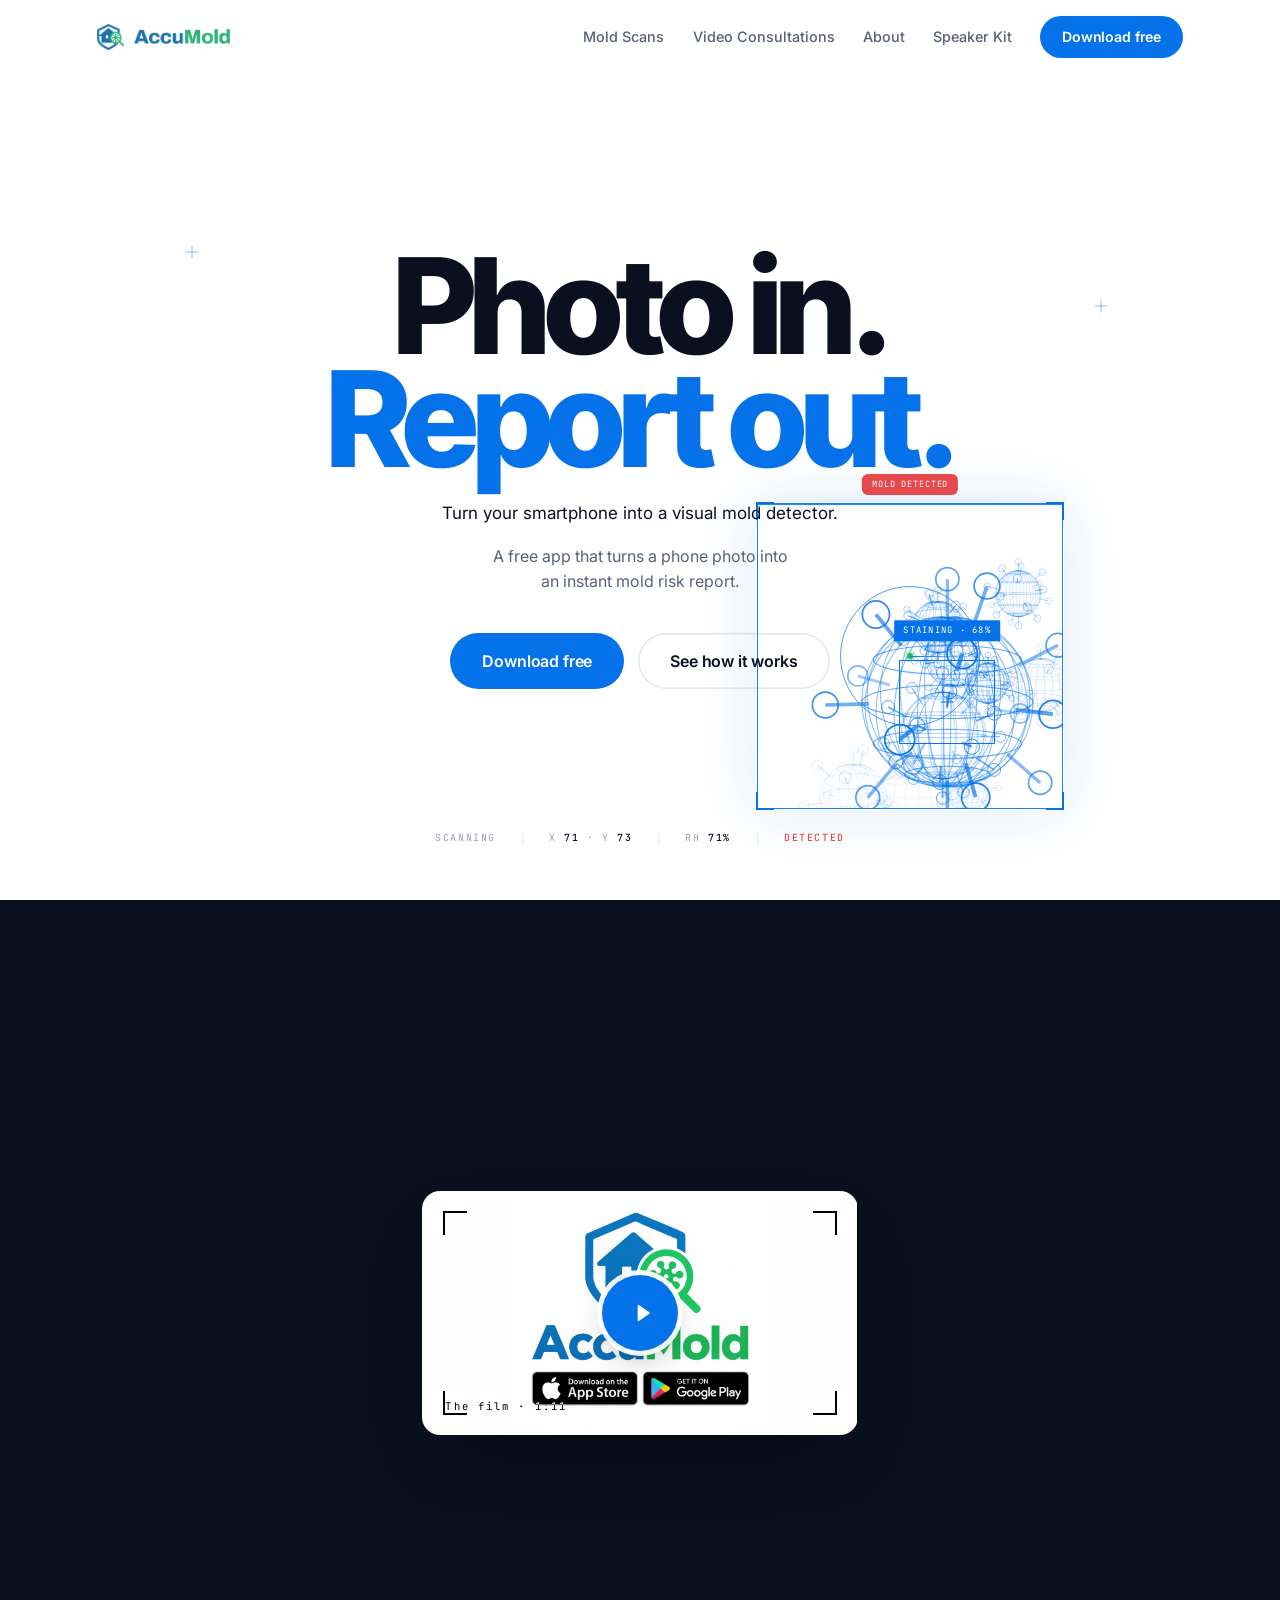
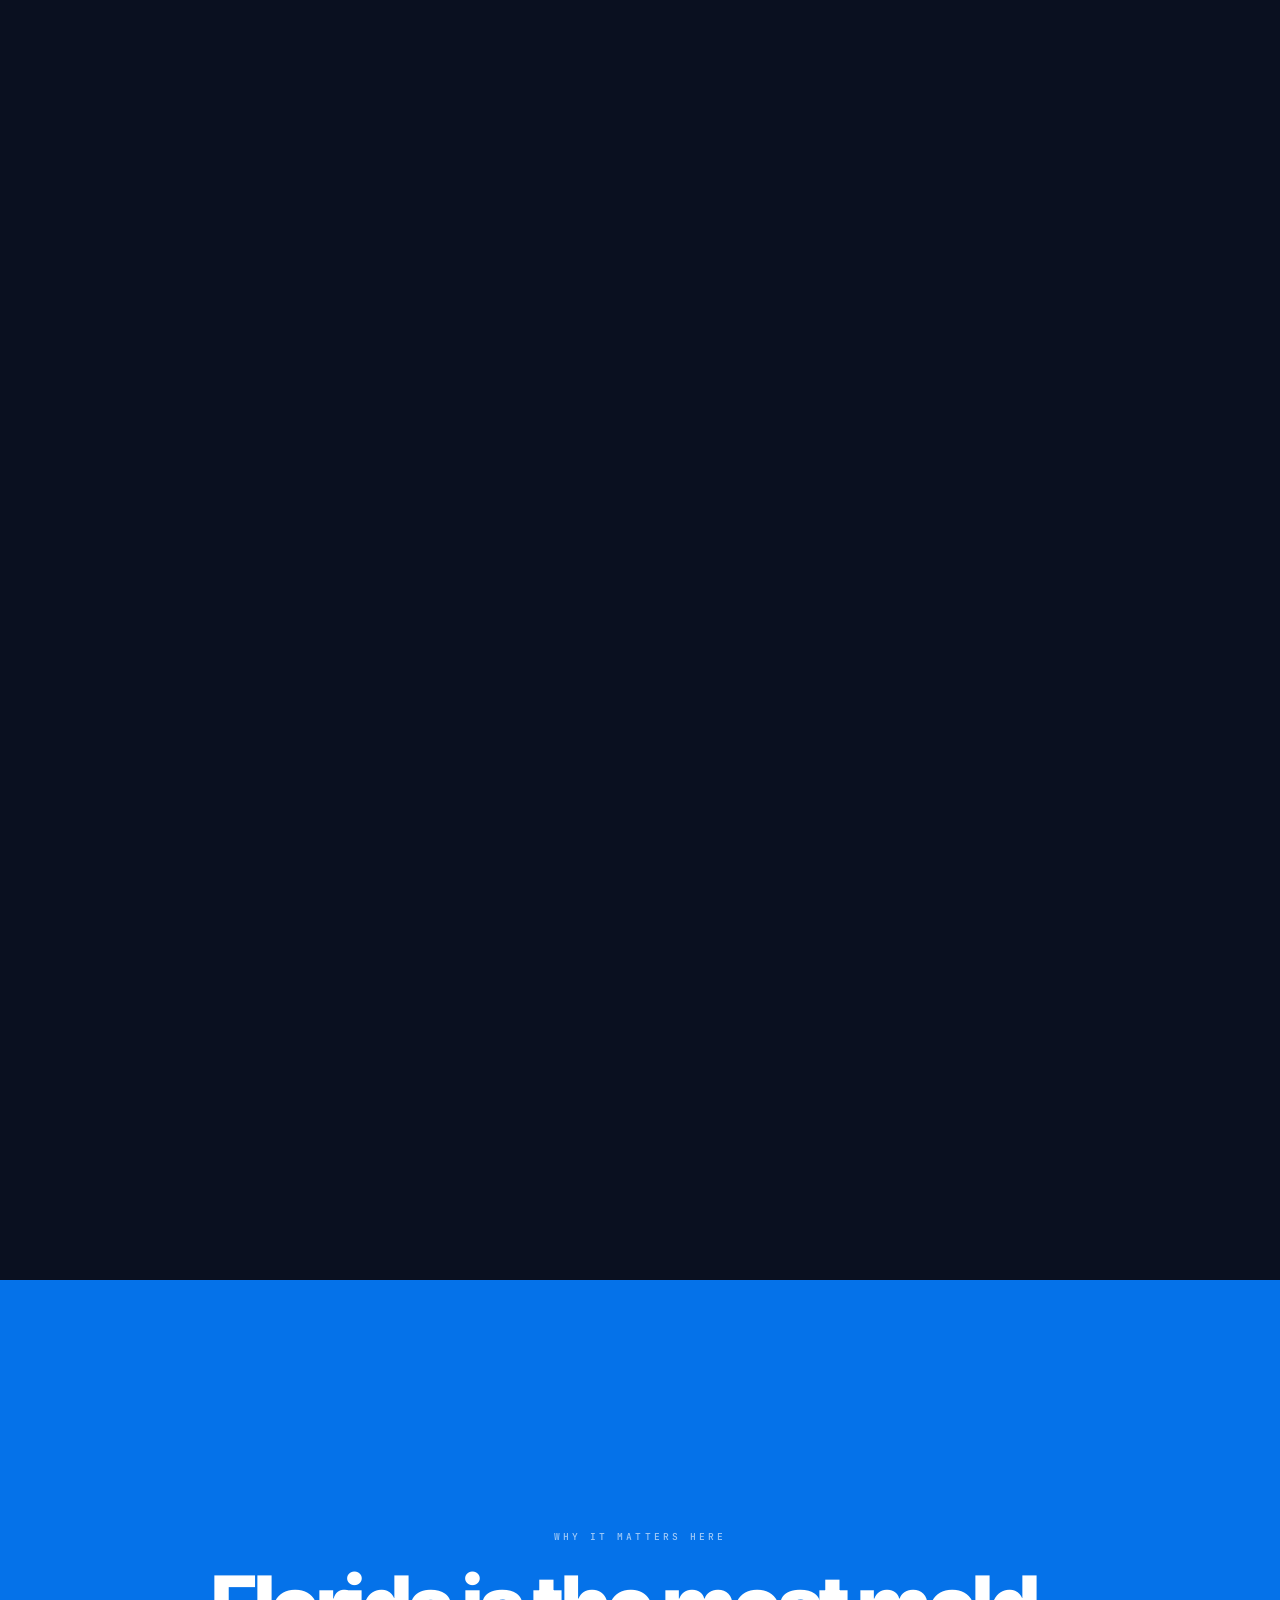
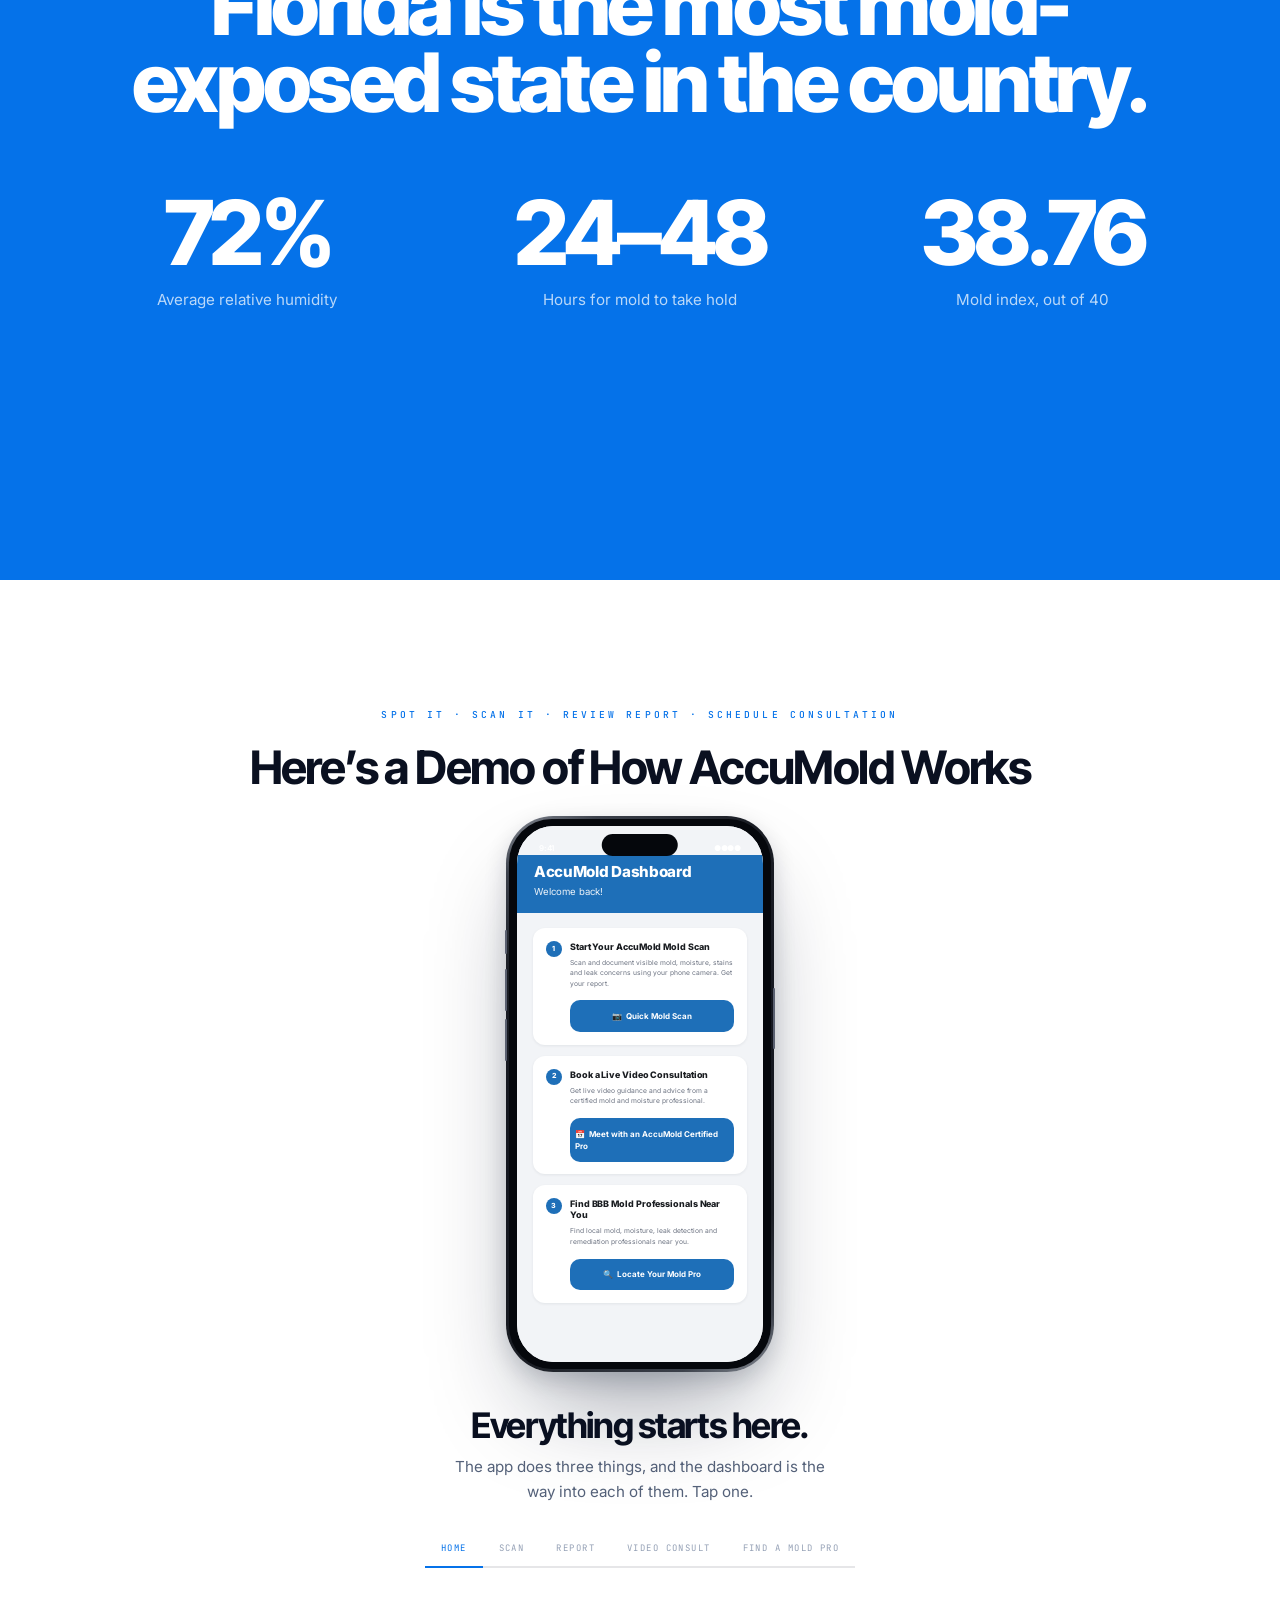
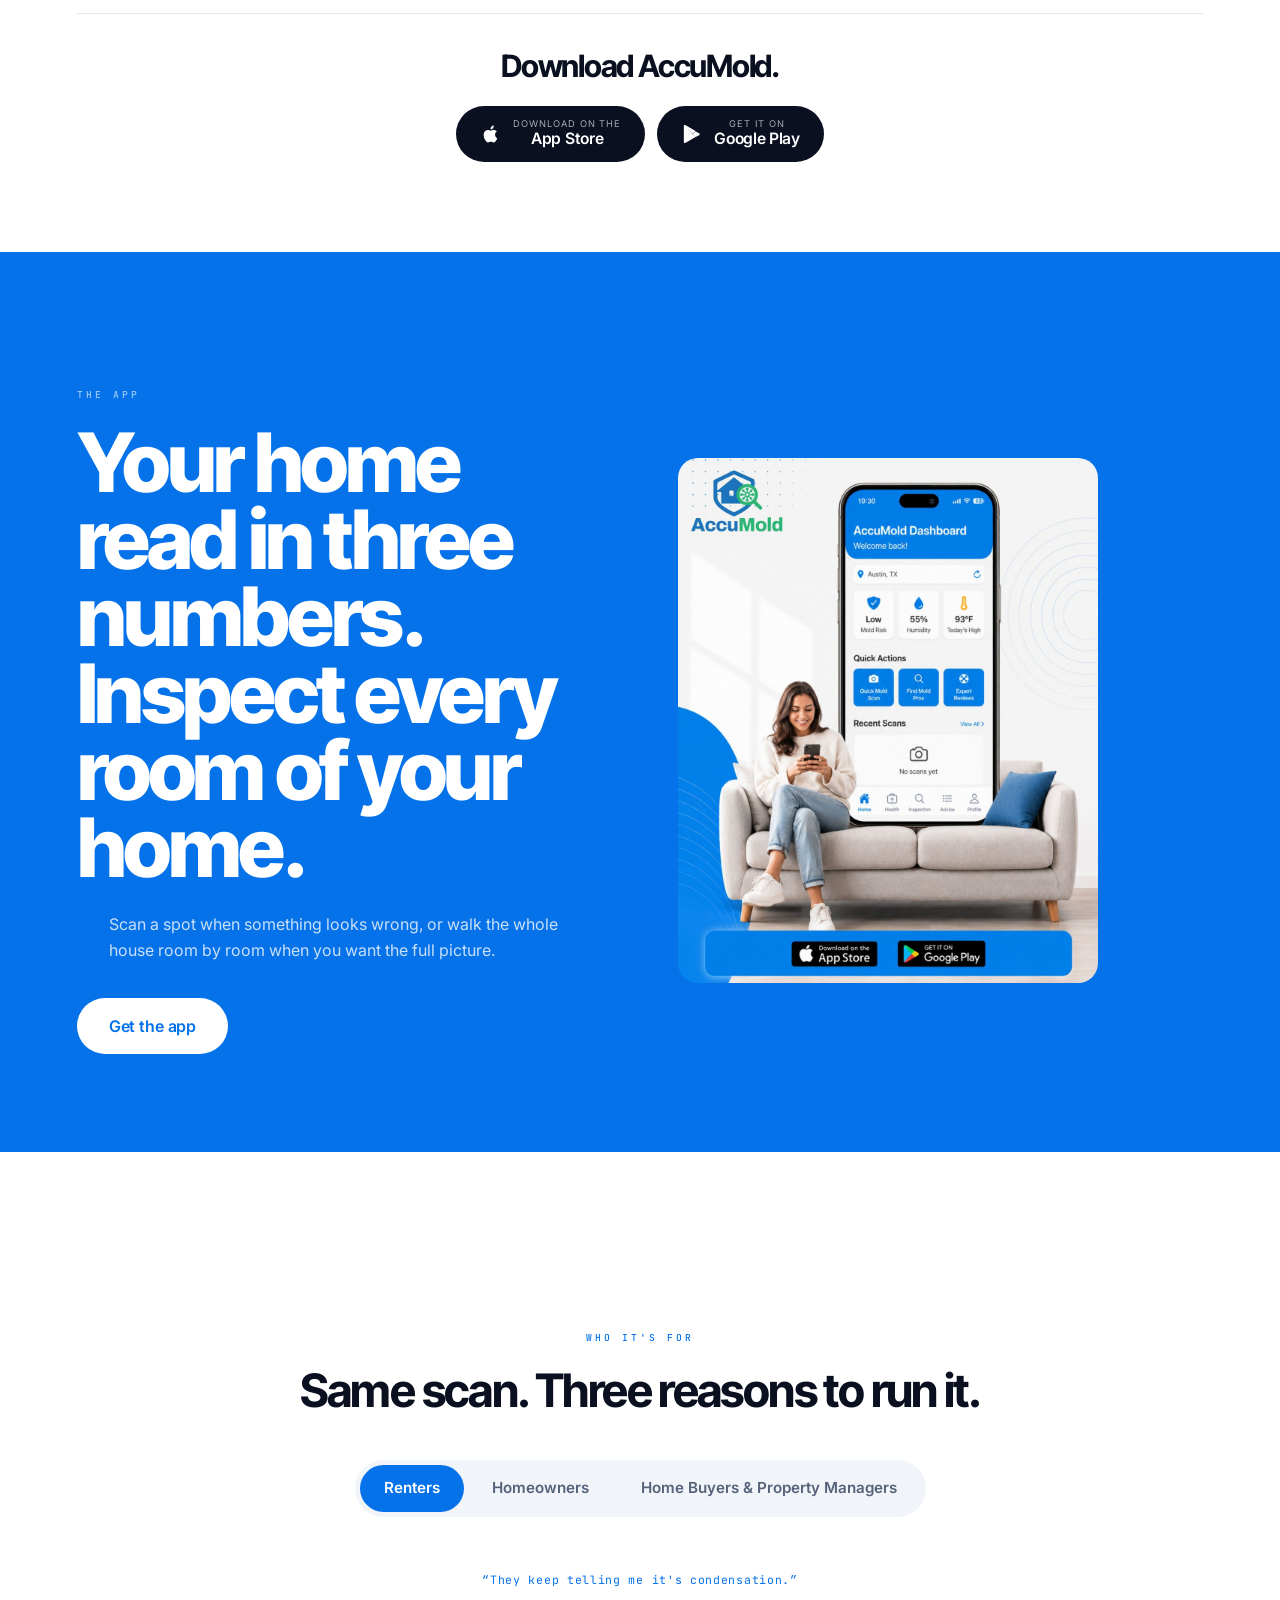
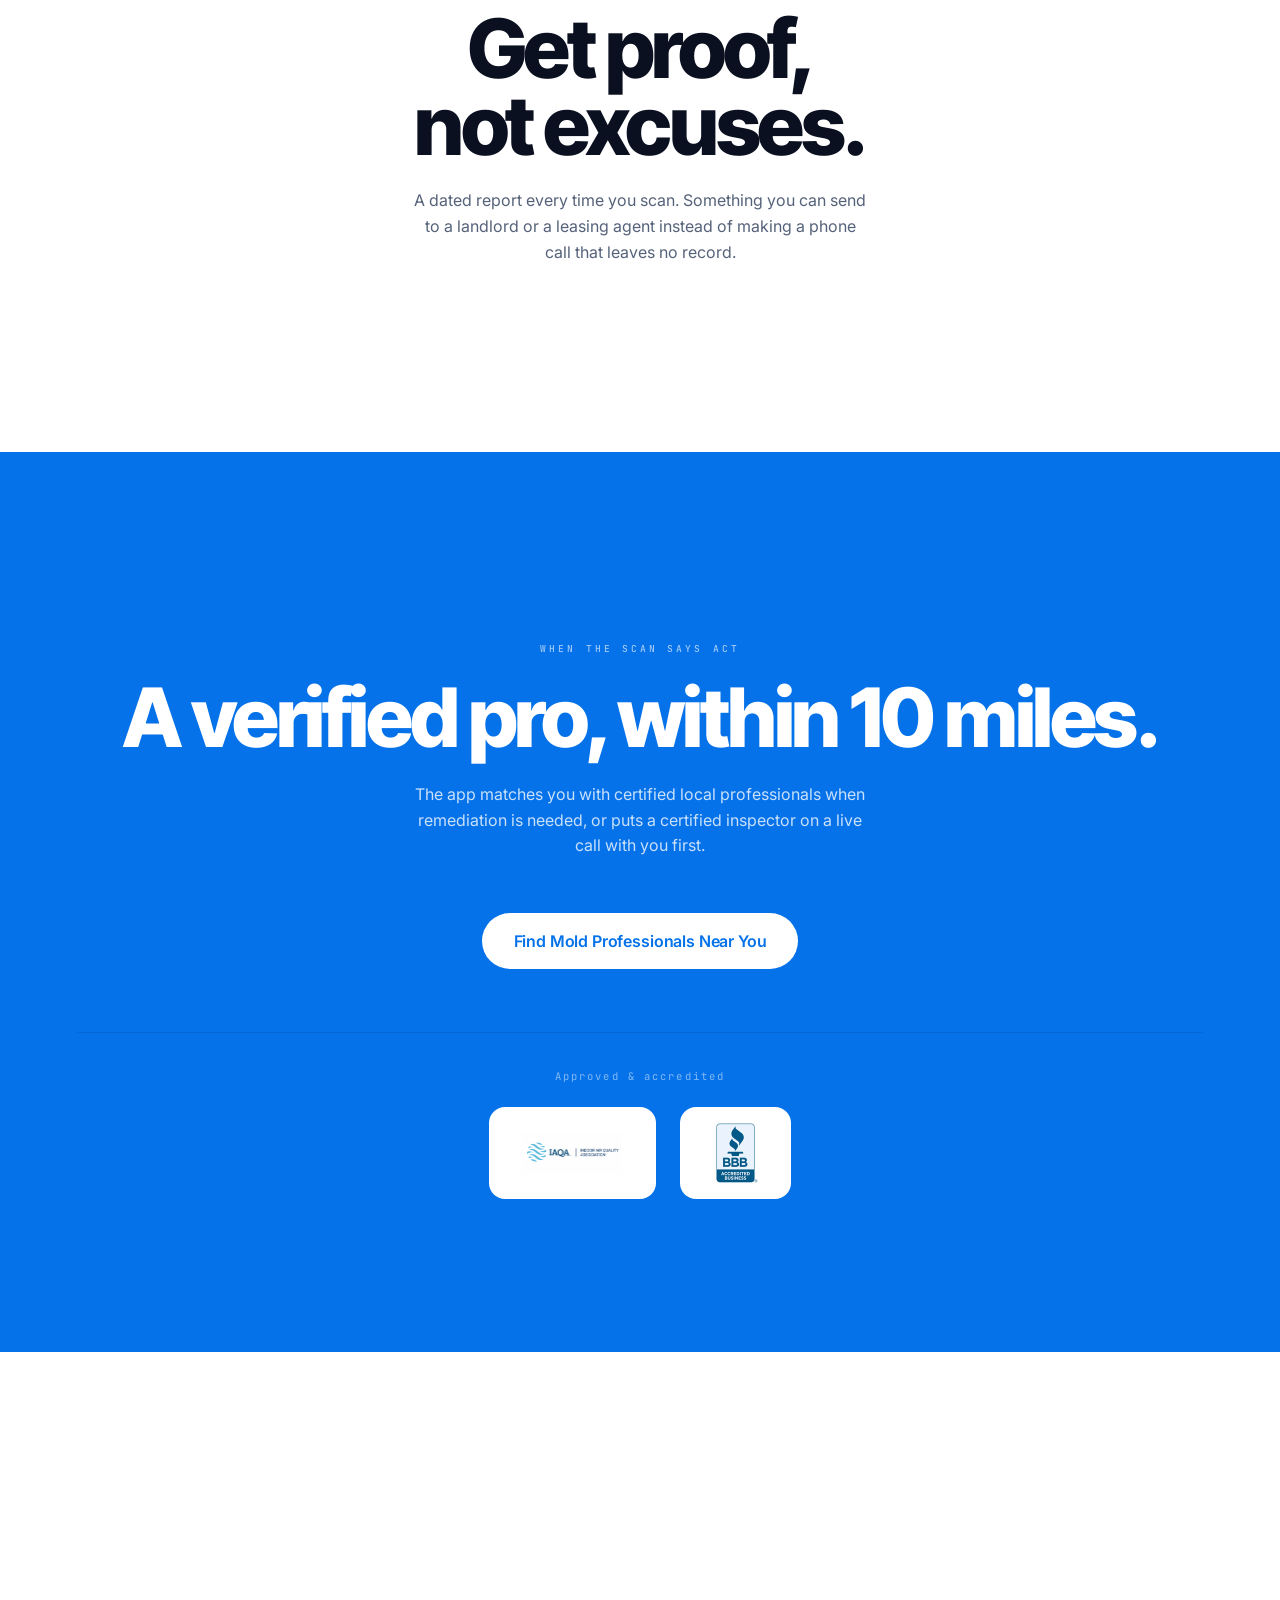
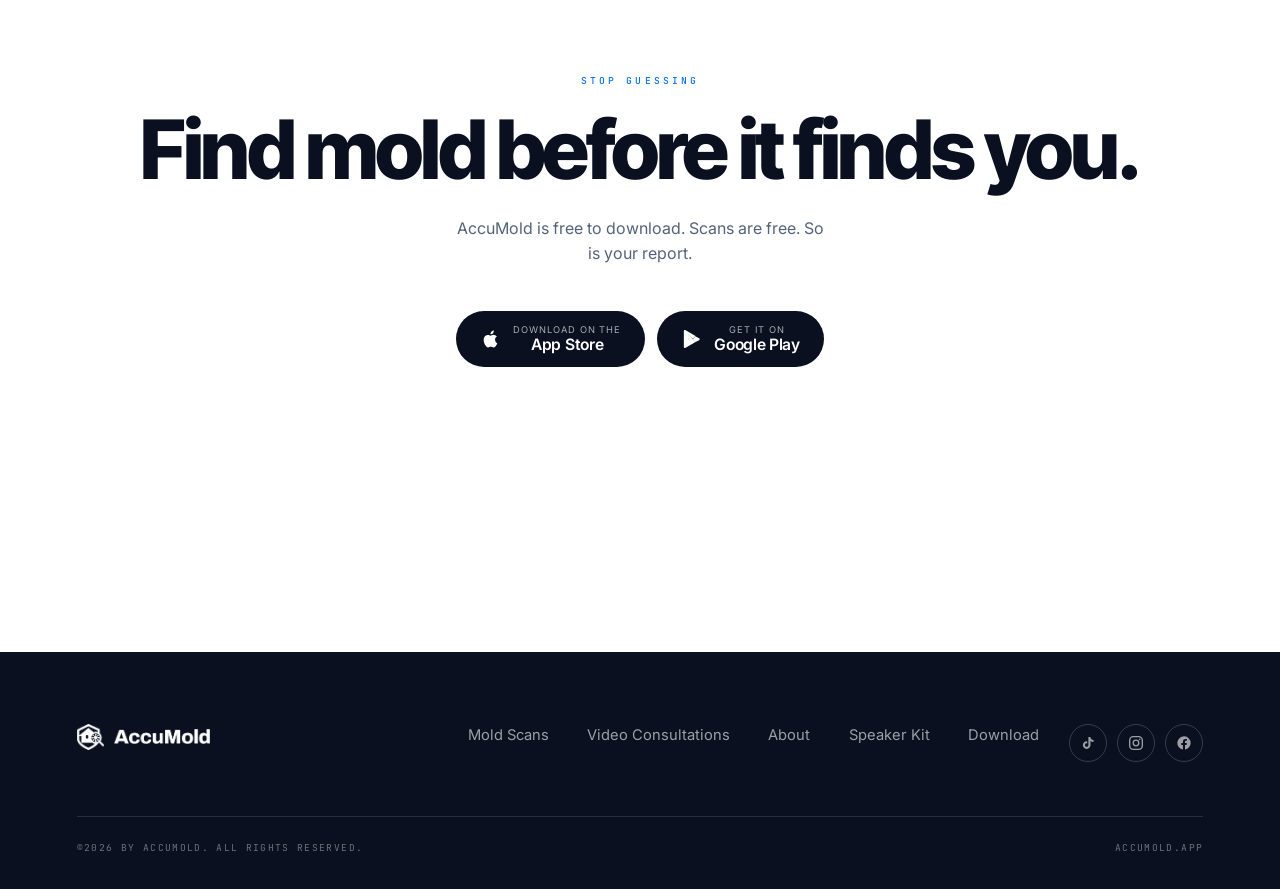
==== index.html @ d43b257e "Carry the chosen length into payment, and give the screens the app's room Picking 45 or 60 minutes s" ====
<!doctype html>
<html lang="en">
<head>
<meta charset="utf-8">
<meta name="viewport" content="width=device-width, initial-scale=1">
<title>AccuMold | Photo in. Report out.</title>
<meta name="description" content="A free app that turns a phone photo into an instant mold risk report.">
<link rel="icon" href="assets/ui/favicon.png">
<link rel="preconnect" href="https://fonts.googleapis.com">
<link rel="preconnect" href="https://fonts.gstatic.com" crossorigin>
<link href="https://fonts.googleapis.com/css2?family=Inter:wght@400;500;600;700;800&family=Inter+Tight:wght@600;700;800&family=JetBrains+Mono:wght@400;500&display=swap" rel="stylesheet">
<link rel="stylesheet" href="css/v2.css?v=127">
<script>
/* Set before the loader can paint, so a repeat page hides it with no flash.
   sessionStorage, not localStorage: once per visit, and a person coming back
   tomorrow gets the loader again. try/catch because storage throws outright
   in some privacy modes. */
try{ if(sessionStorage.getItem('am-seen')) document.documentElement.className += ' seen'; }catch(e){}
</script>
<style>
/* Loader. Timed entirely in CSS — if the JS never runs, or throws, the page
   still uncovers itself on schedule. */
html.seen #load{ display:none }
#load{
  position:fixed; inset:0; z-index:9999; background:#fff;
  display:flex; flex-direction:column; align-items:center; justify-content:center; gap:24px;
  animation:ldOut .5s cubic-bezier(.16,1,.3,1) 1.85s forwards;
}
#load .ld-lens{ position:relative; width:104px; height:104px; display:grid; place-items:center; }
#load .ld-lens b{ position:absolute; width:17px; height:17px; border:2px solid #0572E9; }
#load .ld-lens b:nth-child(1){ top:0; left:0; border-right:0; border-bottom:0 }
#load .ld-lens b:nth-child(2){ top:0; right:0; border-left:0; border-bottom:0 }
#load .ld-lens b:nth-child(3){ bottom:0; right:0; border-left:0; border-top:0 }
#load .ld-lens b:nth-child(4){ bottom:0; left:0; border-right:0; border-top:0 }
#load .ld-sweep{
  position:absolute; left:9%; right:9%; top:0; height:1.5px;
  background:linear-gradient(90deg,transparent,#0572E9,transparent);
  z-index:2; animation:ldSweep 1.15s ease-in-out infinite;
}
#load img{ width:42px; height:auto; }
#load .ld-bar{ width:132px; height:2px; border-radius:2px; background:rgba(5,114,233,.16); overflow:hidden; }
#load .ld-bar i{ display:block; height:100%; width:0; background:#0572E9; animation:ldFill 1.85s cubic-bezier(.45,0,.15,1) forwards; }
@keyframes ldSweep{ 0%,100%{ top:4%; opacity:0 } 14%,86%{ opacity:1 } 50%{ top:calc(96% - 1.5px) } }
@keyframes ldFill{ to{ width:100% } }
@keyframes ldOut{ to{ opacity:0; visibility:hidden; pointer-events:none } }
@media(prefers-reduced-motion:reduce){
  #load{ animation-delay:.2s }
  #load .ld-sweep{ animation:none; top:50%; opacity:.5 }
  #load .ld-bar i{ animation-duration:.2s }
}
</style>
</head>
<body>

<div id="load" aria-hidden="true">
  <div class="ld-lens">
    <b></b><b></b><b></b><b></b>
    <i class="ld-sweep"></i>
    <img src="assets/ui/logo-mark.png" alt="">
  </div>
  <div class="ld-bar"><i></i></div>
</div>

<script>
/* The CSS animation does the fade, but animations are paused in a hidden tab.
   A timer still fires there, so this guarantees the loader is gone either way.
   Inline and immediate, so it does not wait on v2.js. */
try{ sessionStorage.setItem('am-seen','1'); }catch(e){}
setTimeout(function(){ var l = document.getElementById('load'); if (l) l.remove(); }, 2400);
</script>


<header class="nav" data-on="white">
  <div class="nav-in">
    <a class="brand" href="index.html" aria-label="AccuMold">
      <img src="assets/ui/logo-mark.png" alt="">
      <img class="word" src="assets/ui/logo-word.png" alt="AccuMold">
    </a>
    <button class="burger" aria-expanded="false" aria-label="Menu"><i></i><i></i><i></i></button>
    <nav class="links">
      <a href="#how">Mold Scans</a>
      <!-- Reporting: hidden 9.16.26 on Josh's instruction until the page exists. Restore this link when it does. -->
      <a href="consultations.html">Video Consultations</a>
      <a href="about.html">About</a>
      <a href="speaker-kit.html">Speaker Kit</a>
      <a class="b" href="#get">Download free</a>
    </nav>
  </div>
</header>

<!-- ============ 1 · THE SCANNER ============ -->
<section class="panel hero" id="top">
  <div class="hero-field" data-field><canvas></canvas></div>

  <div class="lens"><b></b><b></b><b></b><b></b><div class="arm"></div><div class="sweep"></div><span class="lens-label" data-lens-label>Analyzing with AccuMold AI…</span></div>

  <div class="tag" data-x="0.15" data-y="0.28" data-r="0.12">
    <span>Moisture · 91%</span><i style="--w:120px;--h:96px"></i>
  </div>
  <div class="tag" data-x="0.86" data-y="0.34" data-r="0.12">
    <span>Growth · 87%</span><i style="--w:104px;--h:120px"></i>
  </div>
  <div class="tag" data-x="0.74" data-y="0.78" data-r="0.11">
    <span>Staining · 68%</span><i style="--w:96px;--h:84px"></i>
  </div>

  <div class="inner hero-in">
    <h1 class="d1">Photo in.<br><em>Report out.</em></h1>
    <p class="hero-lead">Turn your smartphone into a visual mold detector.</p>
    <p class="t1">A free app that turns a phone photo into an instant mold risk report.</p>
    <div class="row mid">
      <a class="b" href="#get">Download free</a>
      <a class="b b-ghost" href="#how">See how it works</a>
    </div>
  </div>

  <div class="readout">
    <span>Scanning</span>
    <span class="sep"></span>
    <span>X <b data-out-x>50</b> · Y <b data-out-y>42</b></span>
    <span class="sep"></span>
    <span>RH <b data-out-rh>54%</b></span>
    <span class="sep"></span>
    <span><b class="lv" data-out-lv data-lv="clear">Clear</b></span>
  </div>
</section>

<!-- ============ THE FILM ============ -->
<section class="reel">
  <div class="reel-stage" data-reel>
    <div class="reel-stick">
      <div class="reel-frame">
        <video src="assets/video/accumold-explainer.mp4" poster="assets/video/accumold-explainer-endcard.jpg"
               preload="none" playsinline aria-label="AccuMold film"></video>
        <b></b><b></b><b></b><b></b>
        <span class="reel-tag num">The film &middot; 1:11</span>
        <button class="reel-play" type="button" data-play aria-label="Play or pause the film">
          <svg class="ic-play" viewBox="0 0 24 24" fill="currentColor" width="26" height="26"><path d="M8 5.6v12.8c0 .8.9 1.3 1.5.8l9.2-6.4c.6-.4.6-1.2 0-1.6L9.5 4.8c-.7-.5-1.5 0-1.5.8Z"/></svg>
          <svg class="ic-pause" viewBox="0 0 24 24" fill="currentColor" width="26" height="26"><path d="M7 4.6h3.2v14.8H7zM13.8 4.6H17v14.8h-3.2z"/></svg>
        </button>
      </div>
    </div>
  </div>
</section>

<!-- ============ THE MARKET ============ -->
<section class="panel blue" id="why" data-cycle>
  <div class="inner mid">
    <div data-r>
      <p class="kicker">Why it matters here</p>
      <!-- Both lines are stacked in the same grid cell, so the heading is
           already as tall as the taller of the two and nothing below it jumps
           when they swap. -->
      <h2 class="d2 narrow cyc-lines">
        <span class="on">Florida is the most mold-exposed state in the country.</span>
        <span>Pennsylvania&rsquo;s homes are among the oldest in America.</span>
      </h2>
    </div>
    <div class="stats" data-r data-d="1">
      <div><b data-cyc="0">72%</b><span>Average relative humidity</span></div>
      <div><b data-cyc="1">24&ndash;48</b><span>Hours for mold to take hold</span></div>
      <div><b data-cyc="2">38.76</b><span>Mold index, out of 40</span></div>
    </div>
    <div class="cyc-foot" data-r data-d="2">
      <div class="cyc-dots" aria-hidden="true"><i class="on"></i><i></i></div>
      <p class="cyc-src num">Source: FDP Mold Remediation, Mold Risk Across America</p>
    </div>
  </div>
</section>

<!-- ============ 3 · THE SCAN, RUN IT YOURSELF ============ -->
<span id="report" aria-hidden="true"></span>
<!-- ============ THE SCAN ============ -->
<section class="panel" id="how" data-demo>
  <div class="inner">
    <div class="mid" data-r style="margin-bottom:clamp(18px,2.6vh,30px)">
      <p class="kicker">Spot it &middot; Scan it &middot; Review Report &middot; Schedule Consultation</p>
      <h2 class="d3">Here&rsquo;s a Demo of How AccuMold Works</h2>
    </div>

    <div style="display:flex;justify-content:center">
      <div class="iphone">
        <i class="rail v1"></i><i class="rail v2"></i><i class="rail v3"></i><i class="rail pw"></i>
        <div class="screen">
          <div class="island"></div>
          <div class="demo">

            <!-- 0 · the dashboard, and the three things the app does -->
            <div class="view on">
              <div class="sb on-blue"><span>9:41</span><span>&#9679;&#9679;&#9679;&#9679;</span></div>
              <div class="a-hd"><h4>AccuMold Dashboard</h4><p>Welcome back!</p></div>
              <div class="a-scroll a-pad">
                <div class="a-home" data-go="1">
                  <div class="a-home-n">1</div>
                  <div>
                    <b>Start Your AccuMold Mold Scan</b>
                    <p>Scan and document visible mold, moisture, stains and leak concerns using your phone camera. Get your report.</p>
                    <span class="a-btn">&#128247;&nbsp; Quick Mold Scan</span>
                  </div>
                </div>
                <div class="a-home" data-go="5">
                  <div class="a-home-n">2</div>
                  <div>
                    <b>Book a Live Video Consultation</b>
                    <p>Get live video guidance and advice from a certified mold and moisture professional.</p>
                    <span class="a-btn">&#128197;&nbsp; Meet with an AccuMold Certified Pro</span>
                  </div>
                </div>
                <div class="a-home" data-go="8">
                  <div class="a-home-n">3</div>
                  <div>
                    <b>Find BBB Mold Professionals Near You</b>
                    <p>Find local mold, moisture, leak detection and remediation professionals near you.</p>
                    <span class="a-btn">&#128269;&nbsp; Locate Your Mold Pro</span>
                  </div>
                </div>
              </div>
            </div>

            <!-- 1 · the pre-check -->
            <div class="view">
              <div class="sb on-blue"><span>9:41</span><span>&#9679;&#9679;&#9679;&#9679;</span></div>
              <div class="a-hd"><h4>&#128247;&nbsp; 1 &middot; Start Your AccuMold Scan</h4><p>Visual Pre-Check</p></div>
              <div class="a-scroll a-pad">
                <div class="a-prog"><i></i></div>
                <p class="a-step-n">1 of 5</p>
                <p class="a-q">What does the surface texture look like?</p>
                <div class="a-opt" data-pick data-next="2">Fuzzy / Powdery</div>
                <div class="a-opt" data-pick data-next="2">Flat / Smooth</div>
                <p class="a-help">Five quick questions about what you can see. Your answers are weighed alongside the photo.</p>
              </div>
            </div>

            <!-- 2 · take the photo -->
            <div class="view">
              <div class="sb on-blue"><span>9:41</span><span>&#9679;&#9679;&#9679;&#9679;</span></div>
              <div class="a-hd"><h4>&#128247;&nbsp; 1 &middot; Take the Photo</h4><p>Frame the concern</p></div>
              <div class="a-cam short">
                <img src="assets/img/mold-12.jpg" alt="">
                <p class="a-tip">Be 8&ndash;12 inches away. Zoom in so the suspicious spot fills the screen.</p>
                <div class="a-shot">
                  <div class="fl"><span class="i">&#9889;</span>Flash On</div>
                  <div class="a-ring" data-go="3"></div>
                  <div class="lib"><span class="i">&#128443;</span>Library</div>
                </div>
              </div>
            </div>

            <!-- 3 · analysing -->
            <div class="view">
              <div class="a-analyse">
                <div class="a-frame">
                  <img src="assets/img/mold-12.jpg" alt="">
                  <div class="amscan">
                    <div class="tint"></div>
                    <div class="box"><i></i><i></i><i></i><i></i></div>
                    <div class="ring"></div>
                    <div class="arm"></div>
                    <div class="dot"></div>
                    <div class="sweep"></div>
                    <span class="spec" style="left:22%;top:26%"></span>
                    <span class="spec" style="left:71%;top:34%"></span>
                    <span class="spec" style="left:58%;top:63%"></span>
                    <span class="spec" style="left:34%;top:71%"></span>
                  </div>
                </div>
                <p class="a-scanning">Analyzing image with AccuMold AI&hellip;</p>
                <div class="a-know">
                  <div class="i">&#128161;</div>
                  <p>There are over 100,000 known species of mold.</p>
                  <b>Did you know?</b>
                </div>
              </div>
            </div>

            <!-- 4 · your report -->
            <div class="view">
              <div class="sb"><span>9:41</span><span>&#9679;&#9679;&#9679;&#9679;</span></div>
              <div class="a-scroll a-pad">
                <div class="a-pill-row"><span class="a-pill red">MOLD DETECTED</span></div>
                <div class="a-card">
                  <h6>AccuMold Analysis</h6>
                  <div class="a-fact lead">
                    <b>Mold detected in this area</b>
                    <p>Growth is visible on the surface you photographed, and the pattern suggests moisture is still reaching it.</p>
                  </div>
                  <div class="a-fact"><b>&#128167; What happens next</b><p>Your report is ready to download. The next step is a live consultation with a certified pro.</p></div>
                </div>
                <p class="a-note">Please note: AccuMold does not test for airborne mold. For concerns about air quality, consult a professional mold inspector.</p>
                <div class="a-btn" data-go="5">Book a Live Video Consultation &rsaquo;</div>
                <div class="a-btn o" data-go="8">Find BBB Mold Professionals Near You &rsaquo;</div>
              </div>
            </div>

            <!-- 5 · AccuPro consultation -->
            <div class="view">
              <div class="sb on-blue"><span>9:41</span><span>&#9679;&#9679;&#9679;&#9679;</span></div>
              <div class="a-hd"><h4>&#128197;&nbsp; 2 &middot; AccuPro Consultation</h4><p>Talk to a certified mold expert</p></div>
              <div class="a-scroll a-pad">
                <p class="a-help" style="margin-top:0">Get a live video consultation, customized next steps and answers to your questions, before you hire anyone.</p>
                <p class="a-t">What you get</p>
                <ul class="a-list rich">
                  <li><span class="ck"><svg viewBox="0 0 12 12" fill="none" stroke="#fff" stroke-width="2.4"><path d="M2 6.2 4.6 8.8 10 3.4"/></svg></span><div><b>Real-time visual inspection</b><span class="d">Show the expert exactly what you&rsquo;re seeing via video</span></div></li>
                  <li><span class="ck"><svg viewBox="0 0 12 12" fill="none" stroke="#fff" stroke-width="2.4"><path d="M2 6.2 4.6 8.8 10 3.4"/></svg></span><div><b>A customized next-steps plan</b><span class="d">Get a specific action plan, not generic advice</span></div></li>
                  <li><span class="ck"><svg viewBox="0 0 12 12" fill="none" stroke="#fff" stroke-width="2.4"><path d="M2 6.2 4.6 8.8 10 3.4"/></svg></span><div><b>Your questions answered</b><span class="d">No more guessing, talk through your concerns</span></div></li>
                  <li><span class="ck"><svg viewBox="0 0 12 12" fill="none" stroke="#fff" stroke-width="2.4"><path d="M2 6.2 4.6 8.8 10 3.4"/></svg></span><div><b>Confidence before hiring</b><span class="d">Know what to ask contractors before you commit</span></div></li>
                </ul>
                <div class="a-btn" data-go="6">Get Started &rsaquo;</div>
              </div>
            </div>

            <!-- 6 · choose length -->
            <div class="view">
              <div class="sb on-blue"><span>9:41</span><span>&#9679;&#9679;&#9679;&#9679;</span></div>
              <div class="a-hd"><h4>&#128197;&nbsp; 2 &middot; Choose Length</h4><p>Pay once, up front</p></div>
              <div class="a-scroll a-pad">
                <p class="a-q" style="font-size:.68rem">How long do you need?</p>
                <p class="a-help">One flat price for the length you pick. Pay once, up front &mdash; no per-minute charges and nothing extra afterwards.</p>
                <div class="a-len" data-pick data-next="7" data-mins="30" data-price="250"><span class="pop">Most popular</span><b>30 min</b><em>$250</em><p>Full walkthrough of your scan results + next steps</p></div>
                <div class="a-len" data-pick data-next="7" data-mins="45" data-price="375"><b>45 min</b><em>$375</em><p>Deeper dive &mdash; multiple areas or complex situations</p></div>
                <div class="a-len" data-pick data-next="7" data-mins="60" data-price="500"><b>60 min</b><em>$500</em><p>Comprehensive &mdash; full home assessment + remediation plan</p></div>
              </div>
            </div>

            <!-- 7 · confirm and pay -->
            <div class="view">
              <div class="sb on-blue"><span>9:41</span><span>&#9679;&#9679;&#9679;&#9679;</span></div>
              <div class="a-hd"><h4>&#128197;&nbsp; 2 &middot; Confirm &amp; pay</h4><p>Reserve your consultation</p></div>
              <div class="a-scroll a-pad">
                <p class="a-help" style="margin-top:0">Pay now to reserve your consultation. You&rsquo;ll pick a time on the next step.</p>
                <div class="a-card">
                  <div class="a-pay">
                    <div><b>AccuPro Live Consultation</b><span><i data-pay-mins>30</i> minutes with a certified mold expert</span></div>
                    <em>$<i data-pay-price>250</i></em>
                  </div>
                  <div class="a-pay total">
                    <div><b>Total due today</b></div>
                    <em>$<i data-pay-price>250</i></em>
                  </div>
                </div>
                <div class="a-code"><span>Discount code</span><i>Apply</i></div>
                <p class="a-secure">&#128274; Secured by Stripe. Your card details are entered in Stripe&rsquo;s payment sheet, never in this app.</p>
                <div class="a-btn" data-go="0">Pay $<i data-pay-price>250</i> &rsaquo;</div>
              </div>
            </div>

            <!-- 8 · find BBB mold professionals -->
            <div class="view">
              <div class="sb on-blue"><span>9:41</span><span>&#9679;&#9679;&#9679;&#9679;</span></div>
              <div class="a-hd"><h4>&#128269;&nbsp; 3 &middot; Mold Professionals Near You</h4><p>BBB accredited, close to home</p></div>
              <div class="a-scroll a-pad">
                <div class="a-card a-filter">
                  <span class="a-filter-l">Max Distance:</span>
                  <div class="a-chips"><span>10 mi</span><span class="on">25 mi</span><span>50 mi</span></div>
                </div>
                <div class="a-seg"><span class="on">BBB Accredited</span><span>All BBB Listed</span></div>
                <p class="a-found">1 BBB-accredited professional within 25 miles</p>
                <div class="a-card">
                  <h6>Moisture Master Pros</h6>
                  <p class="a-sub">General Contractor &middot; &#11088; 4.8 &middot; BBB Accredited</p>
                  <p class="a-addr">100 Monument Rd, Ste 207<br>Bala Cynwyd, PA 19004</p>
                  <div class="a-row2"><div class="a-btn">&#128222;&nbsp; Call</div><div class="a-btn o">&#127760;&nbsp; Website</div></div>
                </div>
                <div class="a-btn o" data-go="0">Back to dashboard &rsaquo;</div>
              </div>
            </div>

          </div>
        </div>
      </div>
    </div>

    <div class="demo-ui">
      <div class="cap"></div>
      <div class="track">
        <button data-view="0">Home</button><button data-view="1">Scan</button><button data-view="4">Report</button><button data-view="5">Video Consult</button><button data-view="8">Find a Mold Pro</button>
      </div>
    </div>

    <!-- Catch them here. Someone who has just walked the demo is as close to
         downloading as they will get, and making them scroll on to find the
         buttons loses some of them. -->
    <div class="demo-get" data-r>
      <h3 class="d3">Download AccuMold.</h3>
      <div class="stores">
        <a class="store" href="https://apps.apple.com/us/app/accumold-ai-mold-detector/id6756345105" target="_blank" rel="noopener">
          <svg width="22" height="22" viewBox="0 0 24 24" fill="currentColor"><path d="M16.4 12.8c0-2.3 1.9-3.4 2-3.5-1.1-1.6-2.8-1.8-3.4-1.8-1.4-.2-2.8.9-3.5.9s-1.8-.8-3-.8c-1.5 0-2.9.9-3.7 2.3-1.6 2.7-.4 6.8 1.1 9 .8 1.1 1.7 2.3 2.9 2.3 1.2 0 1.6-.7 3-.7s1.8.7 3 .7 2-1.1 2.8-2.2c.9-1.2 1.2-2.4 1.2-2.5 0 0-2.4-.9-2.4-3.7ZM14.2 5.6c.6-.8 1-1.9.9-3-.9 0-2 .6-2.7 1.4-.6.7-1.1 1.8-.9 2.9 1 0 2.1-.5 2.7-1.3Z"/></svg>
          <div><span>Download on the</span><strong>App Store</strong></div>
        </a>
        <a class="store" href="https://play.google.com/store/apps/details?id=com.accumold.ai" target="_blank" rel="noopener">
          <svg width="22" height="22" viewBox="0 0 24 24" fill="currentColor"><path d="M3.6 2.3c-.3.3-.5.8-.5 1.5v16.4c0 .7.2 1.2.5 1.5l.1.1 9.2-9.2v-.2L3.6 2.3ZM16 15.3l-3-3v-.2l3-3 .1.1 3.6 2c1 .6 1 1.6 0 2.2l-3.7 1.9ZM15.9 15.4 12.8 12.3 3.6 21.5c.3.4.9.4 1.5.1l10.8-6.2M15.9 8.6 5.1 2.4c-.6-.4-1.2-.3-1.5.1l9.2 9.2 3.1-3.1Z"/></svg>
          <div><span>Get it on</span><strong>Google Play</strong></div>
        </a>
      </div>
    </div>
  </div>
</section>


<!-- ============ 4 · THE APP ============ -->
<section class="panel blue" id="app">
  <div class="inner two">
    <div data-r>
      <p class="kicker">The app</p>
      <h2 class="d2">Your home read in three numbers.<br>Inspect every room of your home.</h2>
      <p class="t1 narrow-w" style="margin-top:26px">Scan a spot when something looks wrong, or walk the whole house room by room when you want the full picture.</p>
      <div class="row" style="margin-top:34px">
        <a class="b" href="#get">Get the app</a>
      </div>
    </div>
    <div class="figure" data-r data-d="1">
      <img src="assets/brand/post-couch.jpg" alt="Using AccuMold at home">
    </div>
  </div>
</section>

<!-- ============ WHO IT'S FOR ============ -->
<section class="panel" id="who" data-who>
  <div class="inner mid">
    <div data-r>
      <p class="kicker">Who it's for</p>
      <h2 class="d3">Same scan. Three reasons to run it.</h2>
    </div>

    <div class="who-pick" data-r data-d="1">
      <button aria-current="true">Renters</button>
      <button>Homeowners</button>
      <button>Home Buyers &amp; Property Managers</button>
    </div>

    <div class="who-stage" data-r data-d="2">
      <div class="who-card on">
        <p class="who-q">&ldquo;They keep telling me it's condensation.&rdquo;</p>
        <h3 class="d2">Get proof,<br>not excuses.</h3>
        <p class="t1 narrow-w">A dated report every time you scan. Something you can send to a landlord or a leasing agent instead of making a phone call that leaves no record.</p>
      </div>
      <div class="who-card">
        <p class="who-q">&ldquo;There's a child sleeping in that room.&rdquo;</p>
        <h3 class="d2">Know for sure,<br>before it grows.</h3>
        <p class="t1 narrow-w">Post-storm, post-leak, or just being careful. Check the rooms your family actually sleeps in and stop wondering about the rest.</p>
      </div>
      <div class="who-card">
        <p class="who-q">&ldquo;I'm looking at four units this week.&rdquo;</p>
        <h3 class="d2">Screen a unit<br>before you sign.</h3>
        <p class="t1 narrow-w">A remediation cost you didn't factor into the offer is the difference between a good deal and a bad one. Walk the rooms, scan as you go.</p>
      </div>
    </div>
  </div>
</section>

<!-- ============ FIND A PRO ============ -->
<section class="panel blue" id="pro">
  <div class="inner mid">
    <div data-r>
      <p class="kicker">When the scan says act</p>
      <h2 class="d2 narrow">A verified pro, within 10 miles.</h2>
      <p class="t1 narrow-w" style="margin:26px auto 0">The app matches you with certified local professionals when remediation is needed, or puts a certified inspector on a live call with you first.</p>
    </div>

    <div class="row mid" style="margin-top:clamp(40px,6vh,64px)" data-r data-d="1">
      <a class="b" href="#get">Find Mold Professionals Near You</a>
    </div>

    <div class="approved" data-r data-d="2">
      <span class="num">Approved &amp; accredited</span>
      <div class="marks-l">
        <span><img class="iaqa" src="assets/img/trust-iaqa.png" alt="Indoor Air Quality Association"></span>
        <span><img class="bbb" src="assets/img/trust-bbb.png" alt="BBB Accredited Business"></span>
      </div>
    </div>
  </div>
</section>

<!-- ============ 7 · DOWNLOAD ============ -->
<section class="panel" id="get">
  <div class="inner mid">
    <div data-r>
      <p class="kicker">Stop guessing</p>
      <h2 class="d2 narrow">Find mold before it finds you.</h2>
      <p class="t1" style="max-width:38ch;margin:28px auto 44px">AccuMold is free to download. Scans are free. So is your report.</p>
    </div>
    <div class="stores" data-r data-d="1">
      <a class="store" href="https://apps.apple.com/us/app/accumold-ai-mold-detector/id6756345105" target="_blank" rel="noopener">
        <svg width="22" height="22" viewBox="0 0 24 24" fill="currentColor"><path d="M16.4 12.8c0-2.3 1.9-3.4 2-3.5-1.1-1.6-2.8-1.8-3.4-1.8-1.4-.2-2.8.9-3.5.9s-1.8-.8-3-.8c-1.5 0-2.9.9-3.7 2.3-1.6 2.7-.4 6.8 1.1 9 .8 1.1 1.7 2.3 2.9 2.3 1.2 0 1.6-.7 3-.7s1.8.7 3 .7 2-1.1 2.8-2.2c.9-1.2 1.2-2.4 1.2-2.5 0 0-2.4-.9-2.4-3.7ZM14.2 5.6c.6-.8 1-1.9.9-3-.9 0-2 .6-2.7 1.4-.6.7-1.1 1.8-.9 2.9 1 0 2.1-.5 2.7-1.3Z"/></svg>
        <div><span>Download on the</span><strong>App Store</strong></div>
      </a>
      <a class="store" href="https://play.google.com/store/apps/details?id=com.accumold.ai" target="_blank" rel="noopener">
        <svg width="22" height="22" viewBox="0 0 24 24" fill="currentColor"><path d="M3.6 2.3c-.3.3-.5.8-.5 1.5v16.4c0 .7.2 1.2.5 1.5l.1.1 9.2-9.2v-.2L3.6 2.3ZM16 15.3l-3-3v-.2l3-3 .1.1 3.6 2c1 .6 1 1.6 0 2.2l-3.7 1.9ZM15.9 15.4 12.8 12.3 3.6 21.5c.3.4.9.4 1.5.1l10.8-6.2M15.9 8.6 5.1 2.4c-.6-.4-1.2-.3-1.5.1l9.2 9.2 3.1-3.1Z"/></svg>
        <div><span>Get it on</span><strong>Google Play</strong></div>
      </a>
    </div>
  </div>
</section>

<footer class="foot">
  <div class="foot-in">
    <div class="foot-top">
      <a class="brand" href="#top">
        <img src="assets/ui/logo-mark.png" alt="" style="filter:brightness(0) invert(1)">
        <img class="word" src="assets/ui/logo-word.png" alt="AccuMold" style="filter:brightness(0) invert(1)">
      </a>
      <nav class="foot-nav">
        <a href="#how">Mold Scans</a>
        <!-- Reporting: hidden 9.16.26 on Josh's instruction until the page exists. Restore this link when it does. -->
        <a href="consultations.html">Video Consultations</a>
        <a href="about.html">About</a>
        <a href="speaker-kit.html">Speaker Kit</a>
        <a href="#get">Download</a>
      </nav>
      <div class="socials">
        <a href="#" aria-label="TikTok"><svg viewBox="0 0 24 24" fill="currentColor"><path d="M16.6 5.8a4.9 4.9 0 0 1-1-2.8h-3v12.2a2.6 2.6 0 1 1-1.8-2.5V9.5a5.7 5.7 0 1 0 4.9 5.6V9.1a8 8 0 0 0 4.6 1.5v-3a4.8 4.8 0 0 1-3.7-1.8Z"/></svg></a>
        <a href="#" aria-label="Instagram"><svg viewBox="0 0 24 24" fill="none" stroke="currentColor" stroke-width="2"><rect x="2.5" y="2.5" width="19" height="19" rx="5.5"/><circle cx="12" cy="12" r="4.2"/><circle cx="17.6" cy="6.4" r="1.2" fill="currentColor" stroke="none"/></svg></a>
        <a href="#" aria-label="Facebook"><svg viewBox="0 0 24 24" fill="currentColor"><path d="M22 12a10 10 0 1 0-11.6 9.9v-7H7.9V12h2.5V9.8c0-2.5 1.5-3.9 3.8-3.9 1.1 0 2.2.2 2.2.2v2.5h-1.3c-1.2 0-1.6.8-1.6 1.6V12h2.8l-.4 2.9h-2.4v7A10 10 0 0 0 22 12Z"/></svg></a>
      </div>
    </div>
    <div class="foot-base">
      <span>&copy;2026 by AccuMold. All rights reserved.</span>
      <span>accumold.app</span>
    </div>
  </div>
</footer>

<script src="js/v2.js?v=127"></script>
</body>
</html>
---- css/v2.css ----
/* ============================================================
   AccuMold — v2
   Two colours. Enormous type. One idea per screen.
   Blue is a field, not an accent. White is the other field.
   ============================================================ */

:root{
  --blue:      #0572E9;   /* the brand blue */
  --blue-deep: #0459B8;
  --blue-lift: #2E8CF5;
  --blue-pale: #E4F0FE;
  --white:     #FFFFFF;
  --ink:       #0A1020;
  --ink-2:     #55627A;
  --ink-3:     #94A0B5;
  --green:     #22B473;   /* safe. only ever safe. */
  --amber:     #E4A854;
  --red:       #E5484D;
  --line:      rgba(10,16,32,.10);
  --line-inv:  rgba(255,255,255,.22);

  --gut: clamp(22px, 6vw, 90px);
  --maxw: 1240px;
  --nav-h: 74px;

  --ease: cubic-bezier(.16,1,.3,1);
  --f: "Inter", -apple-system, BlinkMacSystemFont, "Segoe UI", sans-serif;
  --fd: "Inter Tight", "Inter", -apple-system, sans-serif;
  --fm: "JetBrains Mono", ui-monospace, "SF Mono", Menlo, monospace;
}

*,*::before,*::after{ box-sizing:border-box; }
html{ -webkit-text-size-adjust:100%; }
body{
  margin:0; background:var(--white); color:var(--ink);
  font-family:var(--f); font-size:17px; line-height:1.5;
  -webkit-font-smoothing:antialiased; -moz-osx-font-smoothing:grayscale;
  overflow-x:hidden;
}
img,video,canvas,svg{ display:block; max-width:100%; }
a{ color:inherit; text-decoration:none; }
button{ font:inherit; color:inherit; background:none; border:0; cursor:pointer; }
:focus-visible{ outline:2px solid var(--blue); outline-offset:4px; }
::selection{ background:var(--blue); color:#fff; }

/* ---------- Type ---------- */
.d1{ font-family:var(--fd); font-size:clamp(3.1rem, 10.4vw, 9.6rem); line-height:.85; letter-spacing:-.05em; font-weight:800; margin:0; }
.d2{ font-family:var(--fd); font-size:clamp(2.3rem, 6.4vw, 5.4rem);  line-height:.94; letter-spacing:-.042em; font-weight:800; margin:0; }
.d3{ font-family:var(--fd); font-size:clamp(1.8rem, 3.6vw, 2.9rem);  line-height:1.04; letter-spacing:-.035em; font-weight:700; margin:0; }
.t1{ font-size:clamp(1rem,1.25vw,1.16rem); line-height:1.62; color:var(--ink-2); margin:0; }
.kicker{
  font-family:var(--fm); font-size:.6rem; letter-spacing:.32em; text-transform:uppercase;
  color:var(--blue); margin:0 0 22px; font-weight:500;
}
.num{ font-family:var(--fm); font-size:.66rem; letter-spacing:.2em; color:var(--ink-3); }

/* ---------- Panels ---------- */
.panel{
  position:relative; min-height:100svh; display:grid; place-items:center;
  padding:calc(var(--nav-h) + 6vh) var(--gut) 10vh; overflow:hidden;
}
.panel-auto{ min-height:0; padding-block:clamp(80px,14vh,180px); }
.inner{ width:100%; max-width:min(var(--maxw),100%); min-width:0; margin-inline:auto; }
.mid{ text-align:center; }
.mid .kicker{ display:block; }
.narrow{ max-width:24ch; margin-inline:auto; }
.narrow-w{ max-width:46ch; margin-inline:auto; }

/* blue field */
.blue{ background:var(--blue); color:#fff; }
.blue .t1{ color:rgba(255,255,255,.78); }
.blue .kicker{ color:rgba(255,255,255,.62); }
.blue .num{ color:rgba(255,255,255,.5); }

/* ---------- Buttons ---------- */
.b{
  display:inline-flex; align-items:center; justify-content:center; gap:10px;
  height:56px; padding:0 32px; border-radius:100px; font-weight:600; font-size:1rem;
  letter-spacing:-.01em; background:var(--blue); color:#fff;
  transition:transform .35s var(--ease), background .25s, box-shadow .35s var(--ease);
}
.b:hover{ transform:translateY(-2px); background:var(--blue-deep); }
.b-ghost{ background:transparent; color:var(--ink); box-shadow:inset 0 0 0 1.5px var(--line); }
.b-ghost:hover{ background:transparent; box-shadow:inset 0 0 0 1.5px var(--blue); color:var(--blue); }
.blue .b{ background:#fff; color:var(--blue); }
.blue .b:hover{ background:#fff; }
.blue .b-ghost{ background:transparent; color:#fff; box-shadow:inset 0 0 0 1.5px var(--line-inv); }
.blue .b-ghost:hover{ box-shadow:inset 0 0 0 1.5px #fff; color:#fff; }
.row{ display:flex; gap:14px; flex-wrap:wrap; }
.row.mid{ justify-content:center; }

/* ---------- Nav ---------- */
/* The nav is fixed, so it must be opaque. Without a background every
   section's text scrolled visibly underneath it. */
.nav{
  position:fixed; inset:0 0 auto 0; z-index:900; height:var(--nav-h);
  display:flex; align-items:center;
  background:var(--white); border-bottom:1px solid transparent;
  transition:background .45s var(--ease), border-color .45s var(--ease);
}
.nav[data-on="blue"]{ background:var(--blue); }
.nav.scrolled{ border-bottom-color:var(--line); }
.nav[data-on="blue"].scrolled{ border-bottom-color:rgba(255,255,255,.2); }
.nav-in{
  width:100%; max-width:var(--maxw); margin-inline:auto; padding-inline:var(--gut);
  display:flex; align-items:center; gap:30px;
}
.brand{ display:flex; align-items:center; gap:10px; margin-right:auto; }
.brand img{ height:26px; width:auto; }
.brand img.word{ height:15px; }
.links{ display:flex; align-items:center; gap:clamp(16px,2.2vw,34px); }
.links a{
  font-size:.9rem; font-weight:500; color:var(--ink-2); transition:color .25s; white-space:nowrap;
}
.links a:hover{ color:var(--ink); }
.nav[data-on="blue"] .links a{ color:rgba(255,255,255,.72); }
.nav[data-on="blue"] .links a:hover{ color:#fff; }
.nav[data-on="blue"] .brand img{ filter:brightness(0) invert(1); }
.nav[data-on="blue"] .burger i{ background:#fff; }
/* `.links a` out-specifies `.b`, so the CTA label has to be set here or it
   inherits the muted nav-link colour and disappears into the blue pill. */
.nav .b{ height:42px; padding:0 22px; font-size:.88rem; }
.nav .links a.b{ color:#fff; font-weight:600; }
.nav .links a.b:hover{ color:#fff; }
.nav[data-on="blue"] .links a.b{ background:#fff; color:var(--blue); }
.nav[data-on="blue"] .links a.b:hover{ background:#fff; color:var(--blue-deep); }

.burger{ display:none; width:40px; height:40px; flex-direction:column; justify-content:center; align-items:center; gap:6px; }
.burger i{ width:20px; height:1.6px; background:var(--ink); transition:.3s var(--ease); }
.burger[aria-expanded="true"] i:nth-child(1){ transform:translateY(7.6px) rotate(45deg); }
.burger[aria-expanded="true"] i:nth-child(2){ opacity:0; }
.burger[aria-expanded="true"] i:nth-child(3){ transform:translateY(-7.6px) rotate(-45deg); }

@media(max-width:900px){
  .burger{ display:flex; }
  .links{
    position:fixed; inset:var(--nav-h) 0 auto 0; flex-direction:column; align-items:stretch; gap:0;
    background:var(--white); padding:10px var(--gut) 28px; border-bottom:1px solid var(--line);
    transform:translateY(-10px); opacity:0; pointer-events:none; transition:.3s var(--ease);
  }
  .nav[data-on="blue"] .links{ background:var(--blue); border-bottom-color:var(--line-inv); }
  .links.open{ transform:none; opacity:1; pointer-events:auto; }
  .links a{ padding:16px 0; font-size:1.1rem; border-bottom:1px solid var(--line); }
  .nav[data-on="blue"] .links a{ border-bottom-color:var(--line-inv); }
  .links .b{ margin-top:20px; height:52px; }
}

/* ---------- HERO SCANNER ---------- */
/* The hero scrolls away like any other panel. Pinning it made it show
   through everything below, which is the opposite of a clean break. */
.hero{ background:var(--white); }
.panel{ background:var(--white); }
.panel.blue{ background:var(--blue); }
.hero + *{ box-shadow:0 -1px 0 var(--line); }
.hero-cue{
  position:absolute; z-index:4; left:50%; bottom:clamp(74px,10vh,104px); transform:translateX(-50%);
  width:22px; height:36px; border:1.5px solid var(--line); border-radius:100px;
}
.hero-cue::after{
  content:""; position:absolute; left:50%; top:7px; width:3px; height:7px; border-radius:3px;
  background:var(--blue); transform:translateX(-50%); animation:cue 1.9s var(--ease) infinite;
}
@keyframes cue{ 0%{ opacity:0; transform:translate(-50%,0) } 30%{opacity:1} 70%{ opacity:1; transform:translate(-50%,14px) } 100%{ opacity:0; transform:translate(-50%,14px) } }
@media(max-width:820px){ .hero-cue{ display:none } }
.hero-field{ position:absolute; inset:0; z-index:0; }
.hero-field canvas{ width:100%; height:100%; }
.hero-in{ position:relative; z-index:2; text-align:center; pointer-events:none; }
.hero-in .b{ pointer-events:auto; }
.hero h1{ margin:0 0 26px; }
.hero h1 em{ font-style:normal; color:var(--blue); }
.hero .t1{ margin:0 auto 38px; max-width:30ch; }

/* The hero reticle is the app's detection frame, not an invented lens:
   square bounding box, corner brackets, circular target, green centre dot. */
.lens{
  position:absolute; z-index:1; left:50%; top:50%; width:var(--d,300px); height:var(--d,300px);
  transform:translate(-50%,-50%); pointer-events:none;
  border:1.5px solid rgba(5,114,233,.9);
  box-shadow:0 0 0 1px rgba(255,255,255,.7), 0 0 60px rgba(30,111,184,.14);
  transition:opacity .5s;
}
.lens b{ position:absolute; width:18px; height:18px; border:2.5px solid #0572E9; }
.lens b:nth-child(1){ top:-2px; left:-2px;  border-right:0; border-bottom:0; }
.lens b:nth-child(2){ top:-2px; right:-2px; border-left:0;  border-bottom:0; }
.lens b:nth-child(3){ bottom:-2px; left:-2px;  border-right:0; border-top:0; }
.lens b:nth-child(4){ bottom:-2px; right:-2px; border-left:0; border-top:0; }
.lens::before{                       /* circular target */
  content:""; position:absolute; left:50%; top:50%; width:46%; aspect-ratio:1;
  transform:translate(-50%,-50%); border:1.5px solid rgba(5,114,233,.7); border-radius:50%;
}
.lens::after{                        /* centre dot */
  content:""; position:absolute; left:50%; top:50%; width:6px; height:6px; border-radius:50%;
  background:#22B473; transform:translate(-50%,-50%); box-shadow:0 0 0 3px rgba(34,180,115,.25);
}
.lens-label{
  position:absolute; left:50%; top:-30px; transform:translateX(-50%);
  font-family:var(--fm); font-size:.54rem; letter-spacing:.1em; text-transform:uppercase;
  color:#0572E9; white-space:nowrap;
}
.lens-label[data-hit="1"]{ color:#fff; background:#E5484D; padding:4px 10px; border-radius:6px; }

/* readout under the lens */
.readout{
  position:absolute; z-index:3; left:50%; bottom:clamp(26px,6vh,54px); transform:translateX(-50%);
  display:flex; gap:26px; align-items:center; font-family:var(--fm);
  font-size:.62rem; letter-spacing:.16em; text-transform:uppercase; color:var(--ink-3);
  white-space:nowrap;
}
.readout b{ color:var(--ink); font-weight:500; }
.readout .sep{ width:1px; height:12px; background:var(--line); }
.readout .lv[data-lv="clear"]{ color:var(--green); }
.readout .lv[data-lv="found"]{ color:var(--red); }
@media(max-width:640px){ .readout{ font-size:.55rem; gap:14px; } }

/* A survey pin sits on the page permanently — a small mark saying "there is
   something here". Scanning it is what turns it into a finding. */
.tag{ position:absolute; z-index:3; transform:translate(-50%,-50%); pointer-events:none; }
.tag::before,.tag::after{
  content:""; position:absolute; left:50%; top:50%; background:rgba(5,114,233,.45);
  transition:background .35s var(--ease);
}
.tag::before{ width:13px; height:1px; transform:translate(-50%,-50%); }
.tag::after{ width:1px; height:13px; transform:translate(-50%,-50%); }
.tag.on::before,.tag.on::after{ background:var(--blue); }

.tag i, .tag span{ opacity:0; transition:opacity .4s var(--ease); }
.tag.on i, .tag.on span{ opacity:1; }
.tag i{
  display:block; width:var(--w,140px); height:var(--h,110px);
  border:1px solid var(--blue); transform:translate(-50%,-50%);
  position:absolute; left:50%; top:50%;
}
.tag span{
  position:absolute; left:50%; top:50%; transform:translate(-50%,calc(-50% - var(--h,110px)/2 - 16px));
  font-family:var(--fm); font-size:.56rem; letter-spacing:.14em; text-transform:uppercase;
  background:var(--blue); color:#fff; padding:4px 9px; white-space:nowrap;
}
@media(max-width:820px){ .tag{ display:none; } }

/* ---------- Statement lines ---------- */
.lines{ list-style:none; margin:0; padding:0; }
.lines li{
  font-family:var(--fd);
  font-size:clamp(1.35rem,2.9vw,2.3rem); line-height:1.28; letter-spacing:-.032em; font-weight:700;
  padding:clamp(18px,2.4vw,30px) 0; border-top:1px solid var(--line-inv);
  display:flex; align-items:baseline; gap:clamp(14px,2.4vw,34px);
}
.lines li:last-child{ border-bottom:1px solid var(--line-inv); }
.lines .n{ font-family:var(--fm); font-size:.62rem; letter-spacing:.2em; opacity:.55; flex:none; }
@media(max-width:600px){ .lines li{ display:block } .lines .n{ display:block; margin-bottom:10px } }

/* ---------- Steps: device centred, giant numeral behind ---------- */
.steps{ position:relative; display:flex; flex-direction:column; align-items:center; width:100%; }
.steps-figure{ position:relative; display:grid; place-items:center; width:100%; }
.steps-copy{ width:100%; }
.ghost{
  position:absolute; z-index:0; inset:0; display:grid; place-items:center;
  font-size:min(30vw,22rem); font-weight:800; letter-spacing:-.06em; line-height:.8;
  color:var(--blue-pale); user-select:none; pointer-events:none;
}
.blue .ghost{ color:rgba(255,255,255,.10); }
.steps-copy{ margin-top:clamp(18px,2.6vh,32px); text-align:center; position:relative; z-index:2; min-height:7.4em; }
.step{ position:absolute; inset:0; visibility:hidden; }
.step.on{ visibility:visible; animation:stepIn .5s var(--ease); }
@keyframes stepIn{ from{ opacity:0; transform:translateY(16px) } to{ opacity:1; transform:none } }
.step h3{ font-family:var(--fd); font-size:clamp(1.6rem,3vw,2.35rem); letter-spacing:-.04em; line-height:1; margin:0 0 14px; font-weight:700; }
.step p{ margin:0 auto; max-width:40ch; font-size:clamp(.98rem,1.15vw,1.08rem); line-height:1.6; color:var(--ink-2); }
.blue .step p{ color:rgba(255,255,255,.78); }
.dots{ display:flex; gap:8px; justify-content:center; margin-top:clamp(16px,2.4vh,28px); }
.dots button{ width:34px; height:3px; border-radius:3px; background:var(--line); transition:.3s; }
.blue .dots button{ background:rgba(255,255,255,.25); }
.dots button[aria-current="true"]{ background:var(--blue); width:52px; }
.blue .dots button[aria-current="true"]{ background:#fff; }

/* ---------- Phone ---------- */
.phone{
  position:relative; z-index:1; width:min(212px,46vw); padding:2.1%;
  border-radius:15%/7.1%;
  background:linear-gradient(152deg,#454A55 0%,#0D1016 26%,#0D1016 72%,#3A3F49 100%);
  box-shadow:0 44px 86px -26px rgba(10,20,50,.44), 0 5px 16px rgba(10,20,50,.16),
             inset 0 0 0 1.5px rgba(255,255,255,.12);
}
/* dynamic island */
.phone::after{
  content:""; position:absolute; z-index:4; top:3.1%; left:50%; transform:translateX(-50%);
  width:30%; height:2.15%; border-radius:100px; background:#05070B;
}
/* side rails */
.phone i.btn-l,.phone i.btn-r{ position:absolute; width:1.6%; border-radius:2px; background:#2B303A; }
.phone i.btn-l{ left:-1.1%; top:20%;  height:12.4%; }
.phone i.btn-r{ right:-1.1%; top:24%; height:9.2%; }
.phone-s{
  position:relative; width:100%; aspect-ratio:1179/2556;
  border-radius:12.6%/5.9%; overflow:hidden; background:#F2F5F9;
}
.phone-s img{ position:absolute; inset:0; width:100%; height:100%; object-fit:cover; z-index:1; visibility:hidden; }
.steps-figure.drag{ cursor:grab; }
.steps-figure.drag:active{ cursor:grabbing; }
.phone-s img.on{ z-index:2; visibility:visible; animation:stepIn .45s var(--ease); }

/* ---------- Big centred figure ---------- */
.figure{ width:min(420px,84vw); margin-inline:auto; border-radius:20px; overflow:hidden; }
.figure img{ width:100%; }

/* ---------- Split (used sparingly) ---------- */
.two{ display:grid; grid-template-columns:1fr 1fr; gap:clamp(30px,6vw,90px); align-items:center; }
@media(max-width:860px){ .two{ grid-template-columns:1fr; text-align:center; } .two .narrow-w{ margin-inline:auto } }

/* ---------- Price ---------- */
.tiers{ display:grid; grid-template-columns:repeat(4,1fr); gap:1px; background:var(--line-inv); border-block:1px solid var(--line-inv); }
@media(max-width:860px){ .tiers{ grid-template-columns:1fr 1fr } }
@media(max-width:520px){ .tiers{ grid-template-columns:1fr } }
.tier{
  background:var(--blue); padding:clamp(26px,3vw,40px) clamp(18px,2vw,28px); text-align:center;
  transition:background .3s var(--ease);
}
/* the same gesture as the consultations cards, inverted for the blue field */
.tier:hover{ background:rgba(255,255,255,.12); }
.tier .amt{ font-family:var(--fd); font-size:clamp(2.1rem,3.6vw,3rem); font-weight:800; letter-spacing:-.045em; line-height:1; margin:14px 0 8px; }
.tier .amt sup{ font-size:.4em; top:-.8em; font-weight:600; }
.tier .lb{ font-family:var(--fm); font-size:.6rem; letter-spacing:.18em; text-transform:uppercase; opacity:.62; }
.tier p{ margin:14px 0 0; font-size:.9rem; color:rgba(255,255,255,.72); line-height:1.45; }

/* ---------- Stores ---------- */
.stores{ display:flex; gap:12px; flex-wrap:wrap; justify-content:center; }
.store{
  display:flex; align-items:center; gap:11px; height:56px; padding:0 24px; border-radius:100px;
  background:var(--ink); color:#fff; transition:transform .3s var(--ease), opacity .3s;
}
.blue .store{ background:#fff; color:var(--ink); }
.store:hover{ transform:translateY(-2px); }
.store.soon{ opacity:.42; pointer-events:none; }
.store span{ display:block; font-size:.58rem; letter-spacing:.1em; text-transform:uppercase; opacity:.65; line-height:1.3; }
.store strong{ display:block; font-size:.98rem; font-weight:600; letter-spacing:-.02em; line-height:1.2; }

/* ---------- the market panel, two states in turn ----------
   Both headlines occupy the same grid cell, so the block is already as tall
   as the taller line and nothing below it moves when they swap. */
.cyc-lines{ display:grid; }
.cyc-lines > span{
  grid-area:1 / 1;
  opacity:0; transform:translateY(14px);
  transition:opacity .55s var(--ease), transform .55s var(--ease);
}
.cyc-lines > span.on{ opacity:1; transform:none; }

.cyc-foot{
  display:flex; align-items:center; justify-content:center;
  gap:clamp(12px,1.6vw,20px); flex-wrap:wrap;
  margin-top:clamp(30px,4.5vh,50px);
}
.cyc-dots{ display:flex; gap:7px; }
.cyc-dots i{
  width:6px; height:6px; border-radius:50%;
  background:rgba(255,255,255,.34); transition:background .4s, width .4s var(--ease);
}
.cyc-dots i.on{ background:#fff; width:18px; border-radius:100px; }
.cyc-src{ margin:0; color:rgba(255,255,255,.55); }

@media(prefers-reduced-motion:reduce){
  .cyc-lines > span{ transition:none; }
}

/* ---------- Reveal ---------- */
[data-r]{ opacity:0; transform:translateY(20px); }
[data-r].in{ opacity:1; transform:none; transition:opacity .9s var(--ease), transform .9s var(--ease); }
[data-r][data-d="1"].in{ transition-delay:.1s } [data-r][data-d="2"].in{ transition-delay:.2s }
[data-r][data-d="3"].in{ transition-delay:.3s } [data-r][data-d="4"].in{ transition-delay:.4s }

/* ---------- Footer ---------- */
.foot{ background:var(--ink); color:#fff; padding:clamp(56px,8vh,88px) var(--gut) 34px; }
.foot-in{ max-width:var(--maxw); margin-inline:auto; }
.foot-top{ display:flex; gap:30px; flex-wrap:wrap; justify-content:space-between; align-items:flex-start; }
.foot a{ color:rgba(255,255,255,.6); transition:color .25s; }
.foot a:hover{ color:#fff; }
.foot-nav{ display:flex; gap:clamp(18px,3vw,42px); flex-wrap:wrap; font-size:.92rem; }
.foot-base{
  margin-top:clamp(34px,6vh,60px); padding-top:24px; border-top:1px solid rgba(255,255,255,.12);
  display:flex; gap:16px; flex-wrap:wrap; justify-content:space-between;
  font-family:var(--fm); font-size:.6rem; letter-spacing:.14em; text-transform:uppercase; color:rgba(255,255,255,.4);
}
.socials{ display:flex; gap:10px; }
.socials a{ width:38px; height:38px; border-radius:50%; display:grid; place-items:center; border:1px solid rgba(255,255,255,.18); }
.socials a:hover{ background:#fff; color:var(--ink); }
.socials svg{ width:16px; height:16px; }

@media(prefers-reduced-motion:reduce){
  *,*::before,*::after{ animation-duration:.01ms !important; transition-duration:.01ms !important; }
  [data-r]{ opacity:1; transform:none; }
}

/* ============================================================
   Sub-page components
   ============================================================ */

/* ---------- Plans ---------- */
.plans{ display:grid; grid-template-columns:repeat(4,1fr); gap:clamp(14px,1.6vw,22px); align-items:stretch; }
@media(max-width:1000px){ .plans{ grid-template-columns:1fr 1fr; } }
/* ---------- Prices, driven by the scrollbar ----------
   Below 900px the row is wider than the screen. Rather than a separate swipe
   gesture, the stage is made tall, the row pins inside it, and scrolling down
   walks the cards sideways. When they run out the page carries on down. JS
   sets the stage height from the real overflow, so this is inert wherever the
   row already fits — desktop included. */
/* .panel sets overflow:hidden, which kills position:sticky inside it: the
   panel becomes the sticky element's scroll container and never scrolls. This
   section has no bleeding decoration to clip. */
.panel-flow{ overflow:visible; }
.plans-hint{ display:none; text-align:center; margin-top:22px; }
.plans-hint .ph-rail{
  display:block; width:120px; height:2px; margin:0 auto 12px;
  background:var(--line); border-radius:2px; overflow:hidden;
}
.plans-hint .ph-rail i{ display:block; height:100%; width:0; background:var(--blue); }

@media(max-width:900px){
  .plans-stick{ overflow:hidden; }
  .plans{
    display:flex; gap:14px; width:max-content; align-items:stretch;
    will-change:transform;
  }
  .plan{ flex:0 0 min(300px,76vw); }
  .plans-hint{ display:block; }
}
/* no JS, or motion turned down: it stays a plain swipe rather than a stuck page */
@media(max-width:900px){
  html:not(.hs) .plans{ width:auto; overflow-x:auto; scroll-snap-type:x mandatory; scrollbar-width:none; }
  html:not(.hs) .plans::-webkit-scrollbar{ display:none }
  html:not(.hs) .plan{ scroll-snap-align:center; }
}
@media(prefers-reduced-motion:reduce){
  .plans-stage{ height:auto !important; }
  .plans-stick{ position:static !important; height:auto !important; }
  .plans{ transform:none !important; overflow-x:auto; }
}
.plan{
  display:flex; flex-direction:column; padding:clamp(24px,2.4vw,34px);
  border:1px solid var(--line); border-radius:20px; background:var(--white);
  transition:background .3s var(--ease), border-color .3s var(--ease),
             transform .3s var(--ease), box-shadow .3s var(--ease);
}
/* Blue is the hover state, not a permanent "recommended" badge — nothing
   should be shouting while the page is at rest. :focus-within keeps the
   card reachable when you tab into its button. */
.plan:hover,.plan:focus-within{
  background:var(--blue); border-color:var(--blue); color:#fff;
  transform:translateY(-4px); box-shadow:0 20px 44px -24px rgba(5,114,233,.6);
}
.plan .lb{ font-family:var(--fm); font-size:.6rem; letter-spacing:.2em; text-transform:uppercase; color:var(--ink-3); }
.plan:is(:hover,:focus-within) .lb{ color:rgba(255,255,255,.66); }
.plan .amt{ font-family:var(--fd); font-size:clamp(2.2rem,3.4vw,2.9rem); font-weight:800; letter-spacing:-.045em; line-height:1; margin:16px 0 10px; }
.plan .amt sup{ font-size:.4em; top:-.85em; font-weight:600; }
.plan .blurb{ margin:0 0 20px; font-size:.92rem; line-height:1.5; color:var(--ink-2); }
.plan:is(:hover,:focus-within) .blurb{ color:rgba(255,255,255,.78); }
.plan ul{ list-style:none; margin:0 0 26px; padding:0; flex:1; }
/* the blurbs run to different lengths, so the buttons align on the floor */
.plan .b{ margin-top:auto; }
.plan li{ display:flex; gap:11px; padding:7px 0; font-size:.92rem; line-height:1.45; color:var(--ink-2); }
.plan li svg{ color:var(--blue); transition:color .3s var(--ease); }
.plan:is(:hover,:focus-within) li{ color:rgba(255,255,255,.86); }
.plan:is(:hover,:focus-within) li svg{ color:#fff; }
.plan .b{ height:48px; font-size:.94rem; width:100%; }
/* The button has to invert with the card, and it has to keep that inversion
   when the pointer lands on the button itself — otherwise `.b-ghost:hover`
   wins and paints blue text onto the blue card. */
.plan:is(:hover,:focus-within) .b-ghost,
.plan:is(:hover,:focus-within) .b-ghost:hover{
  background:#fff; color:var(--blue); box-shadow:inset 0 0 0 1.5px #fff;
}

/* ---------- Form ---------- */
.form{ display:flex; flex-direction:column; gap:16px; }
.f-row{ display:grid; grid-template-columns:1fr 1fr; gap:16px; }
@media(max-width:520px){ .f-row{ grid-template-columns:1fr; } }
.form label{
  display:flex; flex-direction:column; gap:8px;
  font-family:var(--fm); font-size:.58rem; letter-spacing:.18em; text-transform:uppercase; color:var(--ink-3);
}
.form .opt{ text-transform:none; letter-spacing:.04em; opacity:.7; }
.form label > span.opt{ display:inline; }
.form input[type=text],.form input[type=email],.form input[type=tel],.form select,.form textarea{
  font-family:var(--f); font-size:1rem; font-weight:400; line-height:1.5;
  letter-spacing:normal; text-transform:none; color:var(--ink);
  padding:15px 18px; border:1px solid var(--line); border-radius:12px; background:var(--white);
  transition:border-color .25s, box-shadow .25s; width:100%;
}
.form textarea{ resize:vertical; min-height:110px; }
.form :is(input,select,textarea):focus{
  outline:none; border-color:var(--blue); box-shadow:0 0 0 4px rgba(5,114,233,.12);
}
.form .check{
  flex-direction:row; align-items:center; gap:11px; text-transform:none;
  letter-spacing:normal; font-family:var(--f); font-size:.94rem; color:var(--ink-2);
}
.form .check input{ width:19px; height:19px; accent-color:var(--blue); }
.form .b{ align-self:flex-start; margin-top:6px; }
.form-note{ margin:0; }
/* on a blue field the inputs keep their white fill; only the labels around
   them need lifting off the muted ink greys */
.blue .form label{ color:rgba(255,255,255,.7); }
.blue .form :is(input,textarea):focus{ box-shadow:0 0 0 4px rgba(255,255,255,.28); border-color:#fff; }

/* ---------- About: hero facts ---------- */
.c-hero{ padding-block:clamp(70px,12vh,140px) clamp(60px,9vh,110px); }
.c-facts{ list-style:none; margin:0; padding:0; border-top:1px solid var(--line); }
.blue .c-facts{ border-top-color:var(--line-inv); }
.c-facts li{
  padding:16px 0 16px 26px; border-bottom:1px solid var(--line); position:relative;
  font-size:.98rem; color:var(--ink-2);
}
.blue .c-facts li{ border-bottom-color:var(--line-inv); color:rgba(255,255,255,.76); }
.c-facts li::before{
  content:""; position:absolute; left:0; top:24px;
  width:7px; height:7px; border-radius:50%; background:var(--blue);
}
.blue .c-facts li::before{ background:#fff; }

/* ---------- About: the split ----------
   Photo hard against the left edge, text on the right. No card, no gutter
   between them: the picture is half the page. */
.jsplit{ display:grid; grid-template-columns:1fr 1fr; align-items:stretch; }
@media(max-width:900px){ .jsplit{ grid-template-columns:1fr; } }

.jsplit-img{
  position:sticky; top:0; align-self:start; height:100svh;
  margin:0; background:var(--blue);
}
.jsplit-img img{
  width:100%; height:100%; display:block;
  object-fit:cover; object-position:45% 40%;   /* keeps Josh and some signage */
}
.jsplit-img figcaption{
  position:absolute; left:clamp(18px,2.4vw,30px); bottom:clamp(16px,2.2vw,26px);
  color:rgba(255,255,255,.92); text-shadow:0 1px 14px rgba(0,0,0,.65);
}
/* The nav is fixed and opaque, and on one column the portrait starts at y=0,
   so the nav was covering the 74px of headroom above Josh's head and reading
   as a crop. Drop the photo below it. */
@media(max-width:900px){
  .jsplit-img{ position:relative; height:calc(62vh - var(--nav-h)); margin-top:var(--nav-h); }
}

.jsplit-txt{
  display:flex; align-items:center;
  padding:calc(var(--nav-h) + 7vh) var(--gut) 9vh;
}
.jsplit-txt > div{ max-width:52ch; }
@media(max-width:900px){ .jsplit-txt{ padding-top:clamp(40px,6vh,58px); } }

.pull{
  margin:clamp(28px,4vh,40px) 0 0; padding-left:22px;
  border-left:2px solid var(--blue);
  font-family:var(--fd); font-weight:650; letter-spacing:-.02em;
  font-size:clamp(1.05rem,1.5vw,1.28rem); line-height:1.4;
}
.pull cite{
  display:block; margin-top:14px; font-style:normal;
  font-family:var(--fm); font-size:.6rem; letter-spacing:.2em; text-transform:uppercase;
  color:var(--ink-3); font-weight:400;
}
.blue .pull{ border-left-color:var(--line-inv); }
.blue .pull cite{ color:rgba(255,255,255,.5); }

/* ---------- About: video ----------
   preload="none" and a poster, so a 5.8MB file costs nothing until asked for.
   The custom button hands over to the native controls on first play. */
.vplay{ position:relative; border-radius:20px; overflow:hidden; background:var(--ink); }
.vplay video{ width:100%; display:block; aspect-ratio:16/9; object-fit:cover; }
.vbtn{
  position:absolute; inset:0; margin:auto; width:78px; height:78px; border-radius:50%;
  display:grid; place-items:center; background:var(--blue); color:#fff;
  box-shadow:0 12px 40px -10px rgba(5,114,233,.7);
  transition:transform .3s var(--ease), opacity .3s var(--ease), background .25s;
}
.vbtn svg{ margin-left:3px; }
.vbtn:hover{ transform:scale(1.08); background:var(--blue-deep); }
.vplay.playing .vbtn,.vplay.playing .vlabel{ opacity:0; pointer-events:none; }
.vlabel{
  position:absolute; left:clamp(16px,2vw,24px); bottom:clamp(14px,2vw,20px);
  color:rgba(255,255,255,.86); transition:opacity .3s var(--ease);
  text-shadow:0 1px 12px rgba(0,0,0,.6);
}

/* ---------- About: credentials ---------- */
.creds{ display:grid; grid-template-columns:1fr 1fr; gap:clamp(24px,3vw,40px); text-align:left; }
@media(max-width:760px){ .creds{ grid-template-columns:1fr; } }
.cred{
  padding:clamp(28px,3vw,40px); border:1px solid var(--line); border-radius:20px;
  transition:border-color .3s var(--ease), transform .3s var(--ease);
}
.cred:hover{ border-color:var(--blue); transform:translateY(-3px); }
.cred img{ height:46px; width:auto; margin-bottom:clamp(22px,3vh,30px); }
.cred h3{
  margin:0 0 12px; font-family:var(--fd); font-weight:700; letter-spacing:-.028em;
  font-size:clamp(1.1rem,1.6vw,1.35rem);
}
.cred p{ margin:0; font-size:.95rem; line-height:1.6; color:var(--ink-2); }

/* ---------- About: the vision, driven by scroll ----------
   The stage is tall; the panel inside it sticks for that whole distance, so
   scrolling walks the highlight down the four steps instead of moving the
   page. Sticky is scoped inside .v-stage and cannot escape it — the last
   attempt at a pinned element was loose on the page and bled through
   everything under it. */
.vision{ background:var(--blue); color:#fff; }
.v-stage{ position:relative; height:360vh; }
.v-stick{
  position:sticky; top:0; height:100svh; display:grid; place-items:center;
  padding:calc(var(--nav-h) + 4vh) var(--gut) 8vh; overflow:hidden;
}
.v-grid{
  width:100%; max-width:var(--maxw); margin-inline:auto;
  display:grid; grid-template-columns:1fr 1.15fr; gap:clamp(30px,5vw,80px); align-items:center;
}
.v-left .kicker{ color:rgba(255,255,255,.62); }
.v-rail{ margin:clamp(28px,4vh,44px) 0 16px; height:2px; background:rgba(255,255,255,.24); border-radius:2px; }
.v-rail i{
  display:block; height:100%; width:0; background:#fff; border-radius:2px;
  transition:width .35s var(--ease);
}
.v-left .num{ color:rgba(255,255,255,.55); }

.v-steps{ list-style:none; margin:0; padding:0; display:grid; gap:clamp(14px,2.2vh,26px); }
.v-steps li{
  display:grid; grid-template-columns:auto 1fr; gap:clamp(14px,1.6vw,22px);
  padding:clamp(14px,2vh,20px) 0; border-top:1px solid rgba(255,255,255,.18);
  opacity:.34; transition:opacity .4s var(--ease);
}
.v-steps li.on{ opacity:1; }
.v-steps .n{ font-family:var(--fm); font-size:.6rem; letter-spacing:.2em; padding-top:6px; }
.v-steps h3{
  margin:0 0 8px; font-family:var(--fd); font-weight:700; letter-spacing:-.03em;
  font-size:clamp(1.1rem,1.7vw,1.45rem); line-height:1.16;
}
.v-steps li > div{ min-width:0; }
.v-steps p{
  margin:0; font-size:.94rem; line-height:1.55; color:rgba(255,255,255,.74);
  max-height:0; overflow:hidden; opacity:0;
  transition:max-height .45s var(--ease), opacity .4s var(--ease), margin-top .45s var(--ease);
}
.v-steps li.on p{ max-height:9em; opacity:1; margin-top:4px; }

/* On a small screen pinning fights the reader for the scrollbar, so the
   stage collapses and every step is simply open. */
@media(max-width:900px){
  .v-stage{ height:auto; }
  .v-stick{ position:static; height:auto; padding-block:clamp(80px,12vh,140px); }
  .v-grid{ grid-template-columns:1fr; gap:clamp(30px,5vh,44px); }
  .v-rail{ display:none; }
  .v-left .num{ display:none; }
  .v-steps li{ opacity:1; }
  .v-steps p{ max-height:none; opacity:1; }
}

/* ---------- The film ----------
   Opens as you scroll, but the frame keeps the video's own 16:9 the whole way
   and its width is capped by the height available, so it never crops. The
   previous version fixed the height and let object-fit:cover eat the top and
   bottom of the picture. It waits paused on its poster until someone presses
   play. */
.reel{ background:var(--ink); }
.reel-stage{ position:relative; height:220svh; }
.reel-stick{
  position:sticky; top:var(--nav-h); height:calc(100svh - var(--nav-h));
  display:grid; place-items:center; overflow:hidden;
}
.reel-frame{
  position:relative;
  /* whichever is smaller: the scroll-driven width, or the width that still
     fits the viewport height at 16:9 */
  width:min(var(--w,34vw), calc((100svh - var(--nav-h) - 48px) * 16 / 9));
  aspect-ratio:16/9;
  border-radius:calc(18px * (1 - var(--p,0)));
  overflow:hidden; background:#000;
  box-shadow:0 30px 80px -40px rgba(0,0,0,calc(.8 * (1 - var(--p,0))));
}
.reel-frame video{ width:100%; height:100%; object-fit:contain; display:block; background:#000; }

.reel-frame b{
  position:absolute; width:24px; height:24px; border:2px solid #fff;
  mix-blend-mode:difference;
  pointer-events:none; opacity:calc(1 - var(--p,0) * 1.6); --o:clamp(14px,1.6vw,22px);
}
.reel-frame b:nth-of-type(1){ top:var(--o); left:var(--o); border-right:0; border-bottom:0 }
.reel-frame b:nth-of-type(2){ top:var(--o); right:var(--o); border-left:0; border-bottom:0 }
.reel-frame b:nth-of-type(3){ bottom:var(--o); right:var(--o); border-left:0; border-top:0 }
.reel-frame b:nth-of-type(4){ bottom:var(--o); left:var(--o); border-right:0; border-top:0 }

.reel-tag{
  position:absolute; left:clamp(16px,1.8vw,26px); bottom:clamp(14px,1.6vw,22px); z-index:3;
  color:#fff; mix-blend-mode:difference;
}
.reel-play{
  position:absolute; inset:0; margin:auto; z-index:4;
  width:clamp(62px,6vw,86px); aspect-ratio:1; border-radius:50%;
  display:grid; place-items:center; color:#fff; background:var(--blue);
  /* a white ring so it cuts out cleanly against the logo it now rests on,
     and still reads as deliberate over dark footage */
  box-shadow:0 0 0 5px rgba(255,255,255,.92), 0 12px 34px -12px rgba(0,0,0,.45);
  transition:transform .3s var(--ease), background .25s, opacity .3s var(--ease);
}
.reel-play .ic-play{ margin-left:4px; }
.reel-play .ic-pause{ display:none; }
.reel-play:hover{ transform:scale(1.08); background:var(--blue-deep); box-shadow:0 0 0 5px rgba(255,255,255,1), 0 14px 38px -12px rgba(0,0,0,.5); }

/* The whole frame is the control: click anywhere to play or pause. While it is
   playing the button gets out of the way, and hovering brings it back wearing
   the pause icon, so the gesture is always visible before you make it. */
.reel-frame{ cursor:pointer; }
.reel.playing .reel-tag{ opacity:0; }
.reel.playing .reel-play{ opacity:0; transform:scale(.85); }
.reel.playing .reel-frame:hover .reel-play{ opacity:1; transform:none; }
.reel.playing .reel-play .ic-play{ display:none; }
.reel.playing .reel-play .ic-pause{ display:block; }

@media(max-width:760px), (prefers-reduced-motion:reduce){
  .reel-stage{ height:auto !important; }
  .reel-stick{ position:static; height:auto; padding:clamp(30px,5vh,60px) 0; }
  .reel-frame{ width:100% !important; border-radius:0; }
  .reel-frame b{ width:16px; height:16px; --o:10px; opacity:1; }
}

/* ---------- the four demo screens ---------- */
.a-mid{ text-align:center; }
.a-lead{ margin:6% 0 3%; font-size:.66rem; font-weight:800; letter-spacing:-.02em; color:var(--aink); line-height:1.25; }
.a-help.mid{ text-align:center; }
.a-store{
  display:flex; align-items:center; justify-content:center; gap:7px;
  background:#111418; color:#fff; border-radius:8px; padding:3.4% 4%; margin-top:3.5%;
}
.a-store svg{ width:13px; height:13px; flex:none; }
.a-store div{ text-align:left; line-height:1.05; }
.a-store span{ display:block; font-size:.34rem; opacity:.8; }
.a-store strong{ display:block; font-size:.5rem; font-weight:700; }

/* ---------- Accordion ---------- */
.acc{ border-top:1px solid var(--line); }
.acc-item{ border-bottom:1px solid var(--line); }
.acc-btn{
  width:100%; display:flex; justify-content:space-between; align-items:center; gap:20px;
  padding:24px 0; text-align:left; font-family:var(--fd);
  font-size:clamp(1.05rem,1.5vw,1.24rem); font-weight:650; letter-spacing:-.02em;
}
.acc-btn i{ flex:none; width:20px; height:20px; position:relative; }
.acc-btn i::before,.acc-btn i::after{
  content:""; position:absolute; inset:50% 0 auto; height:1.6px; background:currentColor; transition:.35s var(--ease);
}
.acc-btn i::after{ transform:rotate(90deg); }
.acc-btn[aria-expanded="true"] i::after{ transform:rotate(0); }
.acc-panel{ max-height:0; overflow:hidden; transition:max-height .45s var(--ease); }
.acc-panel p{ margin:0 0 24px; color:var(--ink-2); max-width:62ch; line-height:1.62; }

/* ---------- Trust marks ---------- */
.marks{ display:flex; align-items:center; gap:30px; flex-wrap:wrap; }
.marks img{ height:40px; width:auto; filter:brightness(0) invert(1); opacity:.85; }

/* ---------- Sub-page tweaks ---------- */
.panel-auto .inner.mid .d1{ margin-inline:auto; }
.two .figure{ margin-inline:0; }
@media(max-width:860px){ .two .figure{ margin-inline:auto; } }

.form ::placeholder{ font-family:var(--f); color:var(--ink-3); }

/* ============================================================
   iPhone — real proportions, and a scan you can actually run
   ============================================================ */

/* iPhone 15 Pro: device 70.6×146.6mm, screen 65.0×140.9mm.
   Everything below is derived from those, so it reads as a device. */
.iphone{
  /* Percentage padding resolves against the containing block, not the element,
     so the bezel has to be derived from the phone's own width. */
  --w:min(268px,60vw);
  position:relative; z-index:2; width:var(--w); aspect-ratio:70.6/146.6;
  padding:calc(var(--w) * 0.0397); border-radius:17.6%/8.48%;
  background:
    linear-gradient(148deg,#8A8F99 0%,#3C414B 8%,#1A1D24 22%,#141720 50%,#1A1D24 78%,#3C414B 92%,#8A8F99 100%);
  box-shadow:0 50px 100px -28px rgba(8,16,40,.42), 0 8px 22px rgba(8,16,40,.16);
}
.blue .iphone{ box-shadow:0 50px 100px -28px rgba(0,0,0,.46), 0 8px 22px rgba(0,0,0,.2); }
.iphone::before{                     /* inner rim so the rail reads as metal */
  content:""; position:absolute; inset:calc(var(--w) * 0.012);
  border-radius:16.4%/7.9%; background:#05070C; z-index:0;
}
.iphone .rail{ position:absolute; background:#5A6070; border-radius:2px; }
.iphone .rail.v1{ left:-1px; top:20.5%; width:2px; height:4.4%; }
.iphone .rail.v2{ left:-1px; top:27.5%; width:2px; height:7.6%; }
.iphone .rail.v3{ left:-1px; top:36.5%; width:2px; height:7.6%; }
.iphone .rail.pw{ right:-1px; top:31%;  width:2px; height:11%; }

.screen{
  position:relative; z-index:1; width:100%; height:100%;
  border-radius:14.8%/7.05%; overflow:hidden; background:#F2F5F9;
  display:flex; flex-direction:column;
}
.island{
  position:absolute; z-index:9; top:1.5%; left:50%; transform:translateX(-50%);
  width:31%; height:4.05%; border-radius:100px; background:#05070C;
}
.status{
  flex:none; height:5.6%; display:flex; align-items:flex-end; justify-content:space-between;
  padding:0 8% 0.4%; font-size:.52rem; font-weight:600; color:var(--ink); letter-spacing:-.01em;
}
.blue-head .status{ color:#fff; }

/* ---------- demo stage ---------- */
.demo{ position:relative; width:100%; flex:1; overflow:hidden; }
.view{
  position:absolute; inset:0; display:flex; flex-direction:column;
  opacity:0; visibility:hidden; transition:opacity .34s var(--ease);
}
.view.on{ opacity:1; visibility:visible; }

/* ---------- real AccuMold app UI ---------- */
.demo{ --ab:#1E6FB8; --abd:#185C99; --alime:#8CC152; --agreen:#2E9E5B;
       --aamber:#F5A623; --abg:#F2F4F7; --aink:#1A1D21; --agrey:#6B7280; --aline:#E3E7ED; }
.view{ background:var(--abg); }
.sb{ flex:none; height:5.4%; display:flex; align-items:flex-end; justify-content:space-between;
     padding:0 9% 0.5%; font-size:.5rem; font-weight:600; letter-spacing:-.02em; }
.sb.on-blue{ color:#fff; }
.a-scroll{ flex:1; overflow:hidden; }

.a-hd{ background:var(--ab); color:#fff; padding:2.5% 7% 5.5%; }
.a-hd h4{ margin:0; font-size:.95rem; font-weight:800; letter-spacing:-.02em; }
.a-hd p{ margin:1px 0 0; font-size:.6rem; opacity:.92; }
.a-pad{ padding:6% 6.5%; }
.a-stats{ display:flex; gap:3.5%; }
.a-stat{ flex:1; background:#fff; border-radius:12px; padding:9% 3% 8%; text-align:center; box-shadow:0 1px 3px rgba(16,24,40,.07); }
.a-stat .i{ font-size:.78rem; line-height:1; }
.a-stat b{ display:block; font-size:.72rem; font-weight:700; margin-top:5%; letter-spacing:-.02em; color:var(--aink); }
.a-stat span{ display:block; font-size:.46rem; color:var(--agrey); margin-top:1px; }
.a-t{ margin:8% 0 4%; font-size:.72rem; font-weight:800; letter-spacing:-.02em; color:var(--aink); }
.a-t.row{ display:flex; justify-content:space-between; align-items:baseline; }
.a-t .all{ font-size:.5rem; font-weight:600; color:var(--ab); }
.a-qa{ display:flex; gap:3.5%; }
.a-qa div{ flex:1; background:var(--ab); color:#fff; border-radius:11px; padding:9% 2% 7%; text-align:center; }
.a-qa .i{ font-size:.66rem; line-height:1; }
.a-qa span{ display:block; font-size:.44rem; margin-top:8%; line-height:1.25; }
.a-empty{ background:#fff; border-radius:12px; padding:9% 6%; text-align:center; box-shadow:0 1px 3px rgba(16,24,40,.07); }
.a-empty .i{ font-size:1.05rem; color:#9AA3B0; }
.a-empty p{ margin:5% 0 6%; font-size:.52rem; color:var(--agrey); }
.a-lime{ display:inline-block; background:var(--alime); color:#fff; font-size:.56rem; font-weight:700;
         padding:5% 9%; border-radius:100px; box-shadow:0 3px 8px -2px rgba(140,193,82,.7); }
.a-tabs{ flex:none; display:flex; border-top:1px solid var(--aline); background:#fff; padding:2% 0 3.4%; }
.a-tabs div{ flex:1; text-align:center; font-size:.4rem; color:#9AA3B0; }
.a-tabs div.on{ color:var(--ab); }
.a-tabs .i{ display:block; font-size:.6rem; margin-bottom:2px; }

.a-logo{ text-align:center; padding:6% 0 3%; }
.a-logo img{ height:26px; margin:0 auto; }
.a-logo small{ display:block; font-size:.5rem; color:var(--agrey); margin-top:3%; }
.a-card{ background:#fff; border-radius:12px; padding:6% 6.5%; box-shadow:0 1px 3px rgba(16,24,40,.07); margin-bottom:5%; }
.a-card h6{ margin:0 0 5%; font-size:.62rem; font-weight:800; color:var(--aink); }
.a-btn{ display:flex; align-items:center; justify-content:center; gap:6px; border-radius:10px;
        padding:5.5% 4%; font-size:.6rem; font-weight:700; color:#fff; background:var(--ab); }
.a-btn.g{ background:var(--agreen); }
.a-btn.o{ background:#fff; color:var(--ab); box-shadow:inset 0 0 0 1px #CBD9E8; }
.a-btn + .a-btn{ margin-top:3.5%; }
.a-list li{ display:flex; gap:8px; font-size:.5rem; color:var(--aink); padding:3.4% 0; list-style:none; line-height:1.45; }
.a-list{ margin:0; padding:0; }
.a-list .ck{ flex:none; width:11px; height:11px; border-radius:50%; background:var(--ab); display:grid; place-items:center; margin-top:1px; }
.a-list .ck.g{ background:var(--agreen); }
/* the consultation list carries a line of explanation under each item, as the
   app does, so it reads as a benefit rather than a checklist */
.a-list.rich li{ align-items:flex-start; padding:4% 0; }
.a-list.rich b{ display:block; font-size:.5rem; font-weight:800; letter-spacing:-.01em; color:var(--aink); }
.a-list.rich .d{ display:block; margin-top:2%; font-size:.42rem; line-height:1.5; color:var(--agrey); }
.a-list .ck svg{ width:6px; height:6px; }

.a-prog{ height:3px; background:var(--aline); border-radius:3px; overflow:hidden; }
.a-prog i{ display:block; height:100%; width:20%; background:var(--ab); }
.a-step{ text-align:center; font-size:.48rem; color:var(--agrey); margin:3% 0 7%; }
.a-q{ font-size:.76rem; font-weight:800; letter-spacing:-.02em; line-height:1.3; color:var(--aink); margin:0 0 7%; }
.a-opt{ background:#fff; border:1px solid var(--aline); border-radius:11px; padding:6.5% 5.5%;
        text-align:center; font-size:.58rem; color:var(--aink); margin-bottom:3.5%; }
.a-opt.sel{ border-color:var(--ab); box-shadow:0 0 0 2px rgba(30,111,184,.16); }

.a-cam{ position:absolute; inset:0; background:#111; }
.a-cam img{ width:100%; height:100%; object-fit:cover; }
.a-tip{ position:absolute; left:6%; right:6%; top:7%; background:rgba(20,22,26,.86); color:#fff;
        border-radius:9px; padding:4% 5%; font-size:.46rem; line-height:1.45; text-align:center; }
.a-shot{ position:absolute; left:0; right:0; bottom:5%; display:flex; align-items:center; justify-content:space-around; }
.a-shot .fl{ font-size:.44rem; color:#FFD54F; text-align:center; }
.a-shot .fl .i{ display:block; font-size:.7rem; }
.a-shot .lib{ font-size:.44rem; color:#fff; text-align:center; }
.a-shot .lib .i{ display:block; font-size:.7rem; }
.a-ring{ width:17%; aspect-ratio:1; border-radius:50%; background:#fff; box-shadow:0 0 0 3px rgba(255,255,255,.4); }

.a-analyse{ position:absolute; inset:0; background:rgba(18,20,24,.94); display:flex; flex-direction:column;
            align-items:center; justify-content:center; padding:0 6%; }
.a-frame{ position:relative; width:100%; border-radius:8px; overflow:hidden; }
.a-frame img{ width:100%; aspect-ratio:4/3; object-fit:cover; }
.a-box{ position:absolute; inset:9% 8%; border:1.5px solid #4DA3FF; }
.a-box span{ position:absolute; width:13px; height:13px; border:2.5px solid #4DA3FF; }
.a-box span:nth-child(1){ top:-2px; left:-2px; border-right:0; border-bottom:0; }
.a-box span:nth-child(2){ top:-2px; right:-2px; border-left:0; border-bottom:0; }
.a-box span:nth-child(3){ bottom:-2px; left:-2px; border-right:0; border-top:0; }
.a-box span:nth-child(4){ bottom:-2px; right:-2px; border-left:0; border-top:0; }
.a-target{ position:absolute; left:50%; top:50%; width:44%; aspect-ratio:1; transform:translate(-50%,-50%);
           border:1.5px solid rgba(77,163,255,.85); border-radius:50%; }
.a-target::after{ content:""; position:absolute; left:50%; top:50%; width:4px; height:4px; border-radius:50%;
                  background:#6EE7A8; transform:translate(-50%,-50%); }
.a-scanning{ margin-top:5%; color:#fff; font-size:.58rem; font-weight:600; text-align:center; }
.a-scanning.dark{ color:var(--aink); margin:4% 0 5%; }
.a-cam.short{ position:relative; inset:auto; flex:1; }
.a-know{ margin-top:6%; background:rgba(58,62,70,.9); border-radius:10px; padding:6% 6% 4%; text-align:center; width:100%; }
.a-know .i{ font-size:.7rem; }
.a-know p{ margin:4% 0 5%; font-size:.5rem; line-height:1.5; color:#fff; }
.a-know b{ font-size:.46rem; color:#FFC94D; }

.a-res-top{ display:flex; justify-content:flex-end; padding:4% 6% 0; }
.a-pill{ background:var(--agreen); color:#fff; font-size:.46rem; font-weight:800; line-height:1.2;
         padding:2.5% 4%; border-radius:7px; text-align:center; }
/* a detection is the result that leads somewhere, so it reads as an alert */
.a-pill.red{ background:#D93B30; border-radius:100px; padding:2.6% 6%; letter-spacing:.04em; }
.a-when{ font-size:.46rem; color:var(--agrey); padding:0 6% 3%; }
.a-det{ border-left:3px solid var(--agreen); background:#EAF7EE; border-radius:0 7px 7px 0;
        padding:3.5% 4%; font-size:.52rem; font-weight:700; color:#1E7A44; }
.a-ana{ border-left:3px solid var(--aamber); background:#FFF8E8; border-radius:0 7px 7px 0;
        padding:3.5% 4%; margin-top:3.5%; }
.a-ana b{ display:block; font-size:.5rem; color:#B07407; margin-bottom:2%; }
.a-ana p{ margin:0; font-size:.46rem; line-height:1.55; color:#45505F; }
/* the control strip under the phone */
.demo-ui{ text-align:center; margin-top:clamp(24px,4vh,40px); }
.demo-ui .cap{ min-height:5.2em; }
.demo-ui h3{ font-family:var(--fd); font-size:clamp(1.5rem,2.8vw,2.2rem); font-weight:700; letter-spacing:-.04em; line-height:1; margin:0 0 12px; }
.demo-ui p{ margin:0 auto; max-width:38ch; font-size:clamp(.95rem,1.1vw,1.05rem); line-height:1.6; color:var(--ink-2); }
.blue .demo-ui p{ color:rgba(255,255,255,.78); }
.track{
  display:flex; gap:0; justify-content:center; margin-top:clamp(20px,3vh,32px);
  overflow-x:auto; scrollbar-width:none; -webkit-overflow-scrolling:touch;
}
.track::-webkit-scrollbar{ display:none }
.track button{ flex:none }
@media(max-width:560px){ .track{ justify-content:flex-start; padding-inline:var(--gut); margin-inline:calc(var(--gut) * -1); } }
.track button{
  font-family:var(--fm); font-size:.56rem; letter-spacing:.16em; text-transform:uppercase;
  padding:11px 16px; color:var(--ink-3); border-bottom:2px solid var(--line); transition:.3s var(--ease);
}
.blue .track button{ color:rgba(255,255,255,.5); border-bottom-color:rgba(255,255,255,.2); }
.track button[aria-current="true"]{ color:var(--blue); border-bottom-color:var(--blue); }
.blue .track button[aria-current="true"]{ color:#fff; border-bottom-color:#fff; }
.track button:disabled{ opacity:.45; cursor:default; }

.ap-empty{
  margin-top:7%; border:1px dashed #D3DEEC; border-radius:11px;
  padding:11% 6%; text-align:center; color:#9AA8BC;
}
.ap-empty .ic{ font-size:1.05rem; line-height:1; }
.ap-empty span{ display:block; font-size:.5rem; margin-top:5%; }

/* ---------- download, straight after the demo ---------- */
.demo-get{
  margin-top:clamp(34px,5vh,58px); padding-top:clamp(28px,4vh,44px);
  border-top:1px solid var(--line); text-align:center;
}
.demo-get h3{
  font-family:var(--fd); font-size:clamp(1.4rem,2.4vw,2rem); font-weight:700;
  letter-spacing:-.04em; margin:0 0 clamp(18px,2.6vh,26px);
}
.demo-get .stores{ justify-content:center; }

/* ---------- stat row (restored from the brief) ---------- */
.stats{ display:grid; grid-template-columns:repeat(3,1fr); gap:clamp(24px,4vw,60px); margin-top:clamp(46px,8vh,92px); }
@media(max-width:760px){ .stats{ grid-template-columns:1fr; gap:40px; } }
.stats b{
  display:block; font-family:var(--fd); font-size:clamp(3rem,7vw,5.6rem);
  font-weight:800; letter-spacing:-.055em; line-height:.9;
}
.stats span{ display:block; margin-top:16px; font-size:.95rem; line-height:1.45; color:rgba(255,255,255,.72); }

/* light pricing strip so it does not sit against the blue close */
.tier.light{ background:var(--white); color:var(--ink); }
.tiers:has(.tier.light){ background:var(--line); border-block:1px solid var(--line); }
.tier.light .lb{ color:var(--ink-3); }
.tier.light p{ color:var(--ink-2); }

/* ---------- approvals ---------- */
.approved{ margin-top:clamp(46px,7vh,84px); padding-top:clamp(30px,4vh,46px); border-top:1px solid var(--line); }
.approved .num{ display:block; margin-bottom:22px; }
/* IAQA and BBB are navy marks. They can't be recoloured and they'd disappear
   into the blue panel, so each sits on its own white chip at its real colours. */
.marks-l{ display:flex; align-items:center; justify-content:center; gap:clamp(14px,2vw,24px); flex-wrap:wrap; }
.marks-l span{
  display:flex; align-items:center; justify-content:center;
  height:92px; padding:0 clamp(22px,2.6vw,34px); border-radius:16px; background:#fff;
}
.marks-l img{ width:auto; }
/* sized so the two marks carry the same optical weight despite one being
   a wide lockup and the other a tall badge */
.marks-l .iaqa{ height:42px; }
.marks-l .bbb{ height:60px; }

/* ============================================================
   AccuMold scan overlay — copied from the app's analysis screen:
   blue tint, rounded box with corner brackets, centre ring with a
   rotating radar arm, green centre dot, and a horizontal sweep line.
   ============================================================ */
.amscan{ position:absolute; inset:0; pointer-events:none; }
.amscan .tint{ position:absolute; inset:0; background:rgba(59,155,240,.28); }
.amscan .box{
  position:absolute; inset:7%; border:1.5px solid #3B9BF0; border-radius:10px;
}
.amscan .box i{ position:absolute; width:15%; height:13%; border:3px solid #3B9BF0; }
.amscan .box i:nth-child(1){ top:-2px; left:-2px;  border-right:0; border-bottom:0; border-radius:10px 0 0 0; }
.amscan .box i:nth-child(2){ top:-2px; right:-2px; border-left:0;  border-bottom:0; border-radius:0 10px 0 0; }
.amscan .box i:nth-child(3){ bottom:-2px; left:-2px;  border-right:0; border-top:0; border-radius:0 0 0 10px; }
.amscan .box i:nth-child(4){ bottom:-2px; right:-2px; border-left:0; border-top:0; border-radius:0 0 10px 0; }
.amscan .ring{
  position:absolute; left:50%; top:50%; width:52%; aspect-ratio:1;
  transform:translate(-50%,-50%); border:1.5px solid #3B9BF0; border-radius:50%;
}
/* the radar arm sweeps from the centre */
.amscan .arm{
  position:absolute; left:50%; top:50%; width:26%; height:1.5px;
  background:linear-gradient(90deg,#3B9BF0,rgba(59,155,240,.15));
  transform-origin:0 50%; animation:amArm 3.4s linear infinite;
}
@keyframes amArm{ to{ transform:rotate(360deg) } }
.amscan .dot{
  position:absolute; left:50%; top:50%; width:7px; height:7px; border-radius:50%;
  background:#3DDC84; transform:translate(-50%,-50%); box-shadow:0 0 8px rgba(61,220,132,.9);
}
/* the horizontal line travelling down the frame */
.amscan .sweep{
  position:absolute; left:7%; right:7%; height:1.5px; background:rgba(120,190,255,.9);
  box-shadow:0 0 10px rgba(59,155,240,.8); animation:amSweep 2.8s ease-in-out infinite;
}
@keyframes amSweep{ 0%{ top:10% } 50%{ top:88% } 100%{ top:10% } }
/* the loose detection specks */
.amscan .spec{ position:absolute; width:3px; height:3px; border-radius:50%; background:#6FB8F5; opacity:.85; }

@media(prefers-reduced-motion:reduce){
  .amscan .arm,.amscan .sweep{ animation:none; }
}

/* hero reticle borrows the same arm and sweep */
.lens .arm{
  position:absolute; left:50%; top:50%; width:23%; height:1.5px;
  background:linear-gradient(90deg,#0572E9,rgba(5,114,233,.1));
  transform-origin:0 50%; animation:amArm 3.4s linear infinite;
}
.lens .sweep{
  position:absolute; left:0; right:0; height:1.5px; background:rgba(5,114,233,.85);
  box-shadow:0 0 10px rgba(5,114,233,.5); animation:amSweep 2.8s ease-in-out infinite;
}

/* ---------- find-a-pro screen ----------
   Laid out as the app has it: distance in its own card behind a label, the
   BBB filter as a full-width pair under it, then the count, then the
   listings. They were stacked flush before and collided. */
.a-filter{ display:flex; align-items:center; gap:4%; padding:4% 5%; }
.a-filter-l{ flex:none; font-size:.44rem; font-weight:700; color:var(--aink); }
.a-chips{ display:flex; gap:3.5%; flex:1; }
.a-chips span{
  flex:1; text-align:center; font-size:.42rem; padding:3.5% 1%; border-radius:100px;
  background:#EEF2F7; color:#6B7280; white-space:nowrap;
}
.a-chips span.on{ background:#1E6FB8; color:#fff; font-weight:700; }
.a-seg{ display:flex; gap:3.5%; margin-bottom:4%; }
.a-seg span{
  flex:1; text-align:center; font-size:.46rem; padding:4% 2%; border-radius:9px;
  background:#EEF2F7; color:#6B7280; font-weight:600;
}
.a-seg span.on{ background:#1E6FB8; color:#fff; }
.a-found{ margin:0 0 4%; font-size:.42rem; font-style:italic; color:var(--agrey); }
.a-pro{ display:flex; gap:4%; align-items:center; }
.a-pro-mark{
  width:14%; aspect-ratio:1; border-radius:9px; background:#1E6FB8; color:#fff;
  display:grid; place-items:center; font-size:.42rem; font-weight:800; letter-spacing:-.02em; flex:none;
}
.a-pro b{ display:block; font-size:.58rem; font-weight:800; color:#1A1D21; letter-spacing:-.01em; }
.a-pro span{ display:block; font-size:.44rem; color:#6B7280; }
.a-pro .star{ color:#B07407; margin-top:2px; }

/* side-by-side actions inside the phone */
.a-row2{ display:flex; gap:4%; }
.a-row2 .a-btn{ flex:1; margin-top:0; font-size:.54rem; padding:5% 2%; }

/* ---------- confirm and pay ---------- */
.a-pay{ display:flex; align-items:flex-start; gap:4%; }
.a-pay b{ display:block; font-size:.52rem; font-weight:800; color:var(--aink); letter-spacing:-.01em; }
.a-pay span{ display:block; margin-top:2%; font-size:.42rem; line-height:1.45; color:var(--agrey); }
.a-pay em{ margin-left:auto; font-style:normal; font-size:.56rem; font-weight:800; color:var(--aink); }
.a-pay i, .a-btn i{ font-style:normal; }
.a-pay.total{ border-top:1px solid var(--aline); margin-top:5.5%; padding-top:5.5%; }
.a-pay.total em{ color:var(--ab); font-size:.62rem; }
.a-code{
  display:flex; align-items:center; gap:4%;
  background:#fff; border:1px solid var(--aline); border-radius:10px;
  padding:5% 5.5%; margin-bottom:5%;
}
.a-code span{ flex:1; font-size:.46rem; color:#9AA3B0; }
.a-code i{ font-style:normal; font-size:.46rem; font-weight:700; color:var(--ab); }
.a-secure{ margin:0 0 5%; font-size:.4rem; line-height:1.5; color:var(--agrey); }

/* ---------- the dashboard, the way into the three flows ----------
   The app's home screen numbers what it does one, two, three. Each card is
   the whole tap target, so the demo opens on a hub rather than part way
   through one journey. */
.a-home{
  position:relative; display:flex; gap:4.5%; align-items:flex-start;
  background:#fff; border-radius:12px; padding:6% 6%; margin-bottom:5%;
  box-shadow:0 1px 3px rgba(16,24,40,.07);
}
.a-home-n{
  flex:none; width:16px; height:16px; border-radius:50%;
  display:grid; place-items:center;
  background:var(--ab); color:#fff; font-size:.44rem; font-weight:800;
}
.a-home b{ display:block; font-size:.56rem; font-weight:800; letter-spacing:-.01em; color:var(--aink); line-height:1.25; }
.a-home p{ margin:3.5% 0 0; font-size:.42rem; line-height:1.55; color:var(--agrey); }
.a-home .a-btn{ margin-top:7%; font-size:.5rem; padding:6% 3%; }

/* The dashboard is the fullest screen, and the phone shrinks faster than the
   type inside it, so it takes its padding back on small viewports rather than
   risk clipping the third card. */
@media(max-width:560px){
  .a-home{ padding:5% 5.5%; margin-bottom:4%; }
  .a-home .a-btn{ margin-top:6%; padding:5.5% 3%; }
  .a-pad{ padding:5% 6%; }
}


/* ---------- screens the client asked for: pre-check, report, booking ----------
   Same scale language as the rest of the phone: every size is a fraction of a
   rem so the whole app shrinks with the device, and the paddings are
   percentages of the screen width. */
.a-help{ font-size:.44rem; line-height:1.65; color:var(--agrey); margin:7% 0 0; }
.a-step-n{ text-align:center; font-size:.48rem; color:var(--agrey); margin:4% 0 8%; }

/* the report */
.a-pill-row{ display:flex; justify-content:center; margin:0 0 5%; }
.a-fact{ border-top:1px solid var(--aline); margin-top:5.5%; padding-top:5.5%; }
.a-fact:first-of-type{ border-top:0; margin-top:0; padding-top:0; }
.a-fact b{ display:block; font-size:.52rem; font-weight:800; letter-spacing:-.01em; color:var(--aink); }
.a-fact p{ margin:2.5% 0 0; font-size:.46rem; line-height:1.55; color:#45505F; }
.a-fact.lead b{ font-size:.6rem; letter-spacing:-.02em; }
.a-fact.lead p{ font-size:.48rem; }
.a-note{ margin:0 0 5%; font-size:.4rem; line-height:1.5; color:var(--agrey); }

/* the three consultation lengths. Flex so the price sits on the title's
   baseline and the description drops to its own line; the badge is absolute so
   it cannot push that row down. */
.a-len{
  position:relative; display:flex; flex-wrap:wrap; align-items:baseline;
  background:#fff; border:1px solid var(--aline); border-radius:11px;
  padding:6.5% 5.5%; margin-bottom:4.5%; box-shadow:0 1px 3px rgba(16,24,40,.06);
}
.a-len:first-of-type{ margin-top:4%; }
.a-len b{ font-size:.62rem; font-weight:800; letter-spacing:-.02em; color:var(--aink); }
.a-len em{ margin-left:auto; font-style:normal; font-size:.66rem; font-weight:800; letter-spacing:-.02em; color:var(--ab); }
.a-len p{ flex:0 0 100%; margin:2.5% 0 0; font-size:.44rem; line-height:1.5; color:var(--agrey); }
.a-len .pop{
  position:absolute; top:-7px; left:5%;
  background:var(--alime); color:#fff; font-size:.36rem; font-weight:800;
  letter-spacing:.06em; text-transform:uppercase; padding:2px 7px; border-radius:100px;
}

/* the pro card */
.a-sub{ margin:-2% 0 0; font-size:.44rem; color:var(--agrey); }
.a-addr{ margin:3% 0 5%; font-size:.44rem; line-height:1.5; color:#45505F; }

/* ============================================================
   Tap affordance — only some controls in the demo are live, so
   they have to announce themselves.
   ============================================================ */
.demo [data-go],.demo [data-pick]{ position:relative; cursor:pointer; }
.demo [data-go]::before,.demo [data-pick]::before{
  content:""; position:absolute; inset:-3px; border-radius:inherit;
  box-shadow:0 0 0 0 rgba(5,114,233,.9); pointer-events:none;
}
.view.on [data-go]::before,.view.on [data-pick]::before{ animation:tapPulse 1.8s ease-out infinite; }
/* Two rings, so the halo is still legible once the first has faded, and it
   holds a solid edge at rest rather than starting from nothing. */
@keyframes tapPulse{
  0%   { box-shadow:0 0 0 0 rgba(5,114,233,.9),   0 0 0 0 rgba(5,114,233,.55) }
  60%  { box-shadow:0 0 0 12px rgba(5,114,233,0), 0 0 0 5px rgba(5,114,233,.3) }
  100% { box-shadow:0 0 0 0 rgba(5,114,233,0),    0 0 0 0 rgba(5,114,233,.55) }
}
/* the round shutter keeps its own inner ring, so soften its halo */
.view.on .a-ring::before{ inset:-6px; border-radius:50%; }

@media(prefers-reduced-motion:reduce){
  .view.on [data-go]::before,.view.on [data-pick]::before{ animation:none; }
}

/* ============================================================
   The problem — one arresting fact, then where it hides
   ============================================================ */
/* ============================================================
   Who it's for — pick a person, read their reason
   ============================================================ */
.who-pick{
  display:inline-flex; gap:4px; margin-top:clamp(34px,5vh,54px);
  padding:5px; border-radius:100px; background:#F1F4F9;
}
@media(max-width:640px){ .who-pick{ flex-direction:column; width:100%; border-radius:18px; } }
.who-pick button{
  padding:12px 24px; border-radius:100px; font-size:.95rem; font-weight:600;
  color:var(--ink-2); transition:.3s var(--ease); white-space:nowrap;
}
.who-pick button[aria-current="true"]{ background:var(--blue); color:#fff; }
.who-stage{ position:relative; margin-top:clamp(38px,6vh,64px); min-height:20em; }
@media(max-width:640px){ .who-stage{ min-height:26em; } }
.who-card{ position:absolute; inset:0; visibility:hidden; }
.who-card.on{ visibility:visible; animation:whoIn .5s var(--ease); }
@keyframes whoIn{ from{ opacity:0; transform:translateY(18px) } to{ opacity:1; transform:none } }
.who-q{
  font-family:var(--fm); font-size:.72rem; letter-spacing:.06em; color:var(--blue);
  margin:0 0 22px;
}
.who-card h3{ margin:0 0 24px; }
.who-card .t1{ margin-inline:auto; }

/* ---------- coming soon (speaker kit) ---------- */
/* The site's own reticle, pointed at an empty field. It says "nothing here
   yet" in the product's language rather than with another sentence. */
.jlens{
  position:relative; width:min(200px,42vw); aspect-ratio:1;
  margin:clamp(26px,4vh,42px) auto clamp(30px,5vh,48px);
}
.jlens b{ position:absolute; width:22px; height:22px; border:2px solid var(--blue); }
.jlens b:nth-child(1){ top:0; left:0; border-right:0; border-bottom:0; }
.jlens b:nth-child(2){ top:0; right:0; border-left:0; border-bottom:0; }
.jlens b:nth-child(3){ bottom:0; right:0; border-left:0; border-top:0; }
.jlens b:nth-child(4){ bottom:0; left:0; border-right:0; border-top:0; }
.jlens .sweep{
  position:absolute; left:12%; right:12%; top:0; height:1.5px;
  background:linear-gradient(90deg,transparent,var(--blue),transparent);
  animation:jlSweep 3.6s ease-in-out infinite;
}
/* `top`, not translateY — a percentage translate resolves against the line's
   own 1.5px height, so it would travel 21px instead of the whole square. */
@keyframes jlSweep{
  0%,100%{ top:0; opacity:0 }
  10%,90%{ opacity:1 }
  50%{ top:calc(100% - 1.5px) }
}
@media(prefers-reduced-motion:reduce){ .jlens .sweep{ animation:none; top:50%; opacity:.5 } }
.soon-form{ margin-top:clamp(28px,4vh,40px); }
.soon-field{ display:flex; gap:10px; justify-content:center; flex-wrap:wrap; }
.soon-field input{
  font-family:var(--f); font-size:1rem; color:var(--ink); width:min(320px,100%);
  padding:0 22px; height:56px; border:1px solid var(--line); border-radius:100px; background:var(--white);
  transition:border-color .25s, box-shadow .25s;
}
.soon-field input::placeholder{ color:var(--ink-3); }
.soon-field input:focus{ outline:none; border-color:var(--blue); box-shadow:0 0 0 4px rgba(5,114,233,.12); }
.soon-form .form-note{ margin-top:16px; }
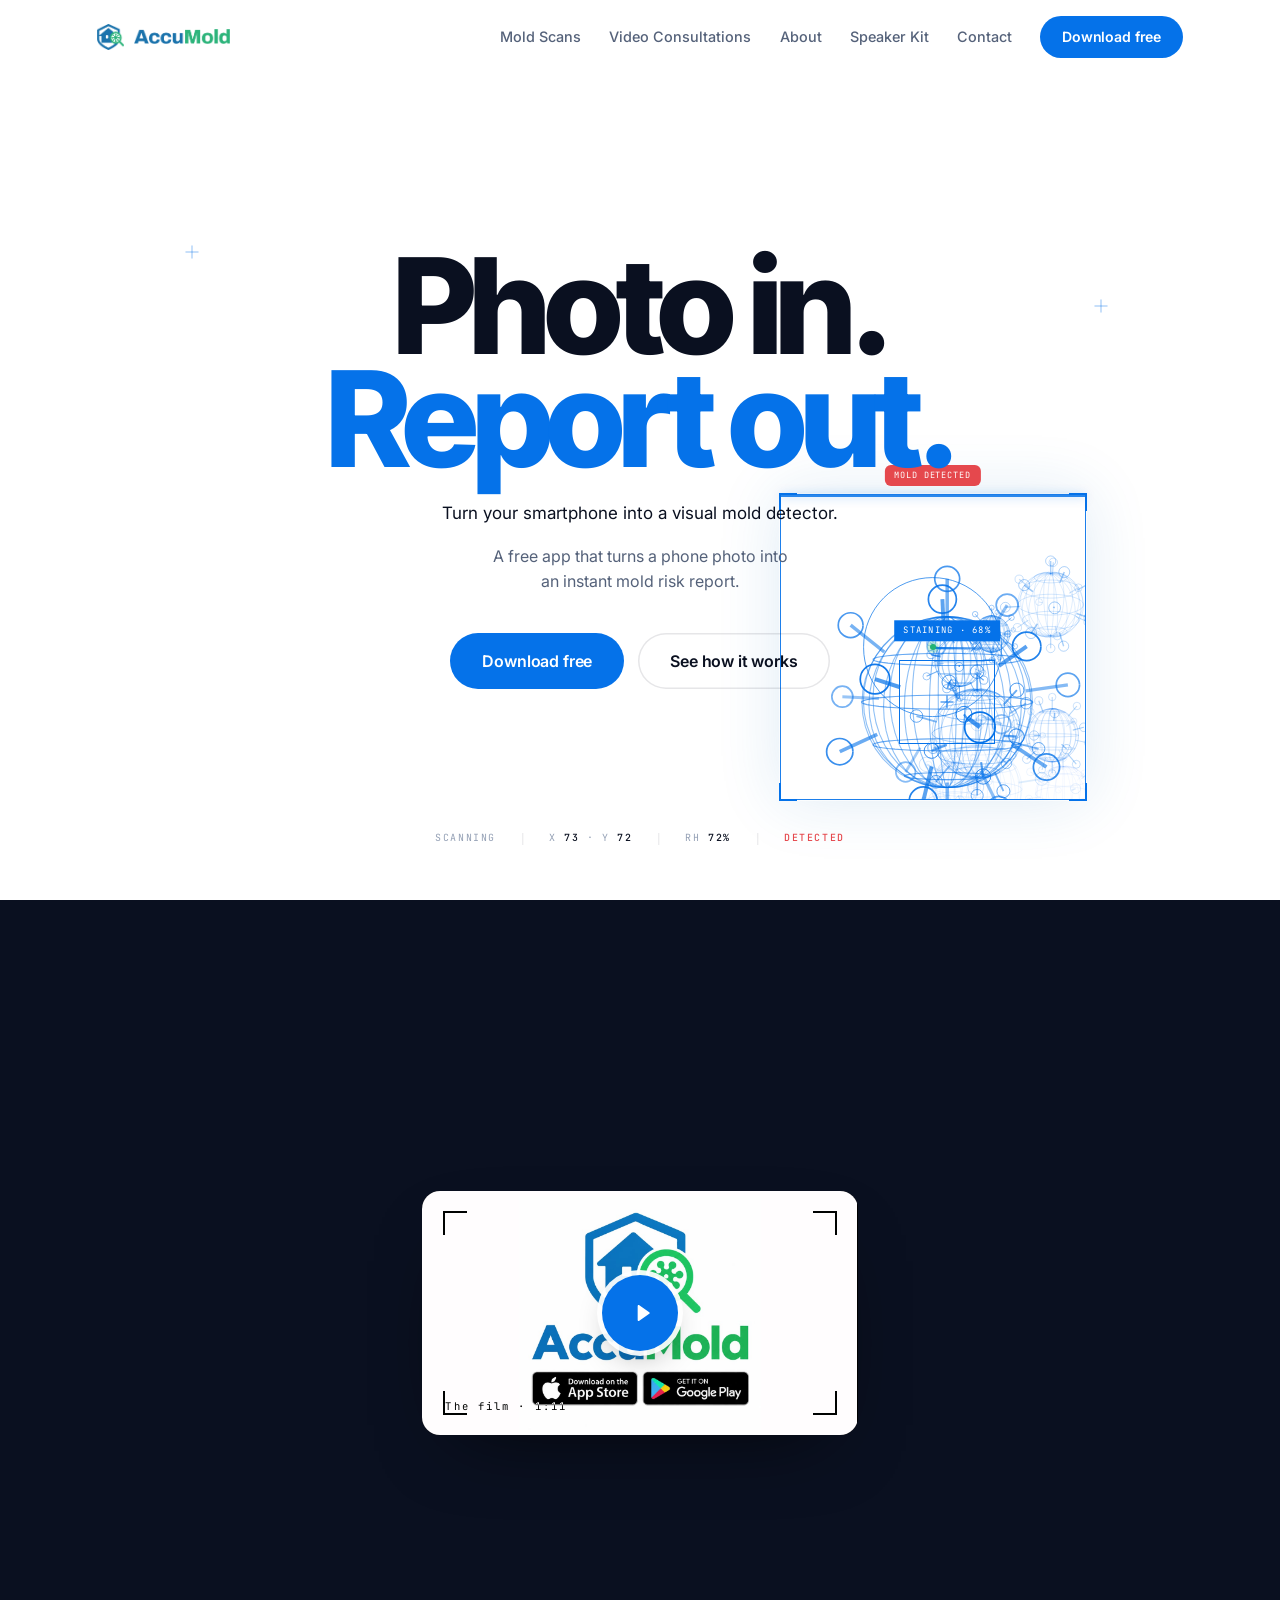
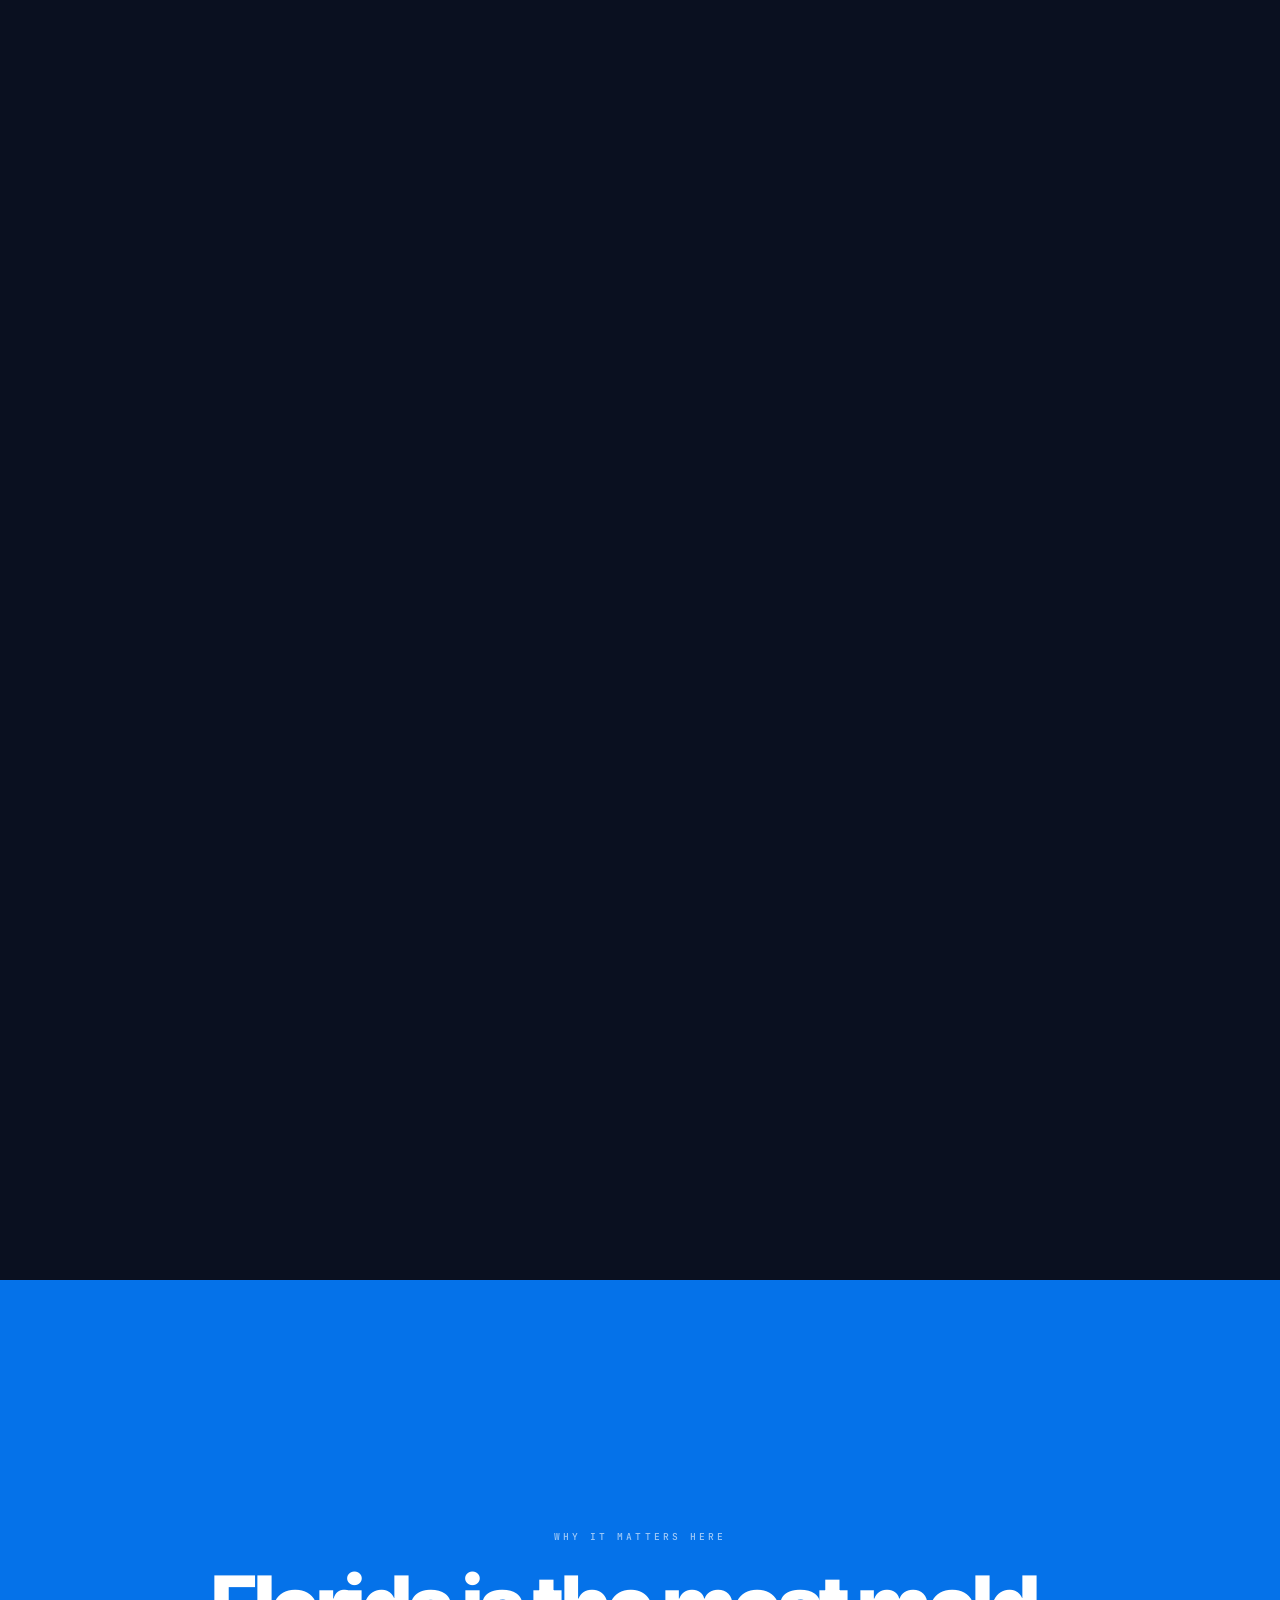
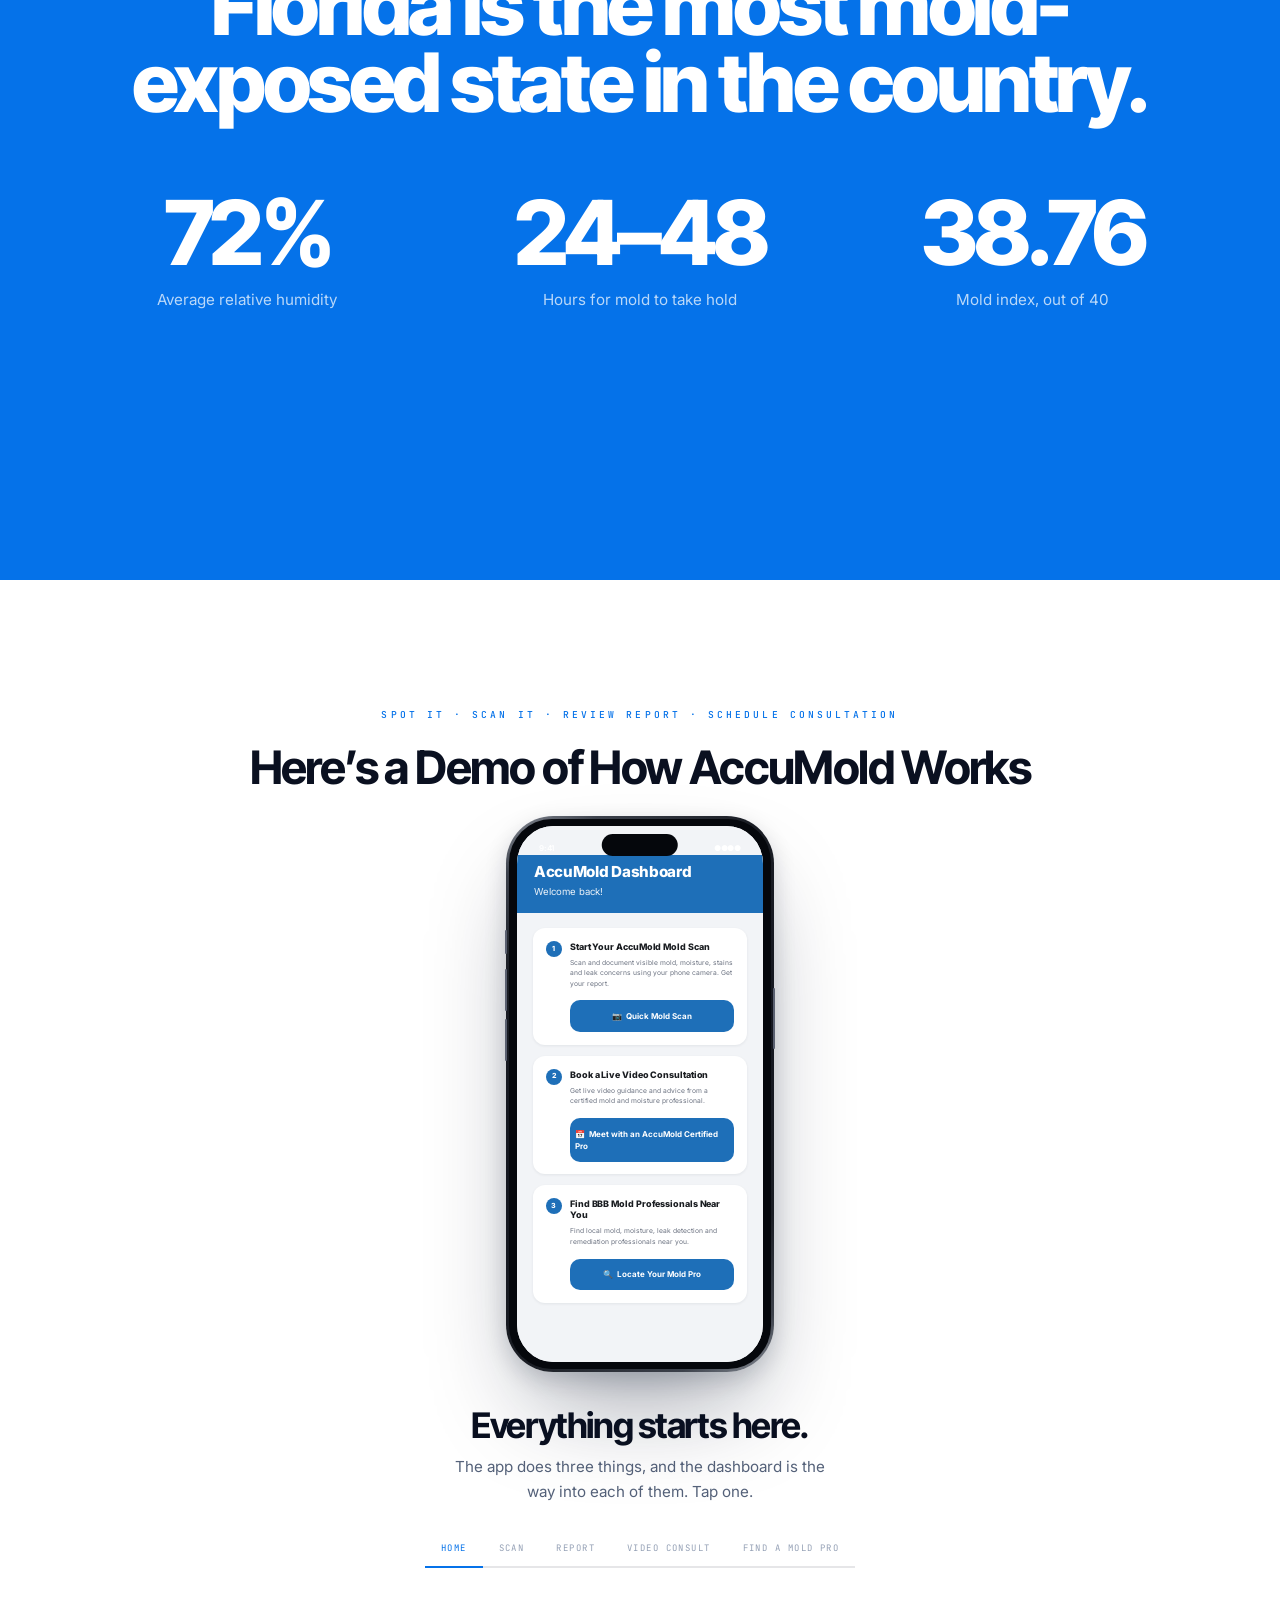
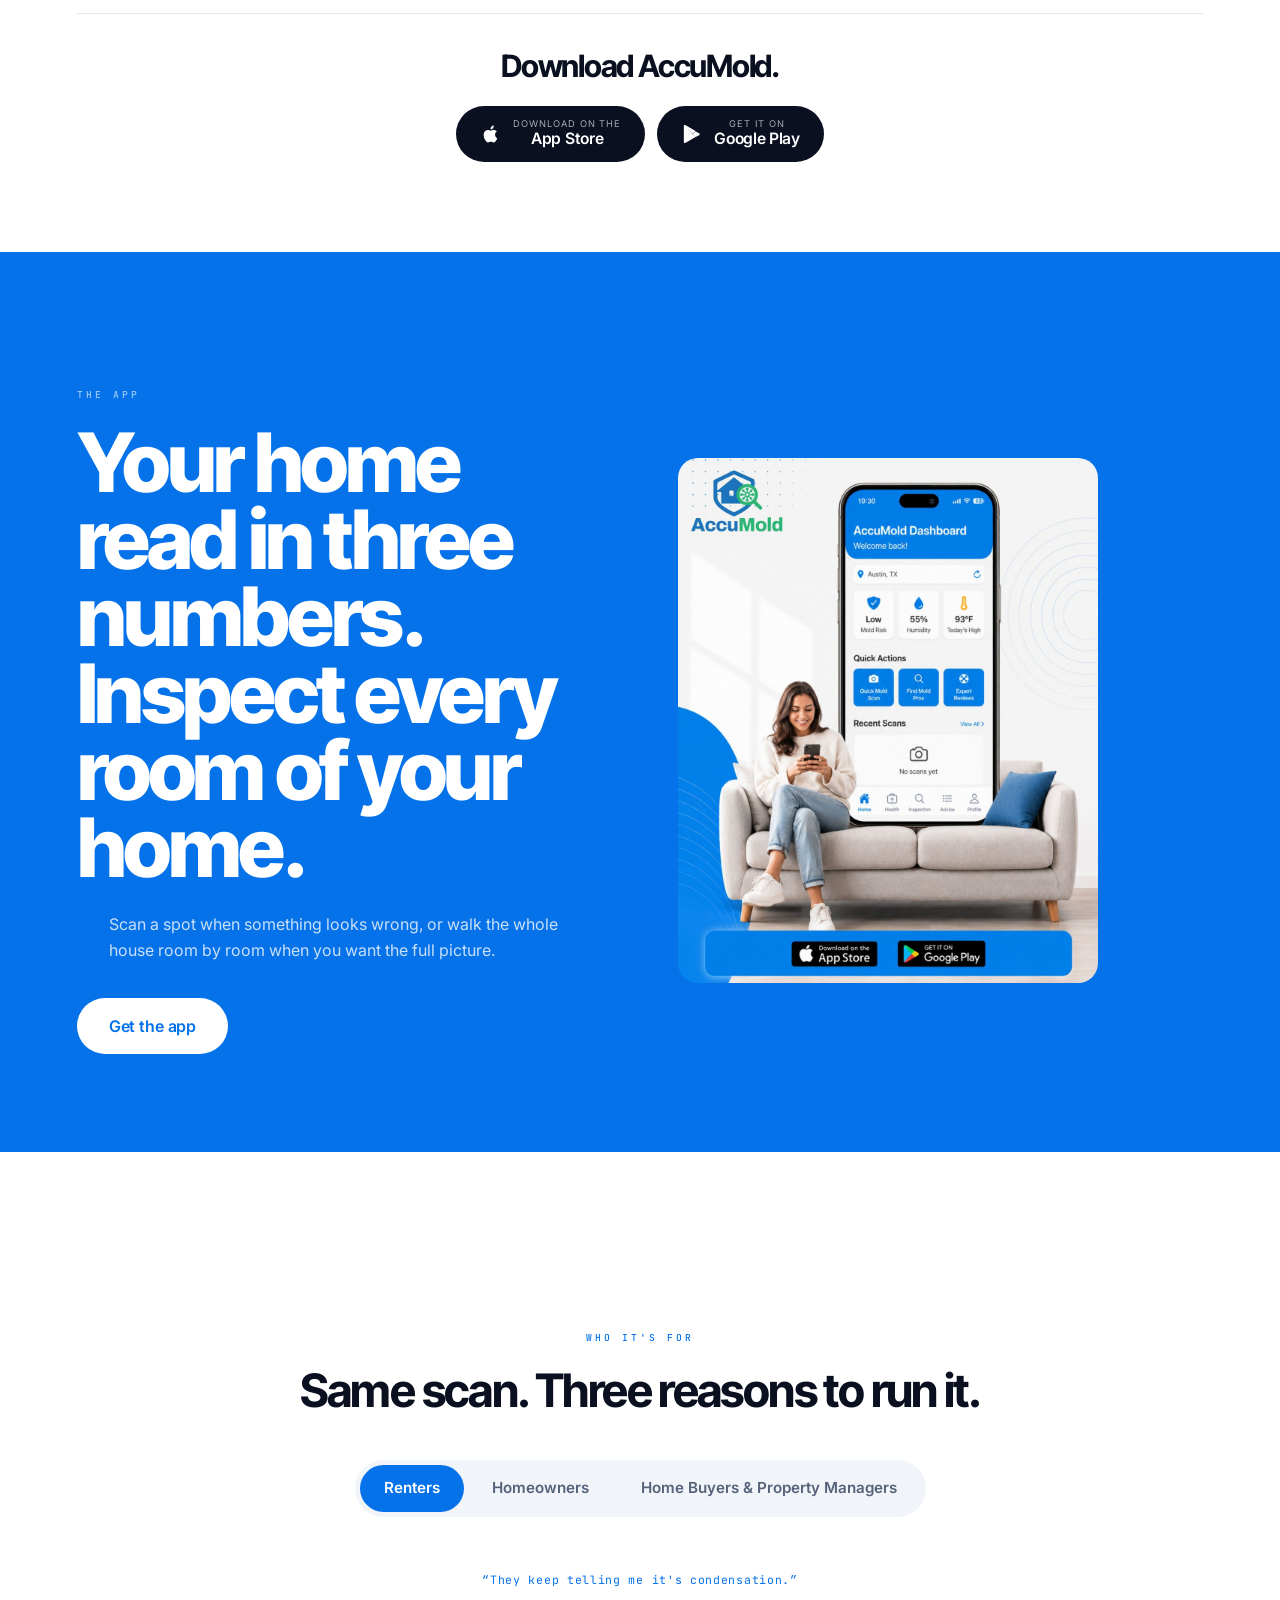
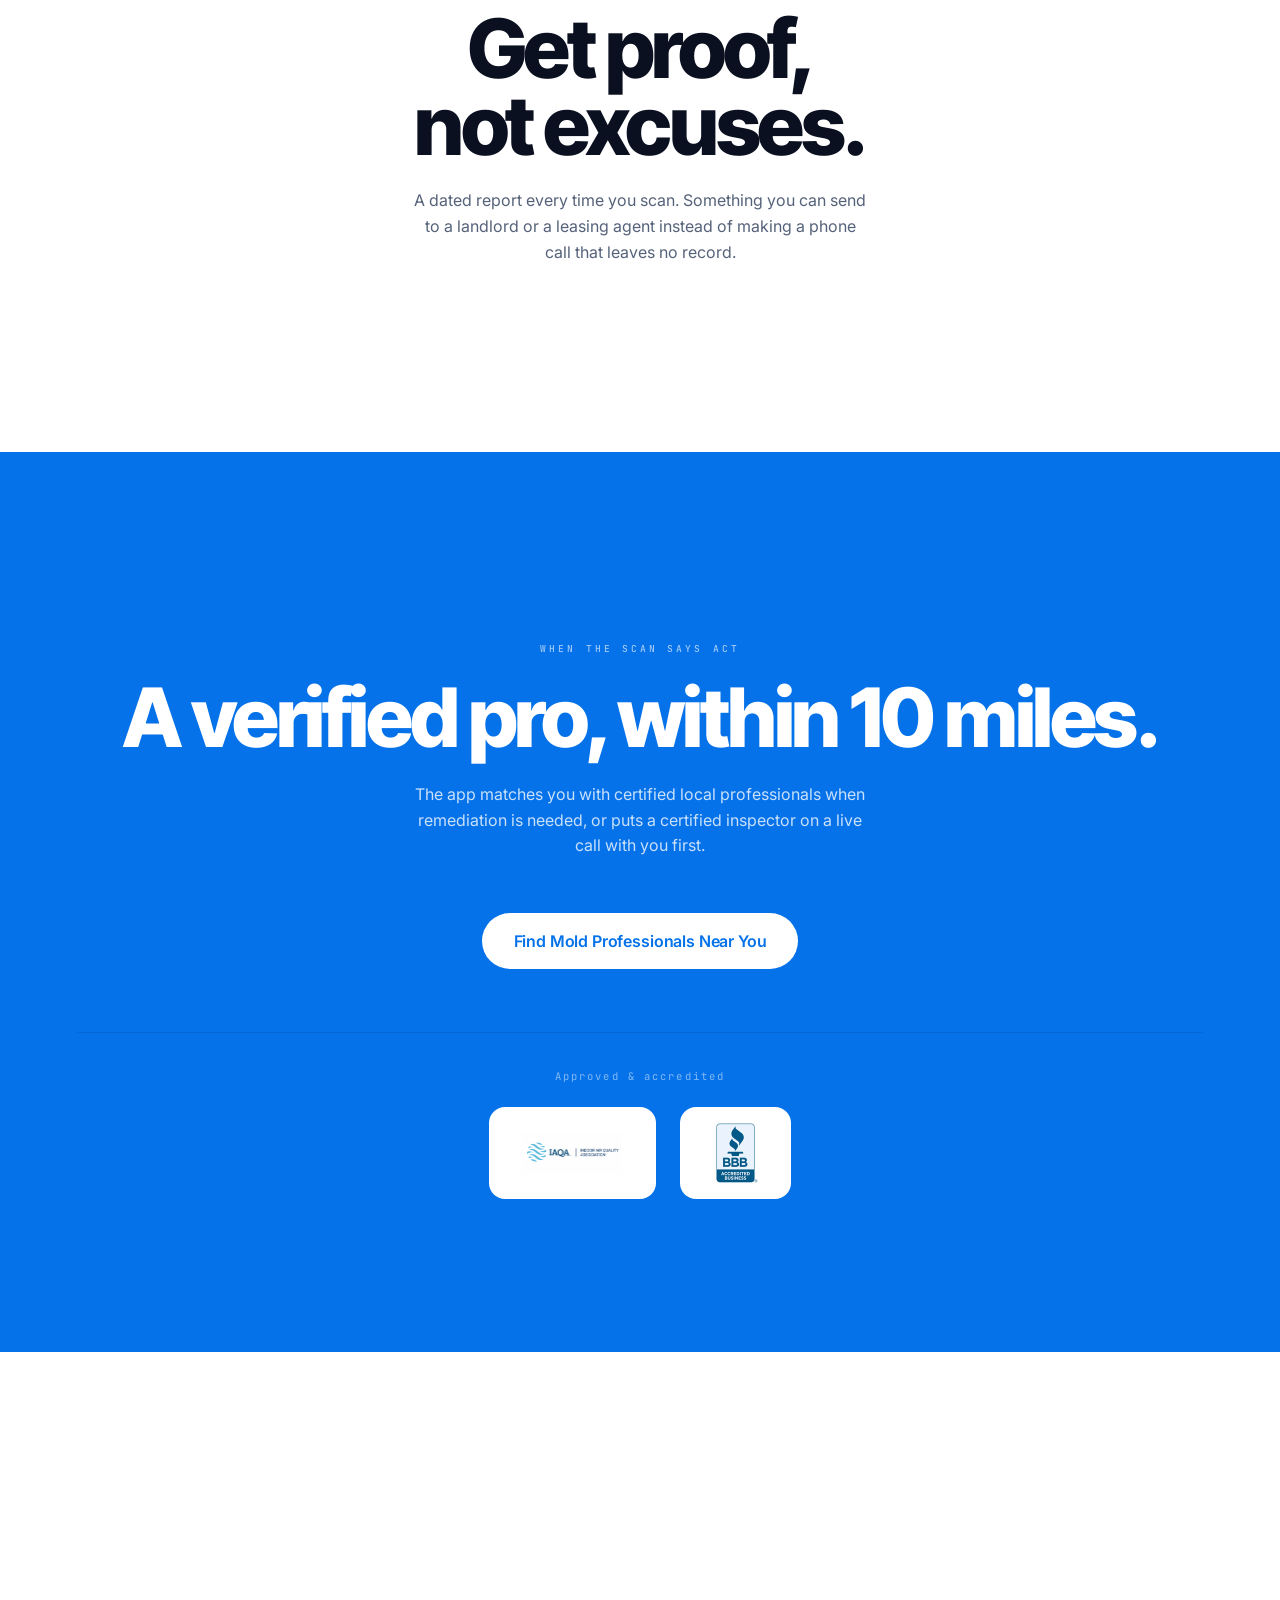
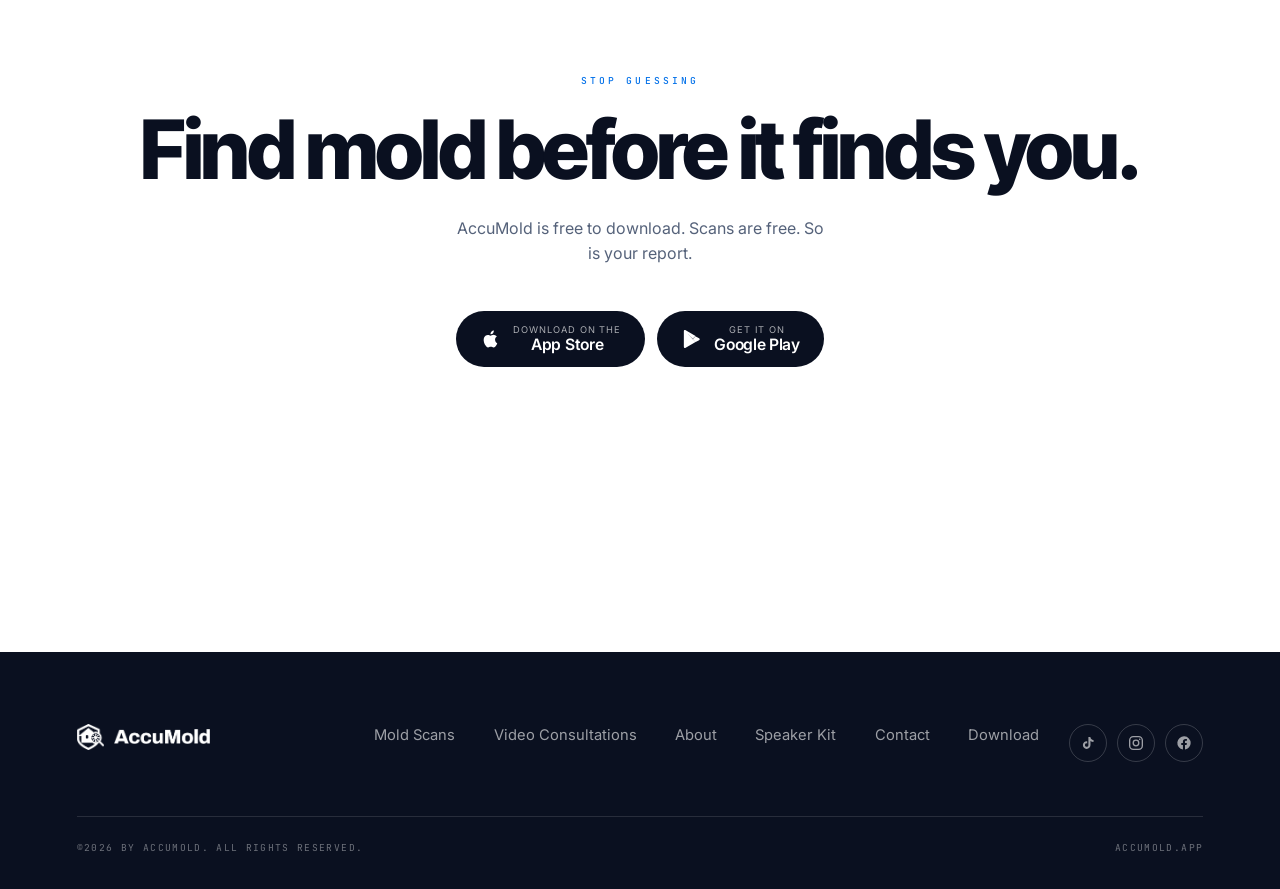
==== commit 47243dad: "Give Contact its own page, with the FAQ under it The form and the Worth knowing accordion were both " ====
--- a/index.html
+++ b/index.html
@@ -9,7 +9,7 @@
 <link rel="preconnect" href="https://fonts.googleapis.com">
 <link rel="preconnect" href="https://fonts.gstatic.com" crossorigin>
 <link href="https://fonts.googleapis.com/css2?family=Inter:wght@400;500;600;700;800&family=Inter+Tight:wght@600;700;800&family=JetBrains+Mono:wght@400;500&display=swap" rel="stylesheet">
-<link rel="stylesheet" href="css/v2.css?v=127">
+<link rel="stylesheet" href="css/v2.css?v=128">
 <script>
 /* Set before the loader can paint, so a repeat page hides it with no flash.
    sessionStorage, not localStorage: once per visit, and a person coming back
@@ -83,6 +83,7 @@
       <a href="consultations.html">Video Consultations</a>
       <a href="about.html">About</a>
       <a href="speaker-kit.html">Speaker Kit</a>
+      <a href="contact.html">Contact</a>
       <a class="b" href="#get">Download free</a>
     </nav>
   </div>
@@ -505,6 +506,7 @@
         <a href="consultations.html">Video Consultations</a>
         <a href="about.html">About</a>
         <a href="speaker-kit.html">Speaker Kit</a>
+        <a href="contact.html">Contact</a>
         <a href="#get">Download</a>
       </nav>
       <div class="socials">
@@ -520,6 +522,6 @@
   </div>
 </footer>
 
-<script src="js/v2.js?v=127"></script>
+<script src="js/v2.js?v=128"></script>
 </body>
 </html>
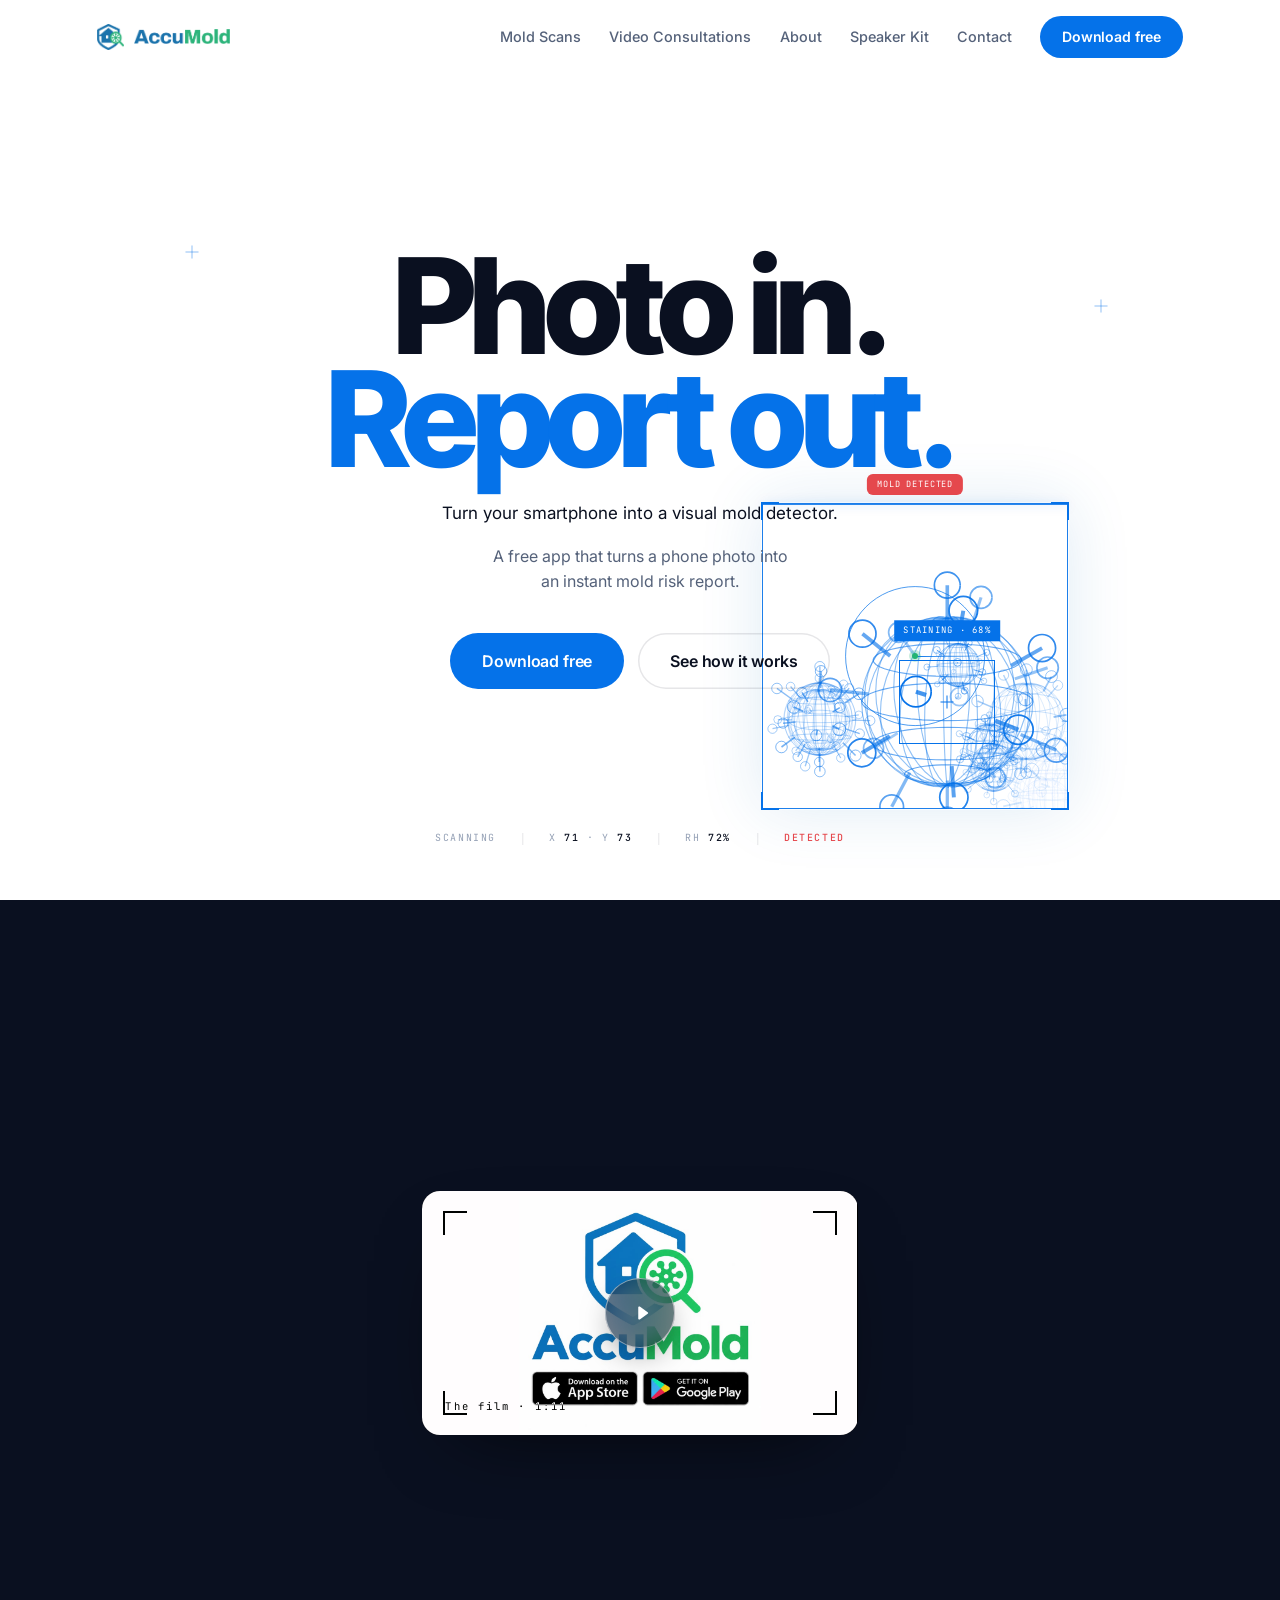
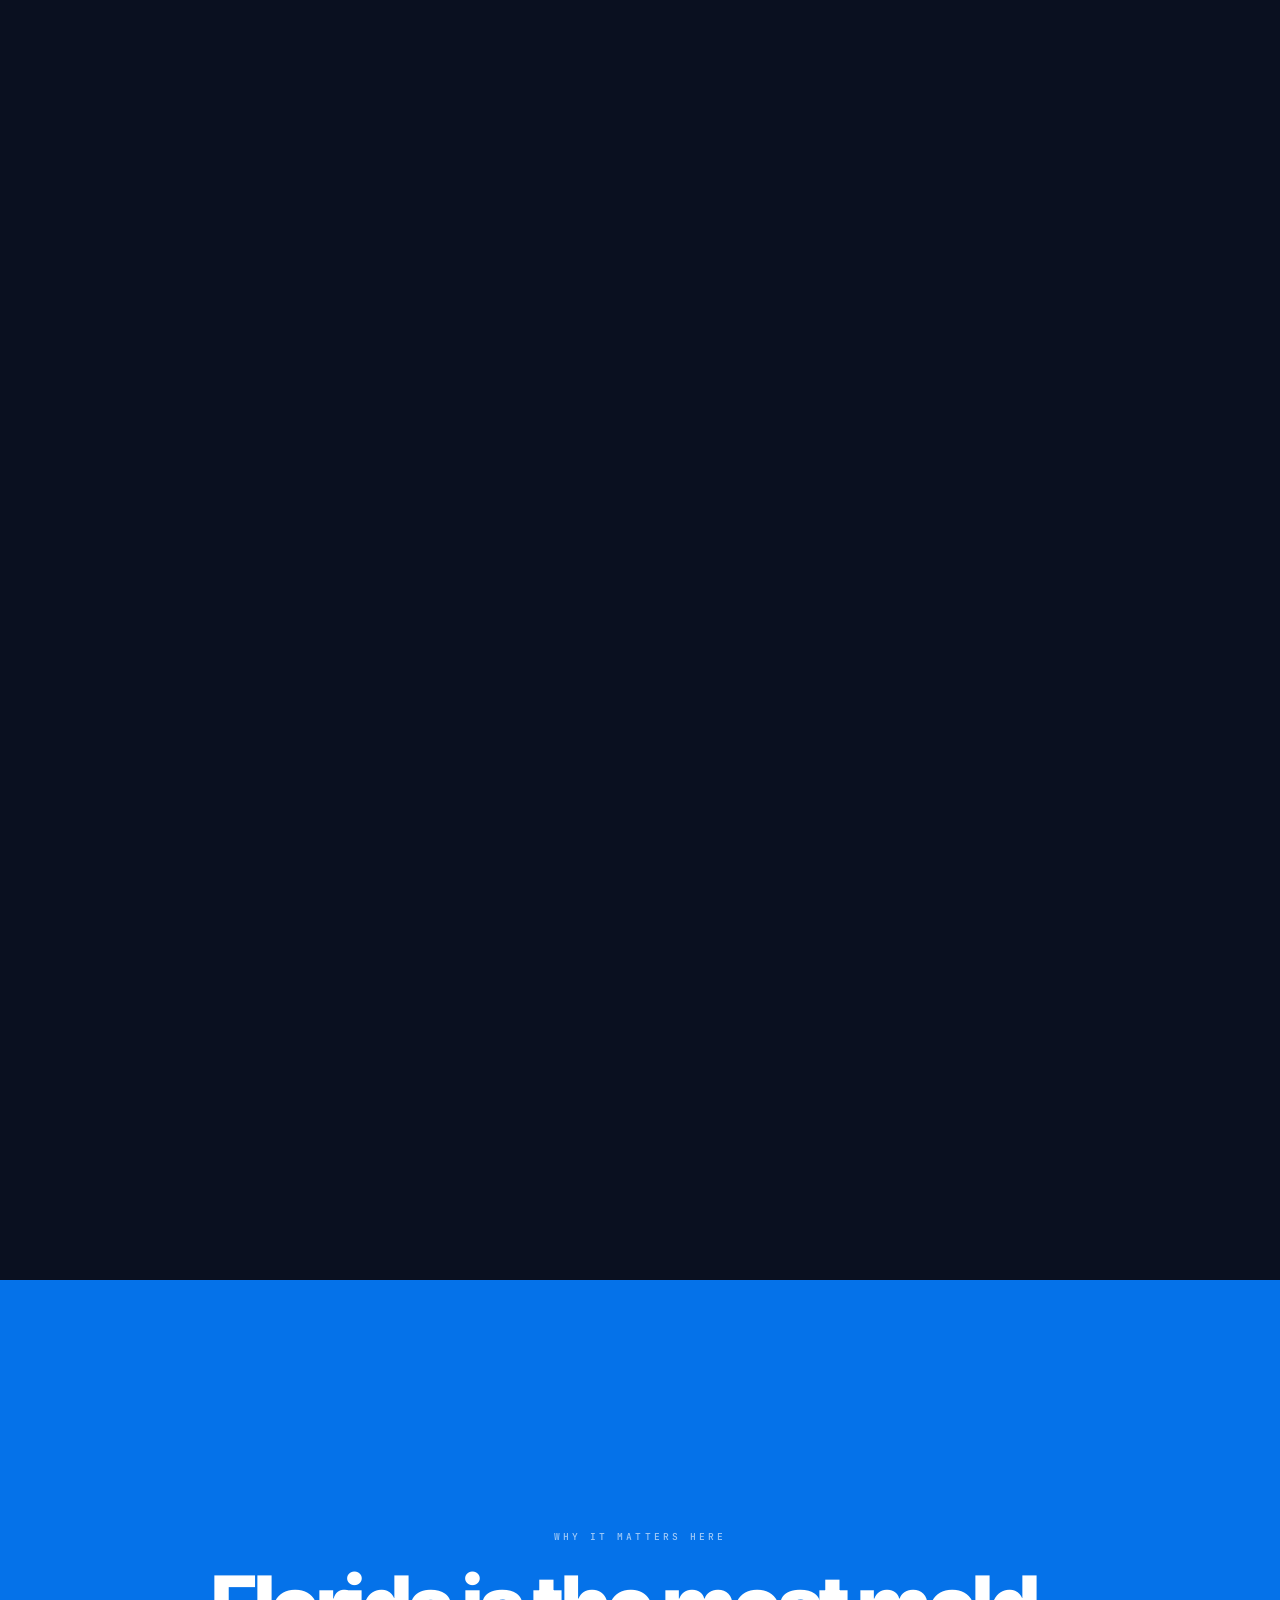
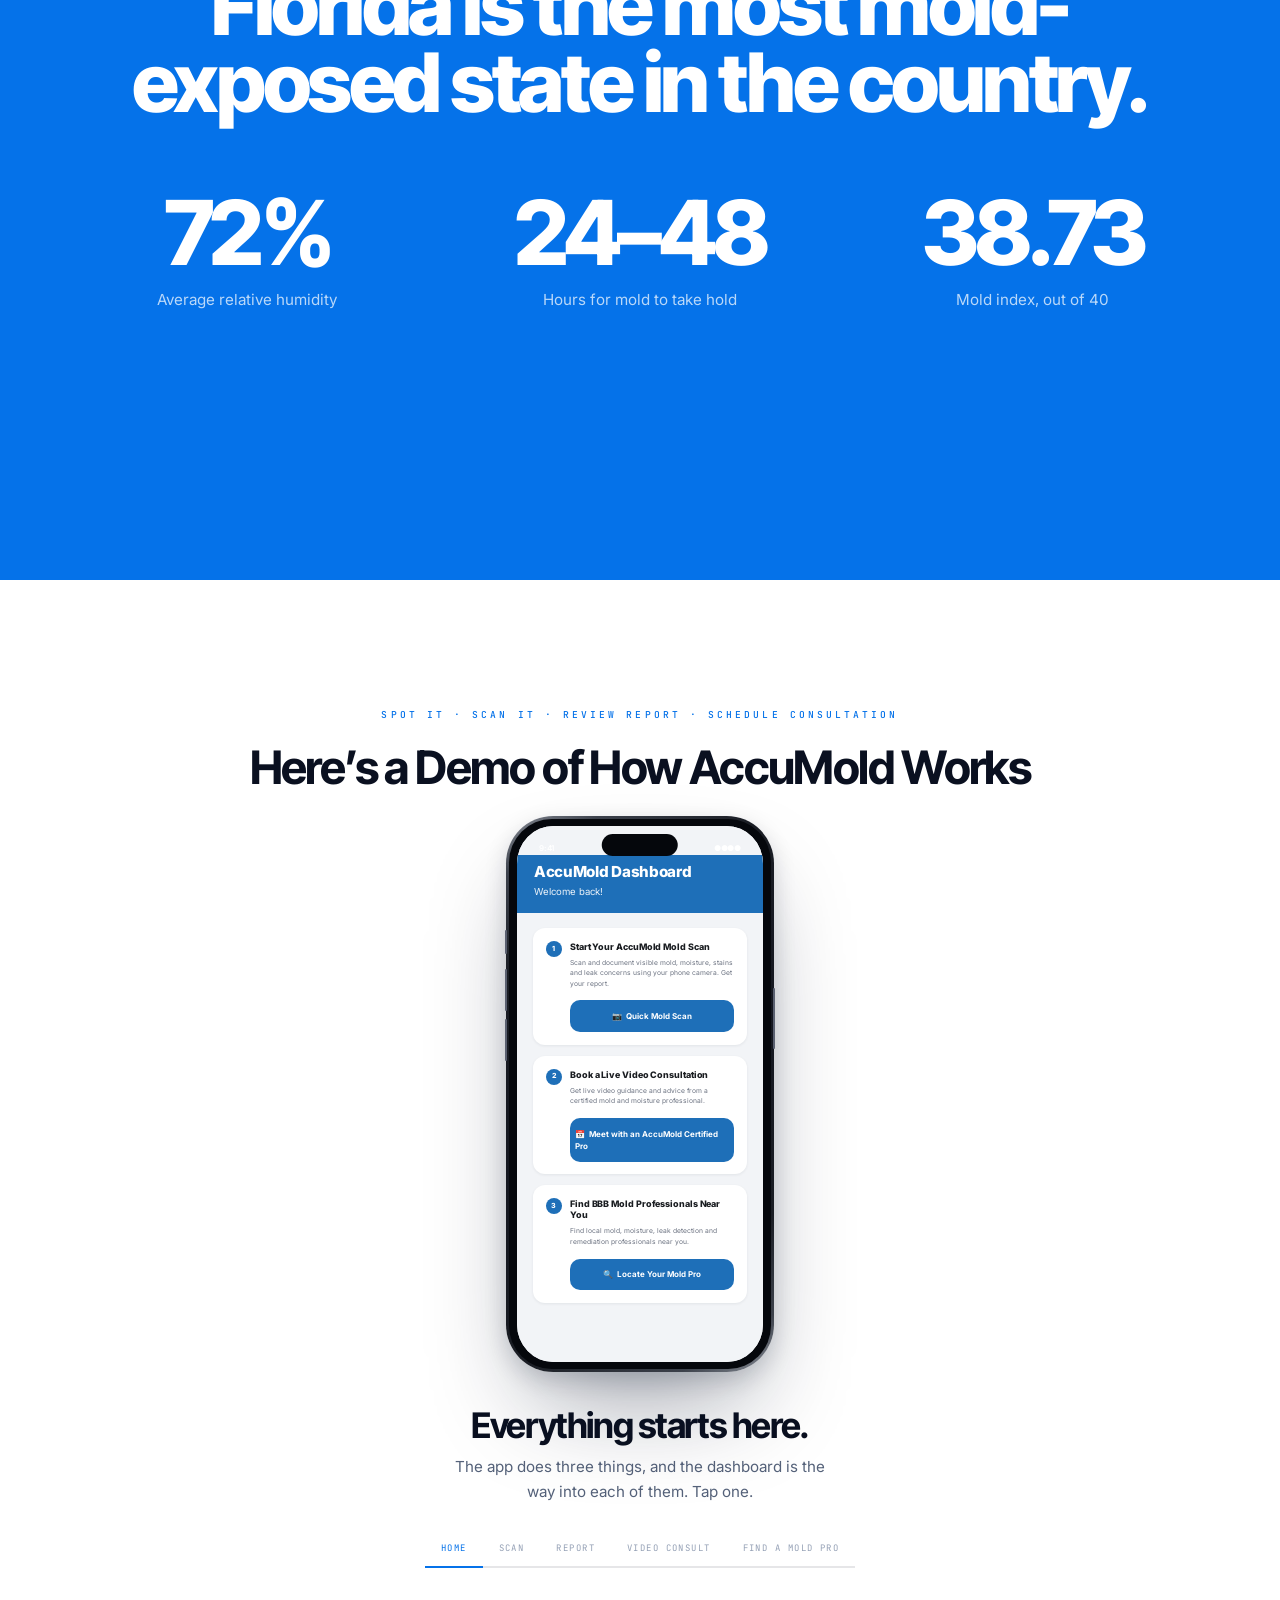
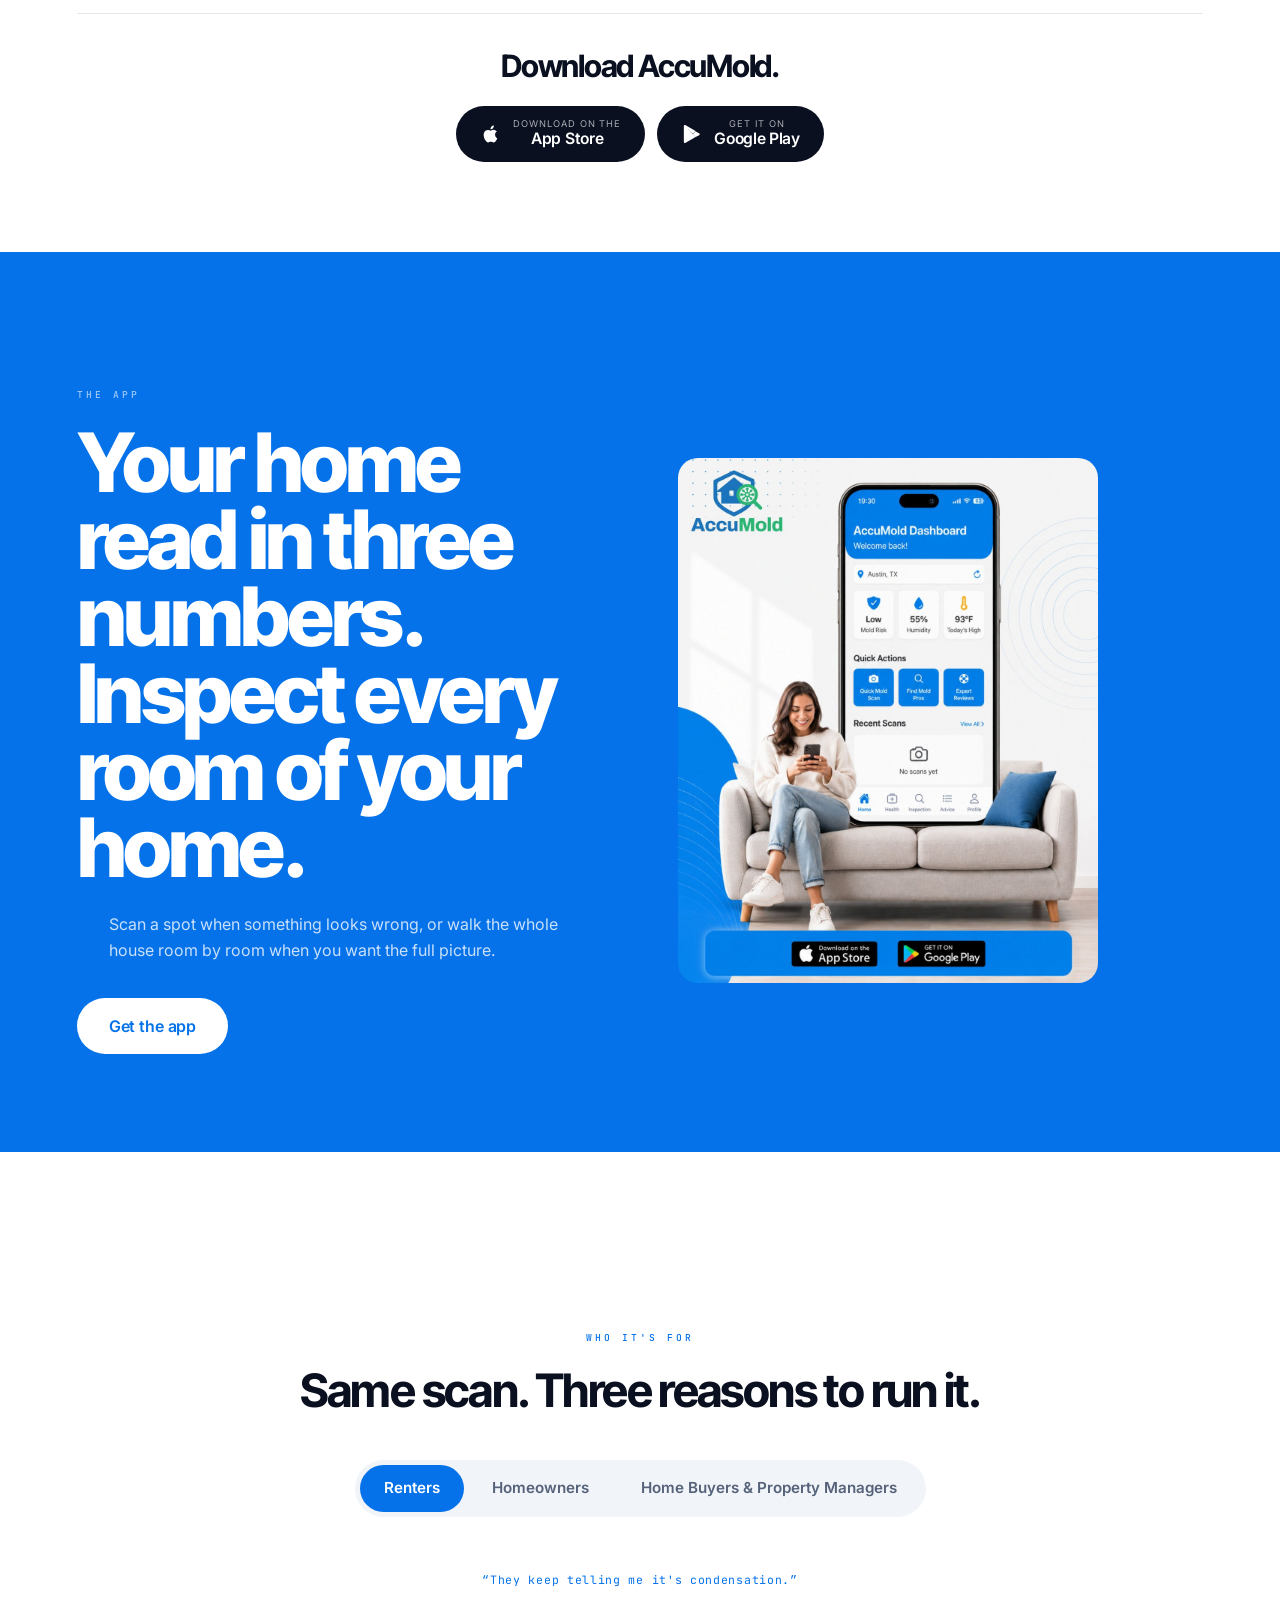
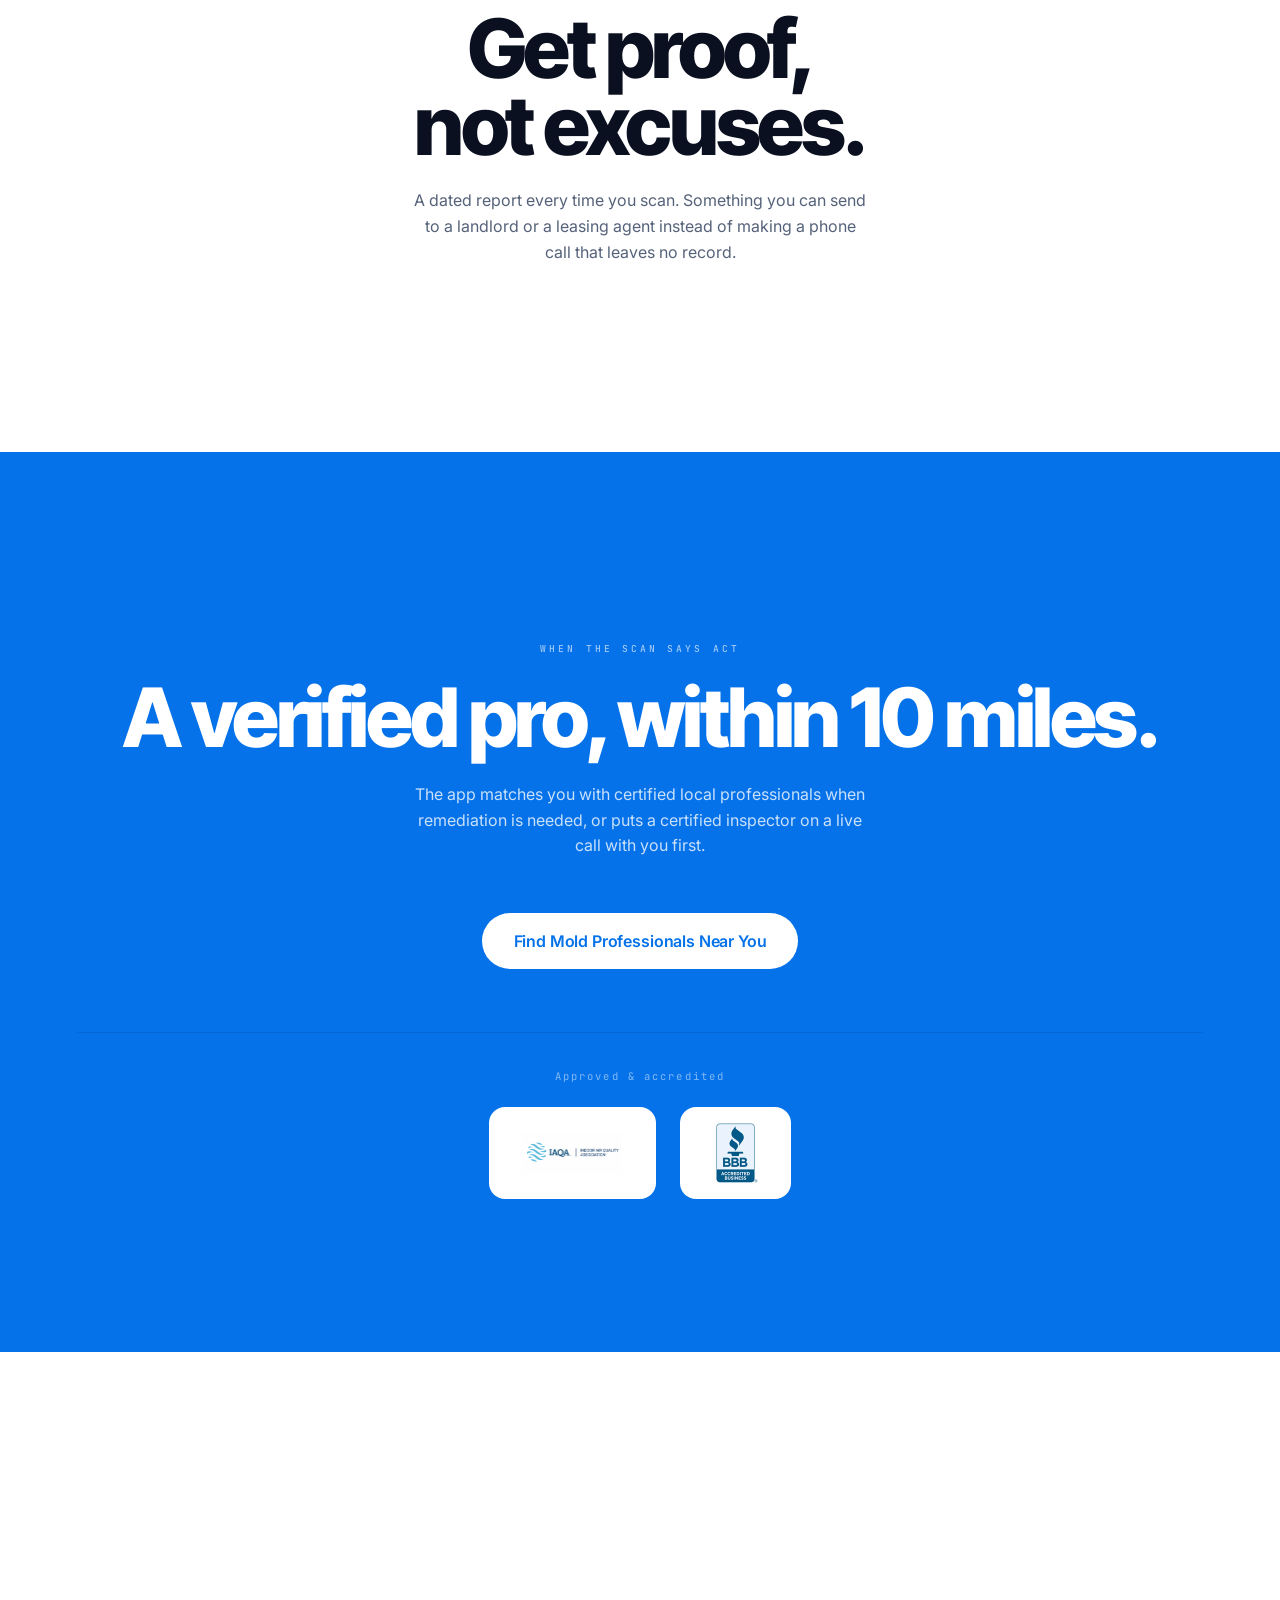
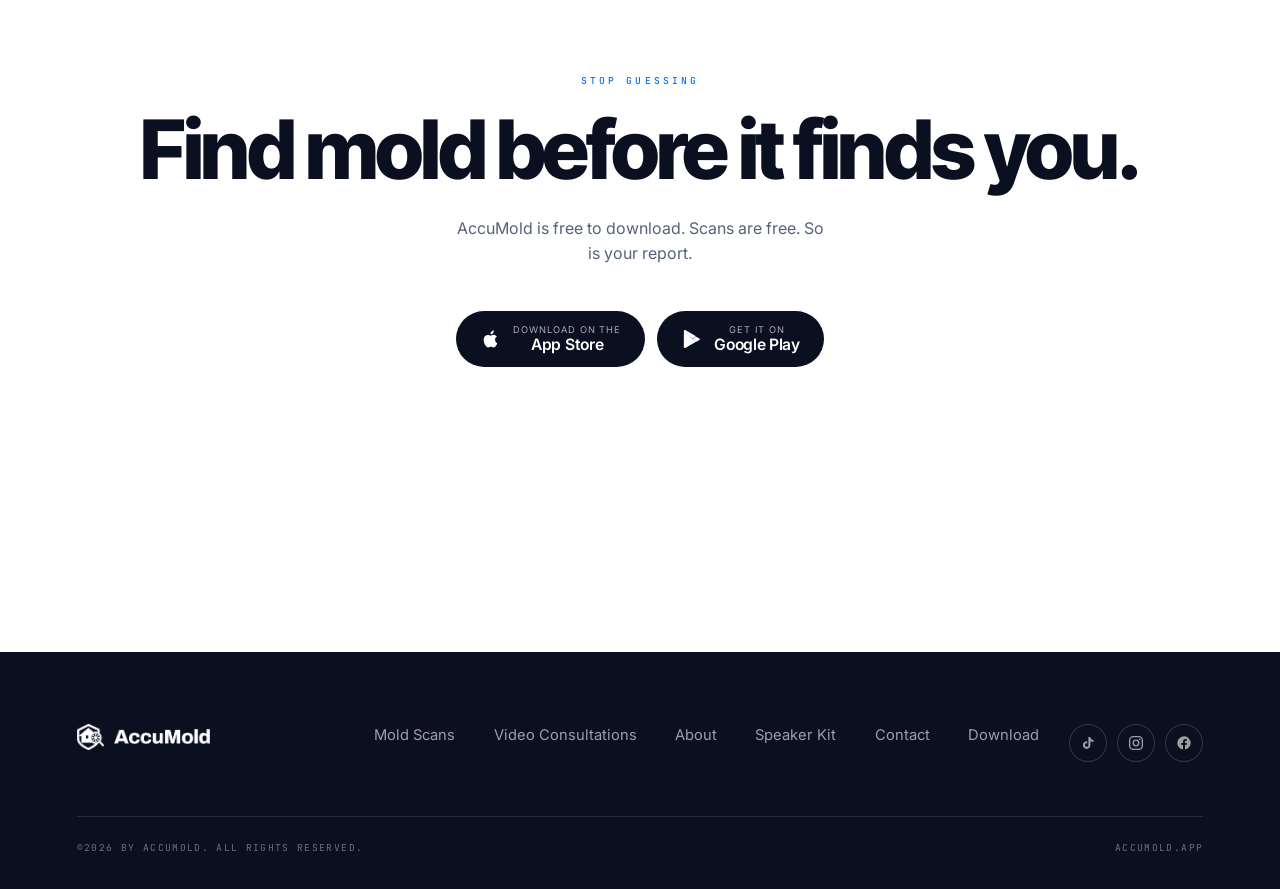
==== commit dbe4a1d1: "Modern play control, a film card that works on a phone, and a form that sends The play button was a " ====
--- a/index.html
+++ b/index.html
@@ -9,7 +9,7 @@
 <link rel="preconnect" href="https://fonts.googleapis.com">
 <link rel="preconnect" href="https://fonts.gstatic.com" crossorigin>
 <link href="https://fonts.googleapis.com/css2?family=Inter:wght@400;500;600;700;800&family=Inter+Tight:wght@600;700;800&family=JetBrains+Mono:wght@400;500&display=swap" rel="stylesheet">
-<link rel="stylesheet" href="css/v2.css?v=128">
+<link rel="stylesheet" href="css/v2.css?v=131">
 <script>
 /* Set before the loader can paint, so a repeat page hides it with no flash.
    sessionStorage, not localStorage: once per visit, and a person coming back
@@ -136,8 +136,8 @@
         <b></b><b></b><b></b><b></b>
         <span class="reel-tag num">The film &middot; 1:11</span>
         <button class="reel-play" type="button" data-play aria-label="Play or pause the film">
-          <svg class="ic-play" viewBox="0 0 24 24" fill="currentColor" width="26" height="26"><path d="M8 5.6v12.8c0 .8.9 1.3 1.5.8l9.2-6.4c.6-.4.6-1.2 0-1.6L9.5 4.8c-.7-.5-1.5 0-1.5.8Z"/></svg>
-          <svg class="ic-pause" viewBox="0 0 24 24" fill="currentColor" width="26" height="26"><path d="M7 4.6h3.2v14.8H7zM13.8 4.6H17v14.8h-3.2z"/></svg>
+          <svg class="ic-play" viewBox="0 0 24 24" fill="currentColor" width="22" height="22"><path d="M9 5.9v12.2c0 .9 1 1.4 1.7.9l8.6-6.1a1.1 1.1 0 0 0 0-1.8l-8.6-6.1c-.7-.5-1.7 0-1.7.9Z"/></svg>
+          <svg class="ic-pause" viewBox="0 0 24 24" fill="currentColor" width="22" height="22"><rect x="7.6" y="5" width="3.2" height="14" rx="1.4"/><rect x="13.2" y="5" width="3.2" height="14" rx="1.4"/></svg>
         </button>
       </div>
     </div>
@@ -522,6 +522,6 @@
   </div>
 </footer>
 
-<script src="js/v2.js?v=128"></script>
+<script src="js/v2.js?v=131"></script>
 </body>
 </html>
--- a/css/v2.css
+++ b/css/v2.css
@@ -500,6 +500,14 @@
 .blue .form label{ color:rgba(255,255,255,.7); }
 .blue .form :is(input,textarea):focus{ box-shadow:0 0 0 4px rgba(255,255,255,.28); border-color:#fff; }
 
+/* form status: only ever shown after a real outcome */
+.form-status{ margin:18px 0 0; font-size:.95rem; line-height:1.6; }
+.form-status:empty{ display:none; }
+.form-status.ok{ color:#fff; }
+.form-status.ok strong{ color:#fff; }
+.form-status.err{ color:#FFD9D4; }
+.form-status a{ color:#fff; text-decoration:underline; text-underline-offset:3px; }
+
 /* ---------- About: hero facts ---------- */
 .c-hero{ padding-block:clamp(70px,12vh,140px) clamp(60px,9vh,110px); }
 .c-facts{ list-style:none; margin:0; padding:0; border-top:1px solid var(--line); }
@@ -690,18 +698,30 @@
   position:absolute; left:clamp(16px,1.8vw,26px); bottom:clamp(14px,1.6vw,22px); z-index:3;
   color:#fff; mix-blend-mode:difference;
 }
+/* Frosted rather than a solid disc: it reads against the white end card and
+   against dark footage without changing colour, and the blur ties it to the
+   picture instead of sitting on top of it like a sticker. */
 .reel-play{
   position:absolute; inset:0; margin:auto; z-index:4;
-  width:clamp(62px,6vw,86px); aspect-ratio:1; border-radius:50%;
-  display:grid; place-items:center; color:#fff; background:var(--blue);
-  /* a white ring so it cuts out cleanly against the logo it now rests on,
-     and still reads as deliberate over dark footage */
-  box-shadow:0 0 0 5px rgba(255,255,255,.92), 0 12px 34px -12px rgba(0,0,0,.45);
-  transition:transform .3s var(--ease), background .25s, opacity .3s var(--ease);
-}
-.reel-play .ic-play{ margin-left:4px; }
+  width:clamp(60px,5.4vw,80px); aspect-ratio:1; border-radius:50%;
+  display:grid; place-items:center; color:#fff;
+  background:rgba(10,16,32,.52);
+  -webkit-backdrop-filter:blur(18px) saturate(1.5);
+  backdrop-filter:blur(18px) saturate(1.5);
+  box-shadow:inset 0 0 0 1px rgba(255,255,255,.5), 0 12px 34px -12px rgba(0,0,0,.6);
+  transition:transform .45s var(--ease), background .3s, box-shadow .3s, opacity .35s var(--ease);
+}
+.reel-play .ic-play{ margin-left:3px; }
 .reel-play .ic-pause{ display:none; }
-.reel-play:hover{ transform:scale(1.08); background:var(--blue-deep); box-shadow:0 0 0 5px rgba(255,255,255,1), 0 14px 38px -12px rgba(0,0,0,.5); }
+.reel-play:hover{
+  transform:scale(1.07); background:rgba(10,16,32,.68);
+  box-shadow:inset 0 0 0 1px rgba(255,255,255,.72), 0 14px 38px -12px rgba(0,0,0,.6);
+}
+/* Safari and Firefox without backdrop-filter get a solid disc instead of a
+   transparent one, which would otherwise wash out on the white card. */
+@supports not ((backdrop-filter: blur(1px)) or (-webkit-backdrop-filter: blur(1px))){
+  .reel-play{ background:rgba(10,16,32,.8); }
+}
 
 /* The whole frame is the control: click anywhere to play or pause. While it is
    playing the button gets out of the way, and hovering brings it back wearing
@@ -713,11 +733,17 @@
 .reel.playing .reel-play .ic-play{ display:none; }
 .reel.playing .reel-play .ic-pause{ display:block; }
 
+/* On one column it stops being a full-bleed strip and becomes a card: inset to
+   the page gutter and rounded, so the white end card reads as deliberate
+   against the dark panel rather than as a letterbox. */
 @media(max-width:760px), (prefers-reduced-motion:reduce){
   .reel-stage{ height:auto !important; }
-  .reel-stick{ position:static; height:auto; padding:clamp(30px,5vh,60px) 0; }
-  .reel-frame{ width:100% !important; border-radius:0; }
-  .reel-frame b{ width:16px; height:16px; --o:10px; opacity:1; }
+  .reel-stick{ position:static; height:auto; padding:clamp(28px,5vh,56px) var(--gut); }
+  .reel-frame{ width:100% !important; border-radius:16px; }
+  /* On a card this size the corner brackets are clutter and they collide with
+     the caption, so the card keeps its rounded edge and loses them. */
+  .reel-frame b{ display:none; }
+  .reel-tag{ left:14px; bottom:11px; }
 }
 
 /* ---------- the four demo screens ---------- */
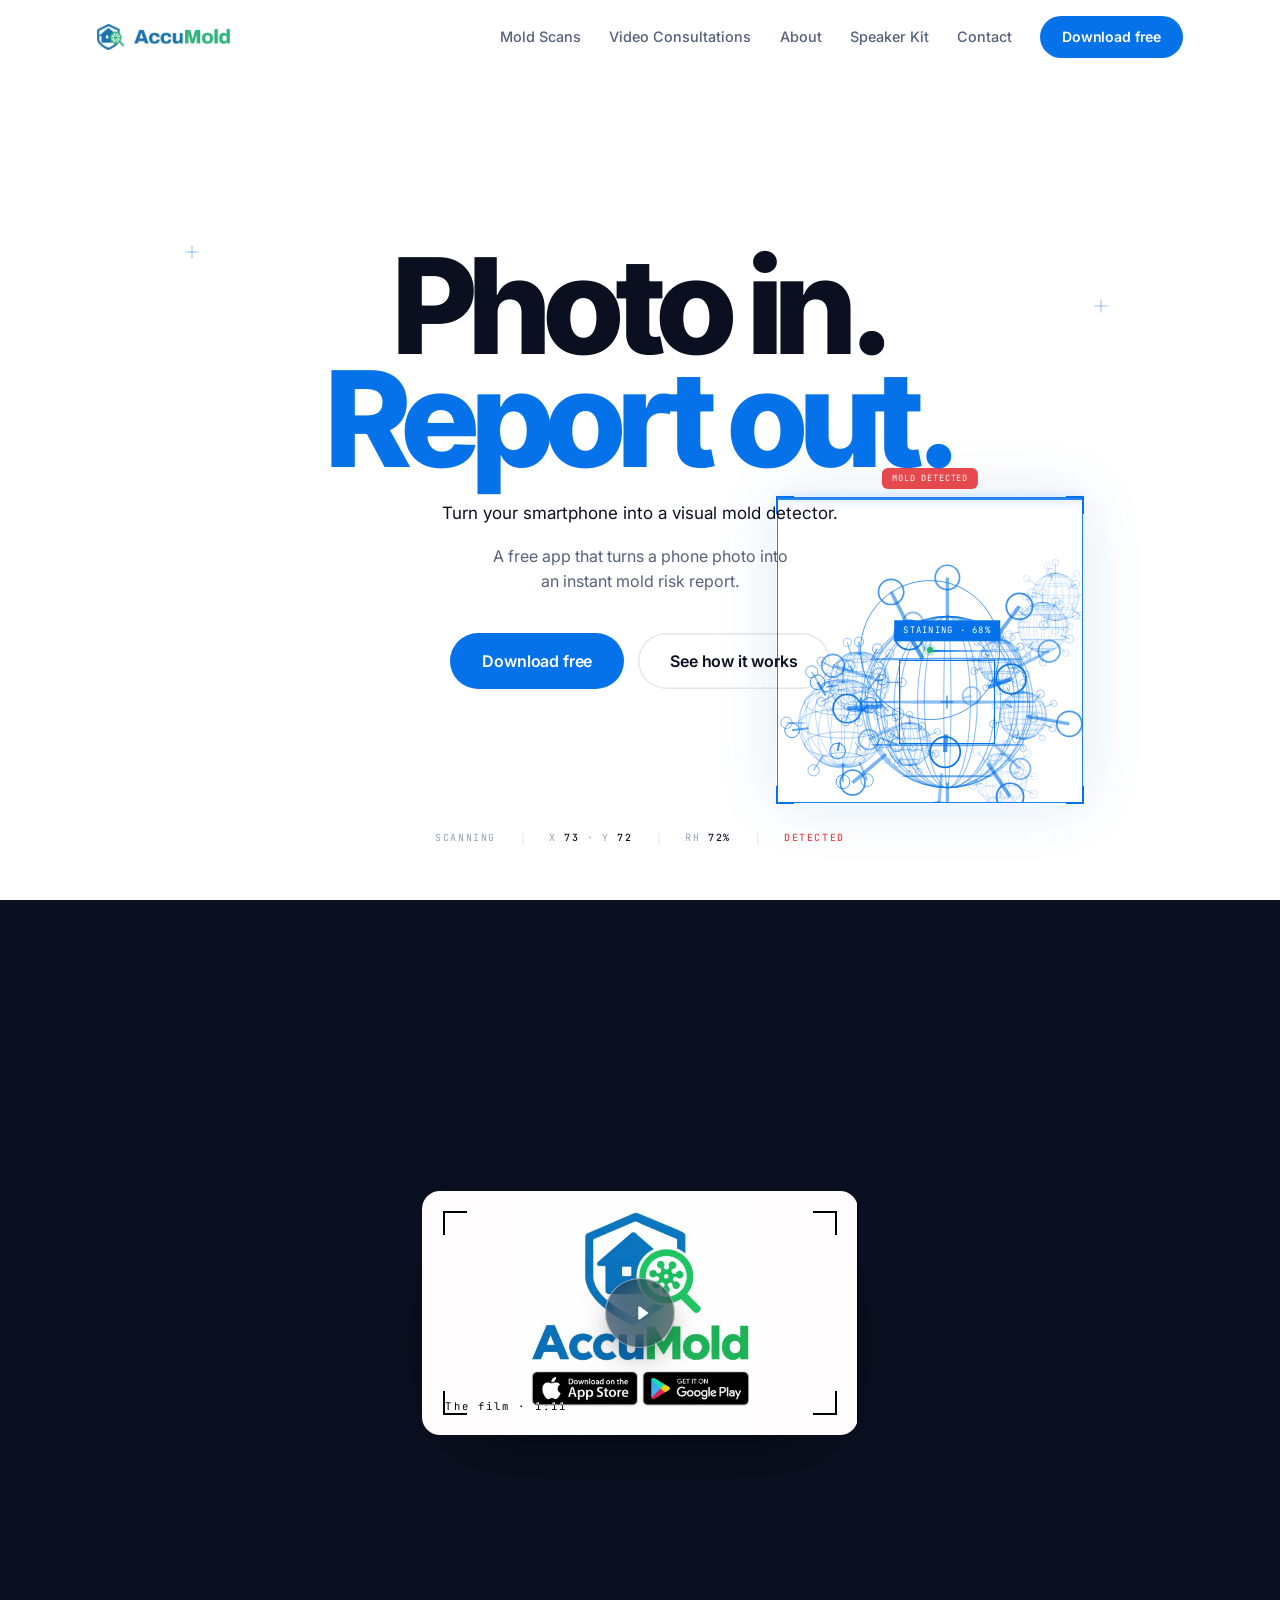
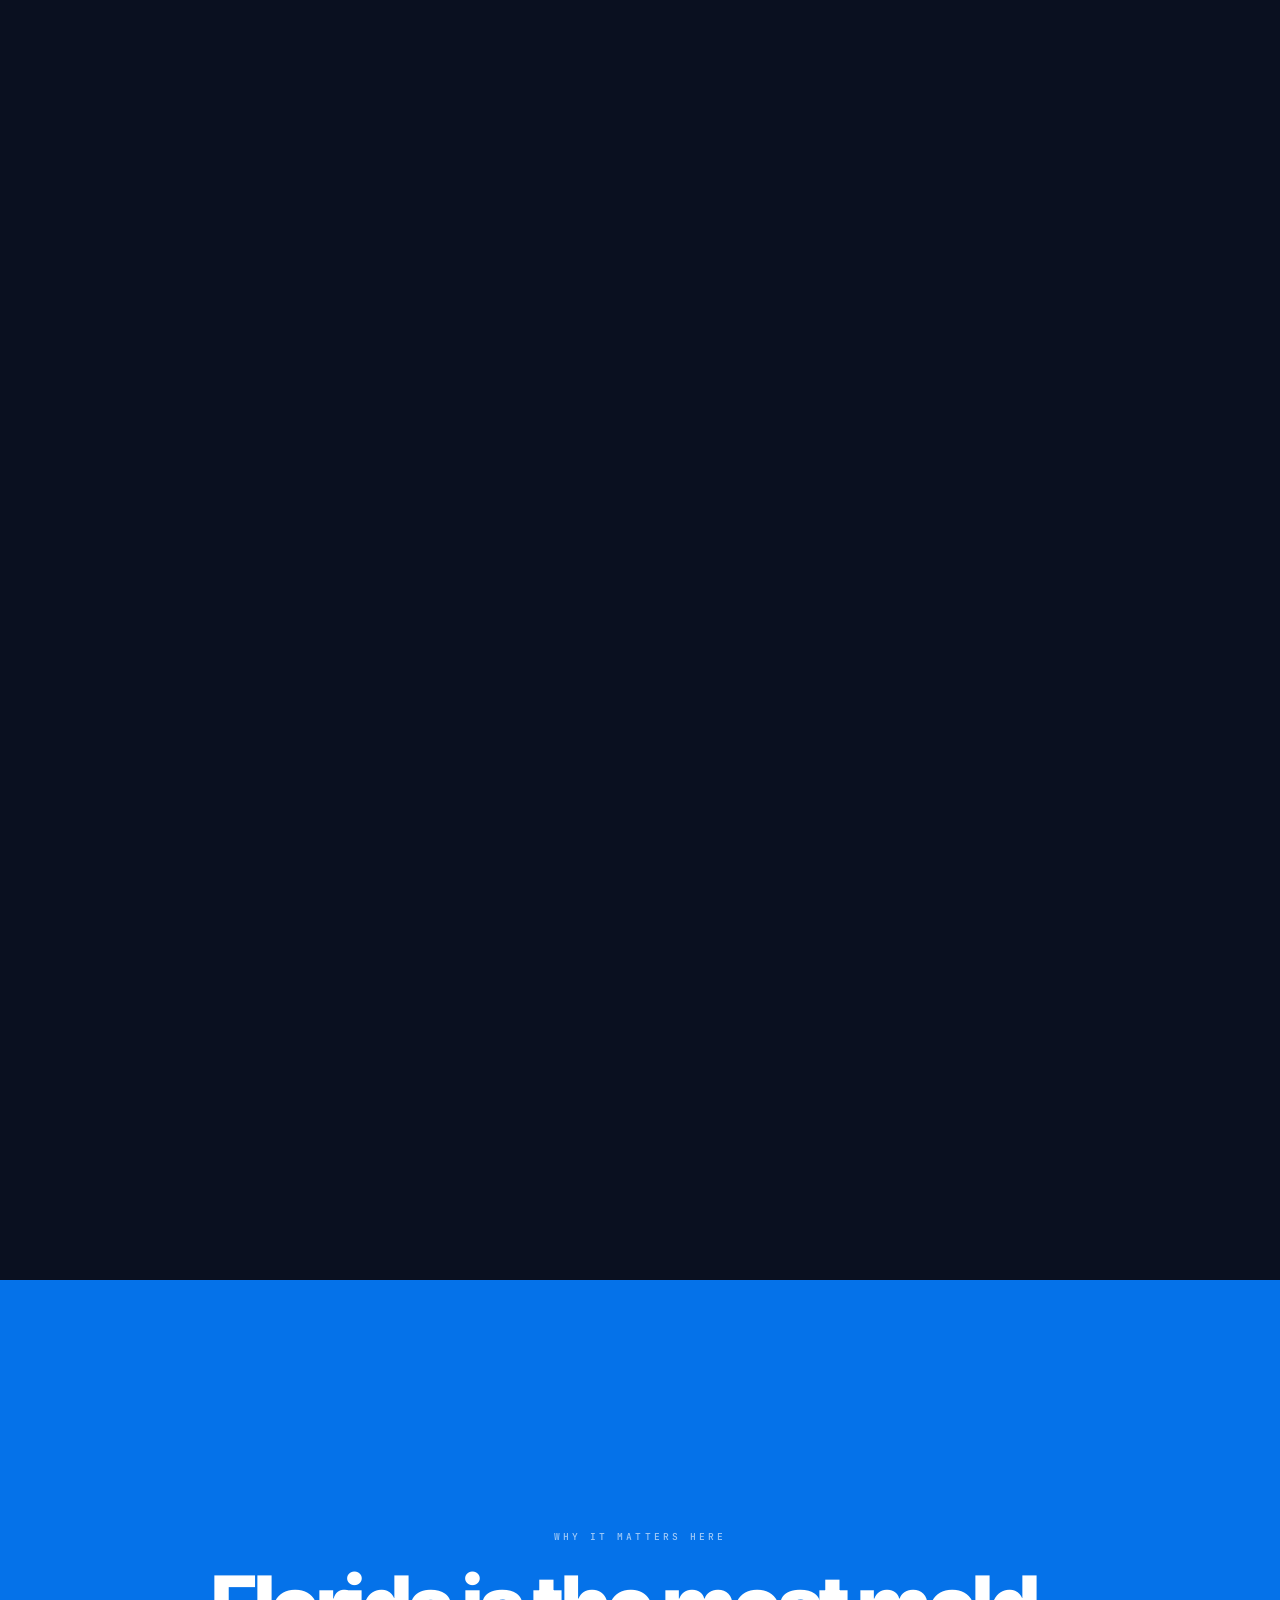
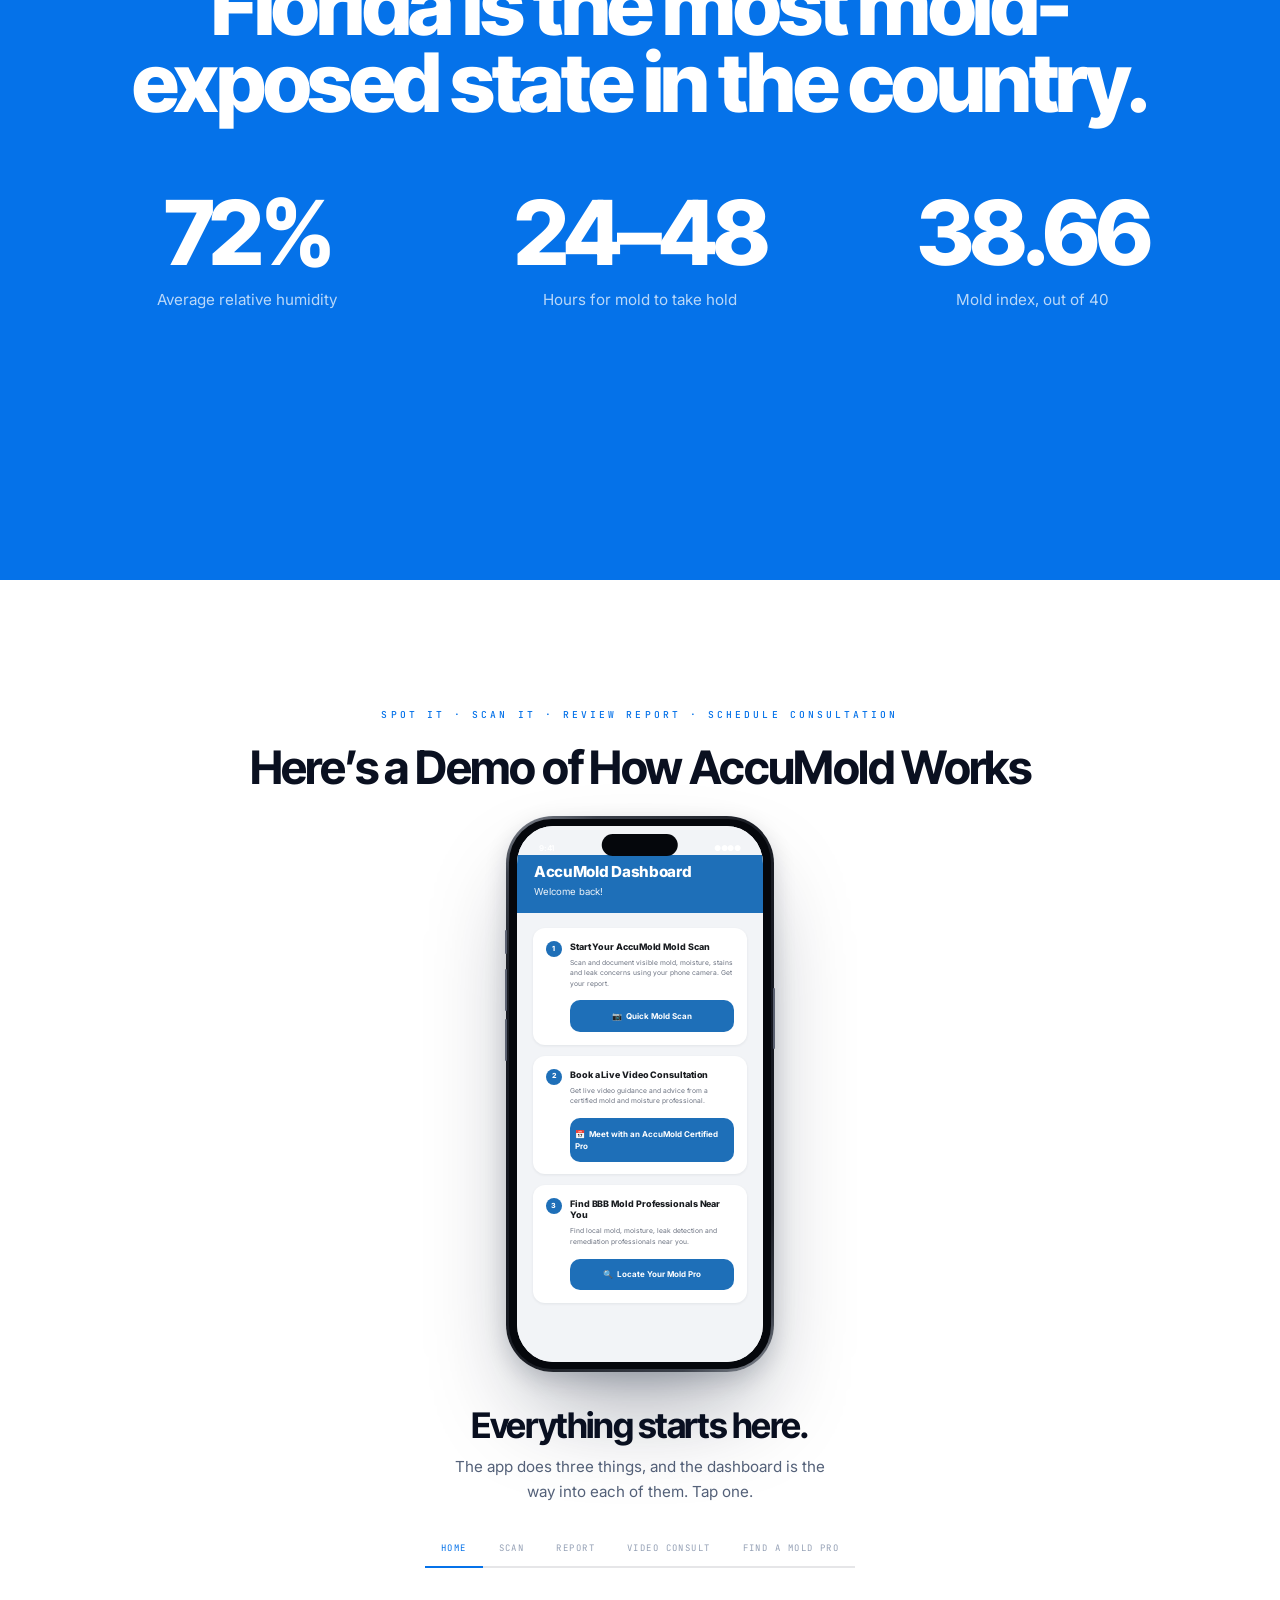
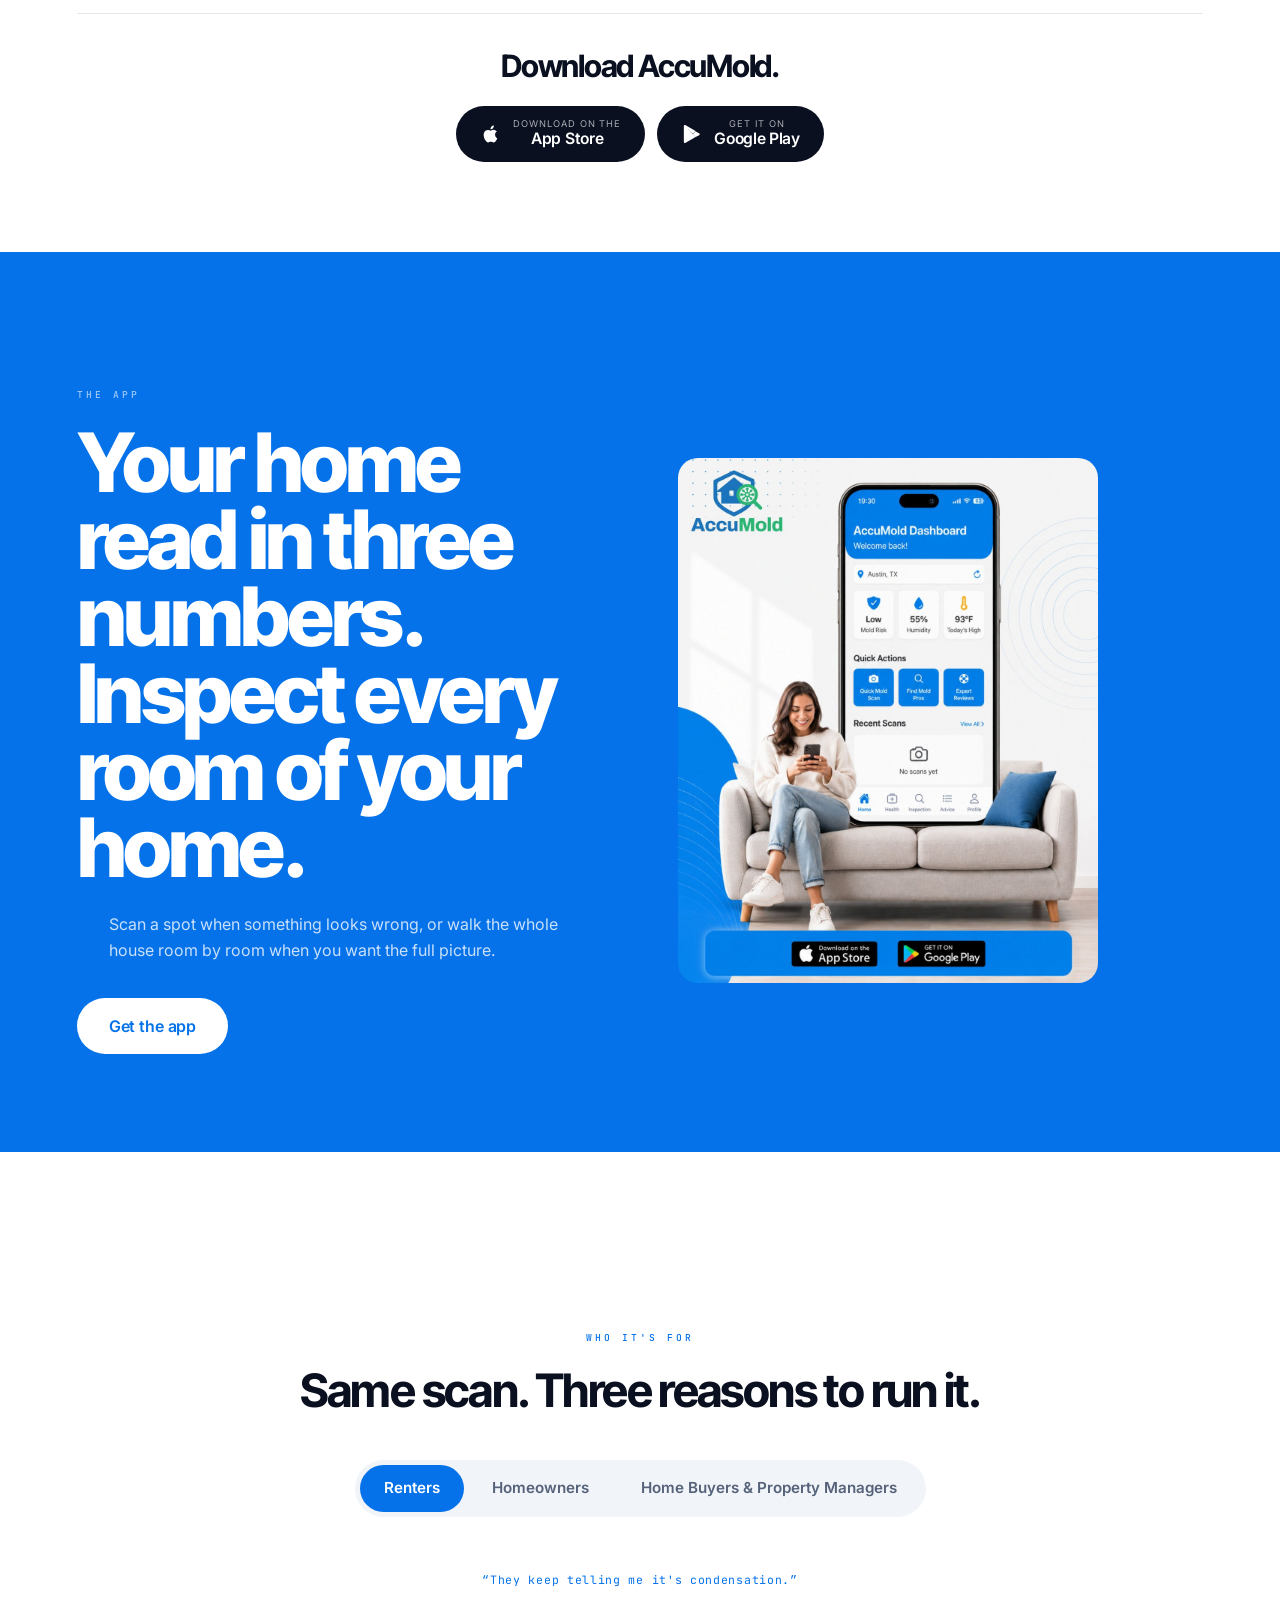
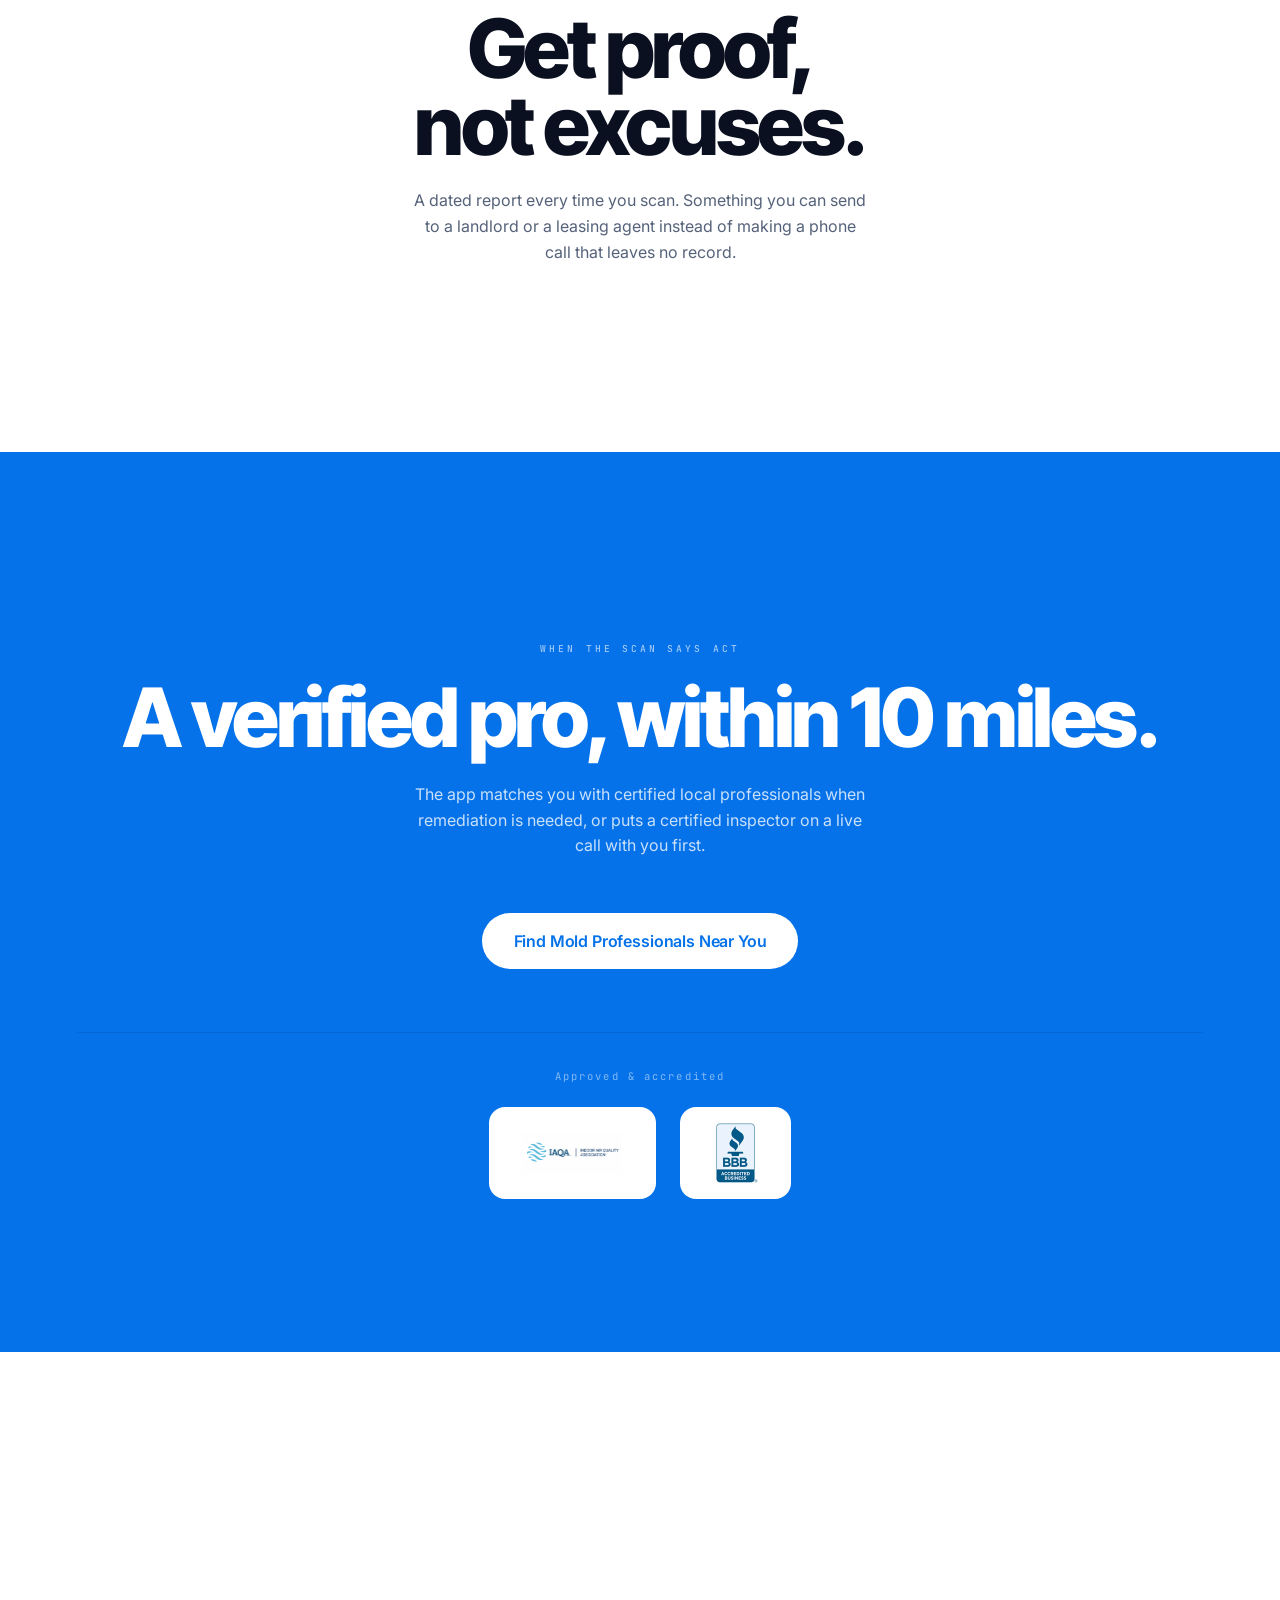
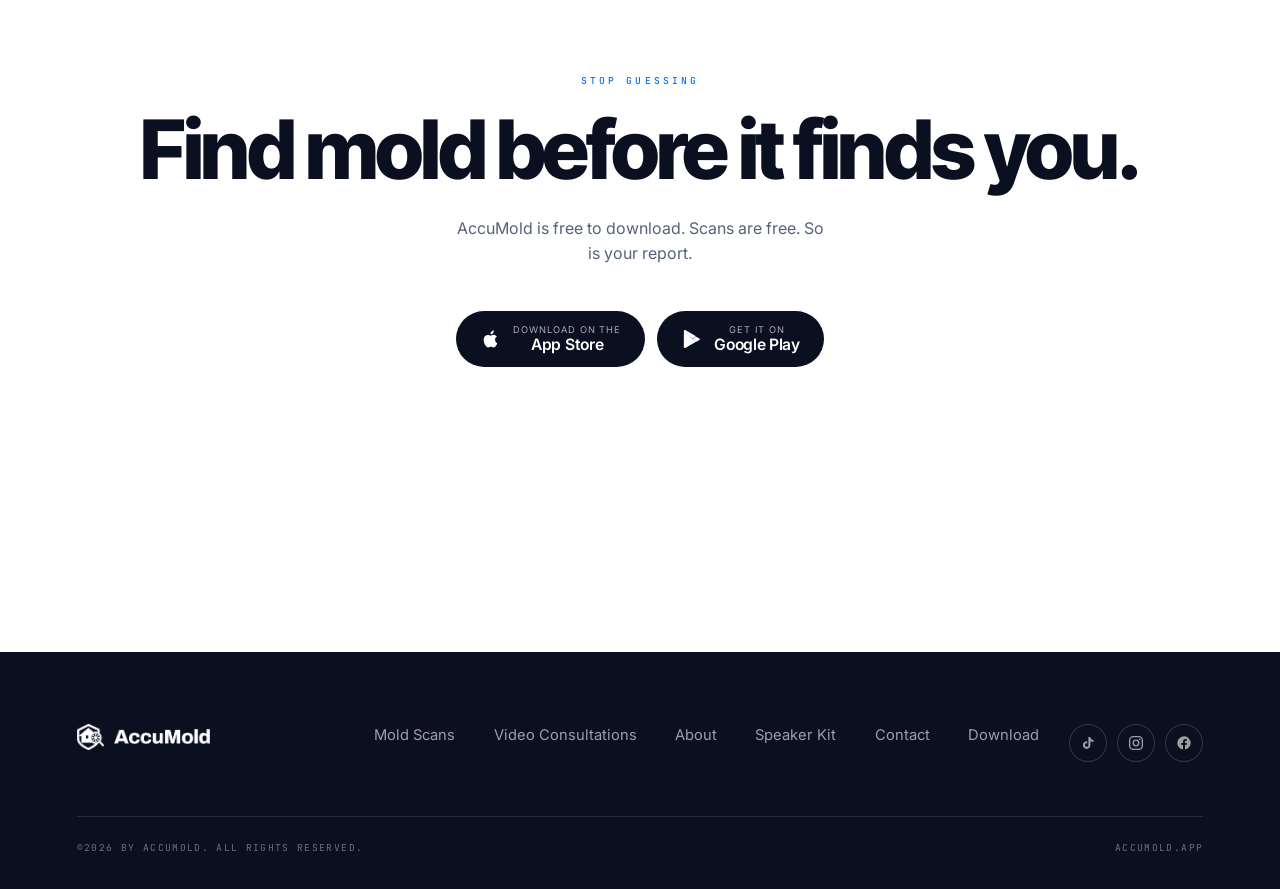
==== commit 55dfebf5: "Wire the contact form to FormSubmit No account and no signup: it posts to FormSubmit's AJAX endpoint" ====
--- a/index.html
+++ b/index.html
@@ -9,7 +9,7 @@
 <link rel="preconnect" href="https://fonts.googleapis.com">
 <link rel="preconnect" href="https://fonts.gstatic.com" crossorigin>
 <link href="https://fonts.googleapis.com/css2?family=Inter:wght@400;500;600;700;800&family=Inter+Tight:wght@600;700;800&family=JetBrains+Mono:wght@400;500&display=swap" rel="stylesheet">
-<link rel="stylesheet" href="css/v2.css?v=131">
+<link rel="stylesheet" href="css/v2.css?v=132">
 <script>
 /* Set before the loader can paint, so a repeat page hides it with no flash.
    sessionStorage, not localStorage: once per visit, and a person coming back
@@ -522,6 +522,6 @@
   </div>
 </footer>
 
-<script src="js/v2.js?v=131"></script>
+<script src="js/v2.js?v=132"></script>
 </body>
 </html>
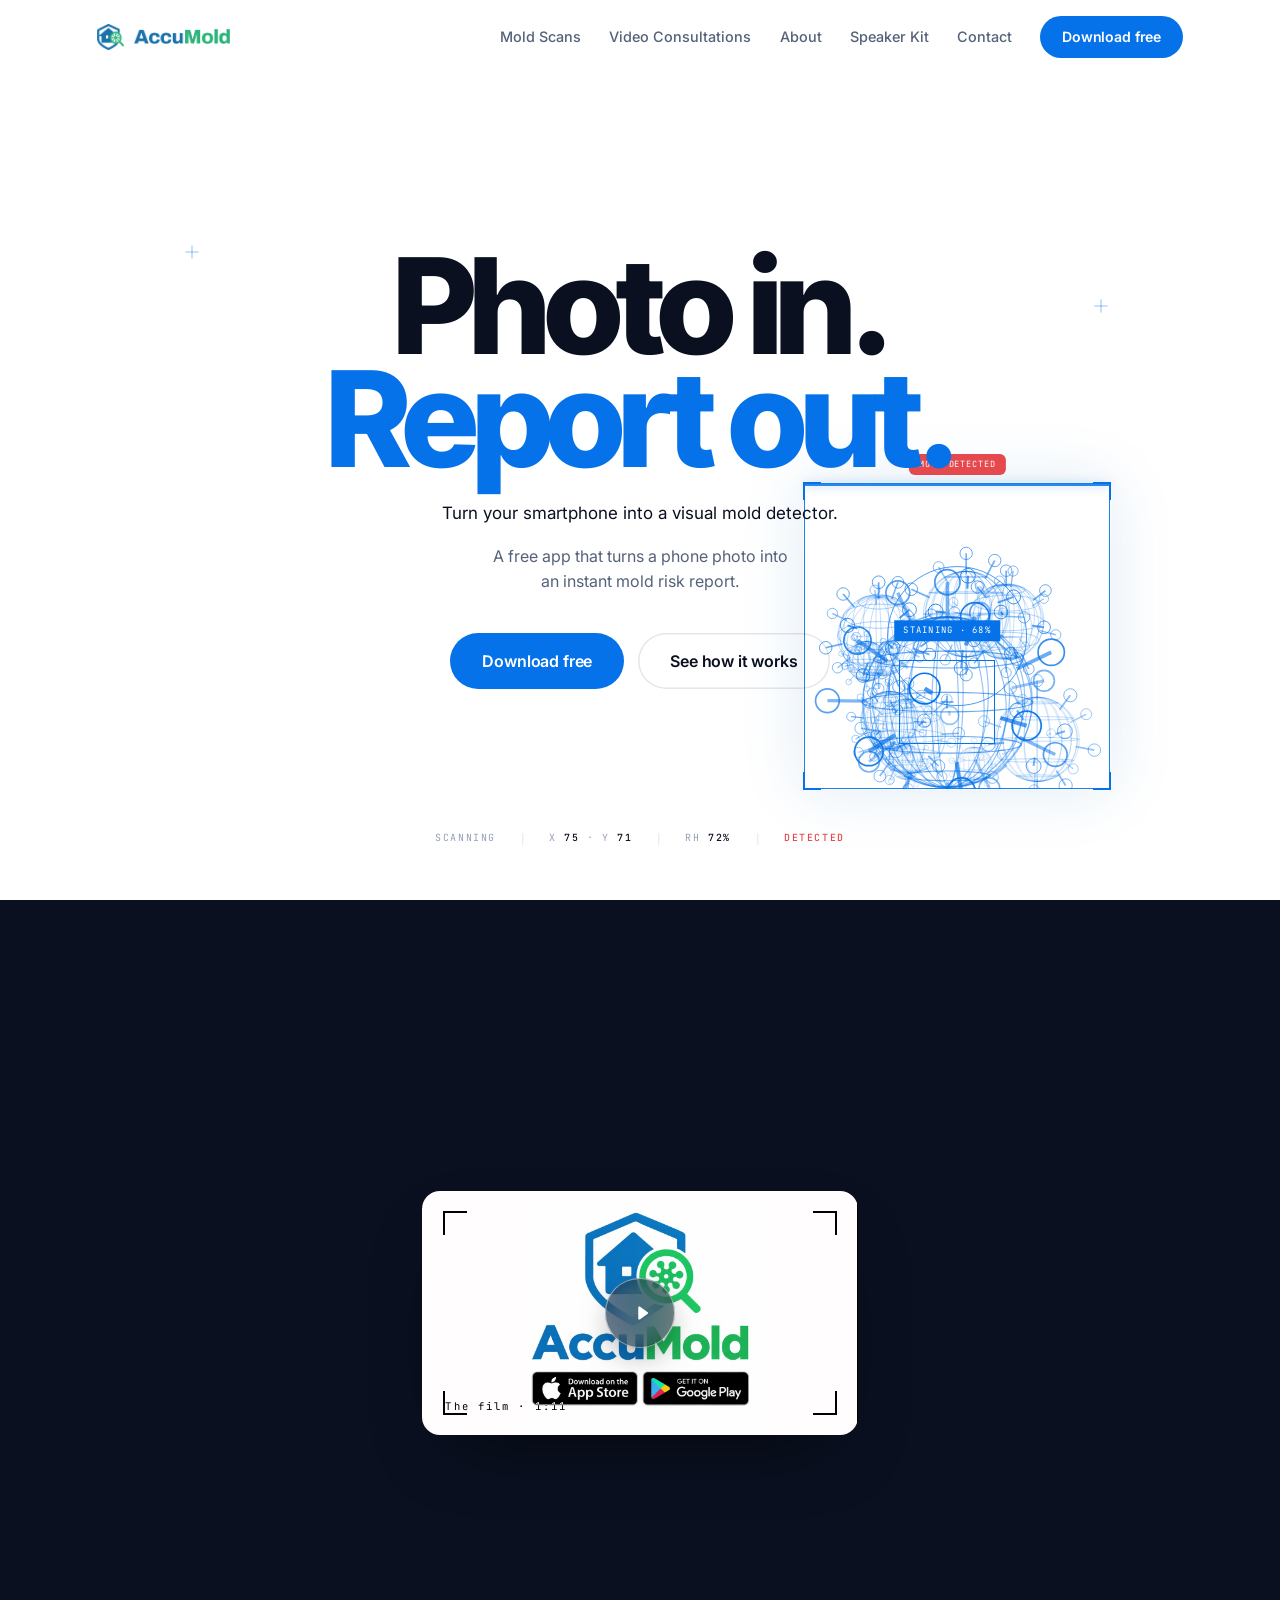
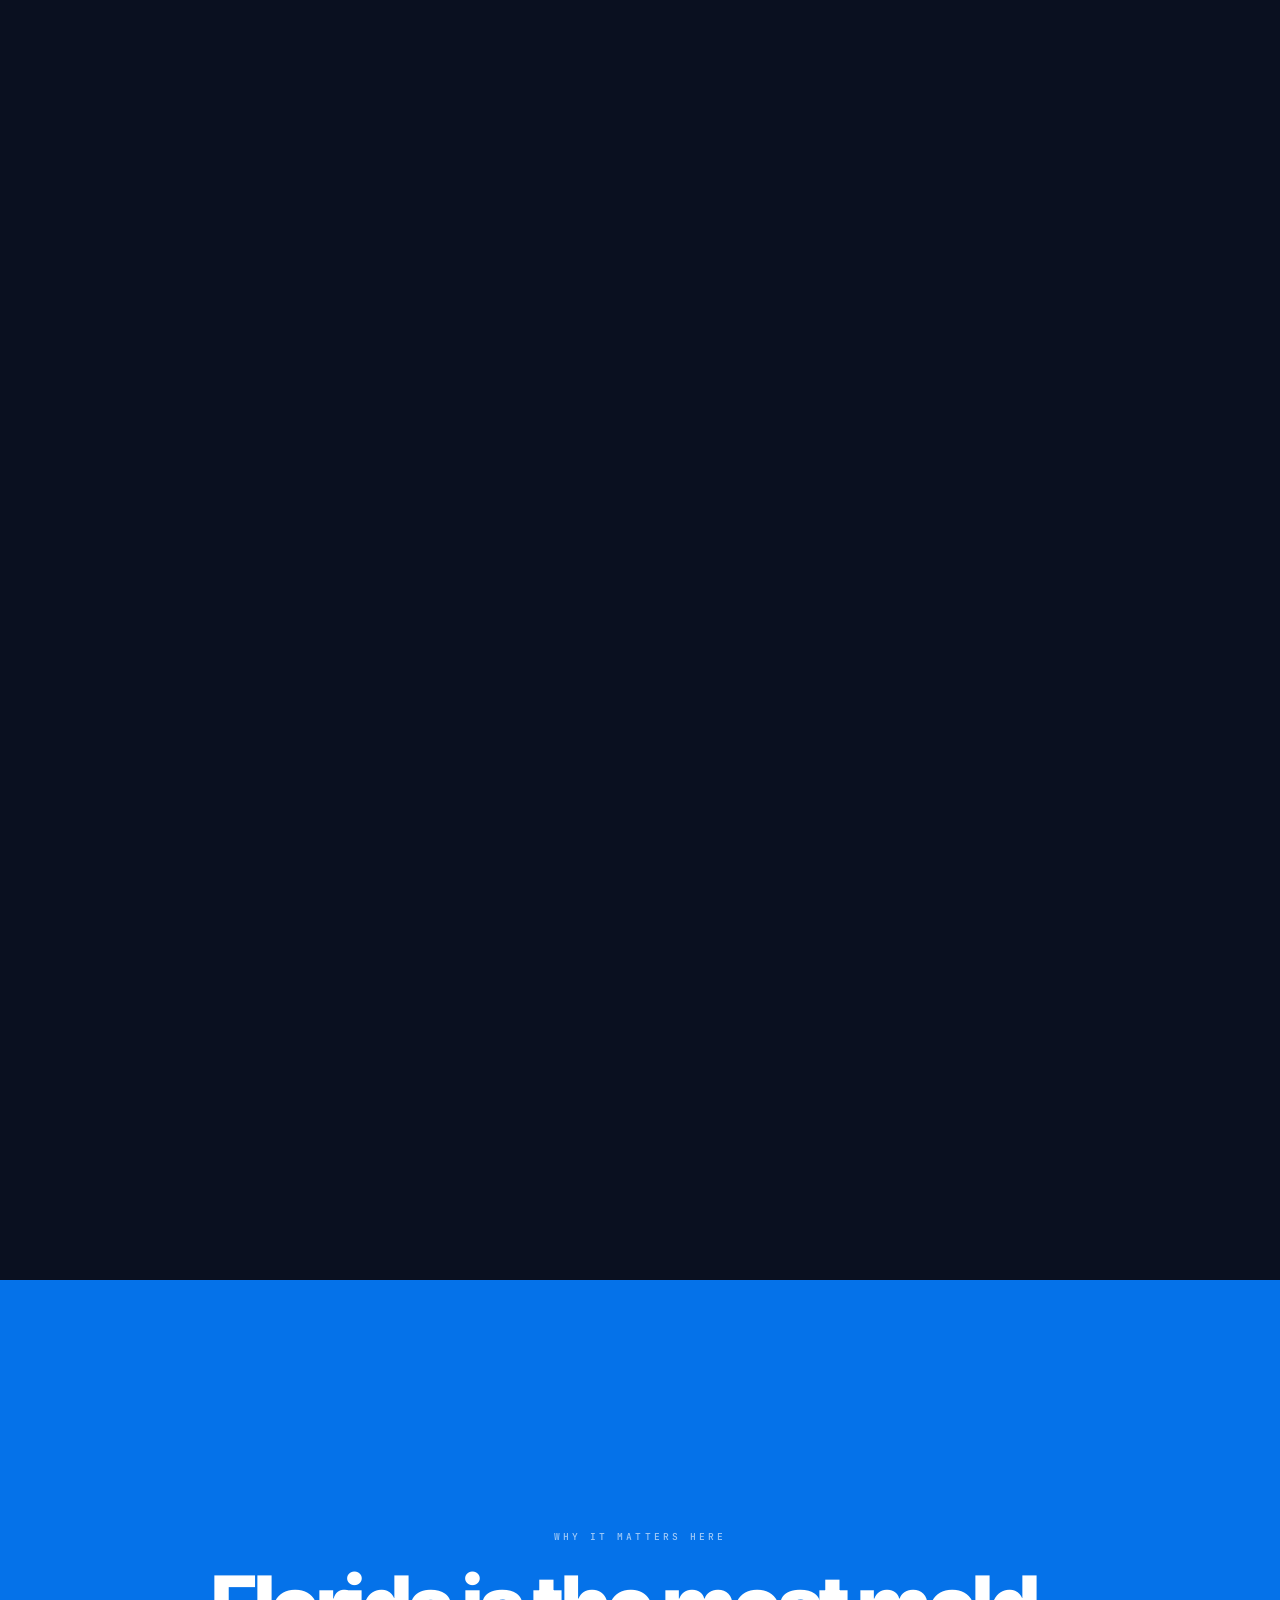
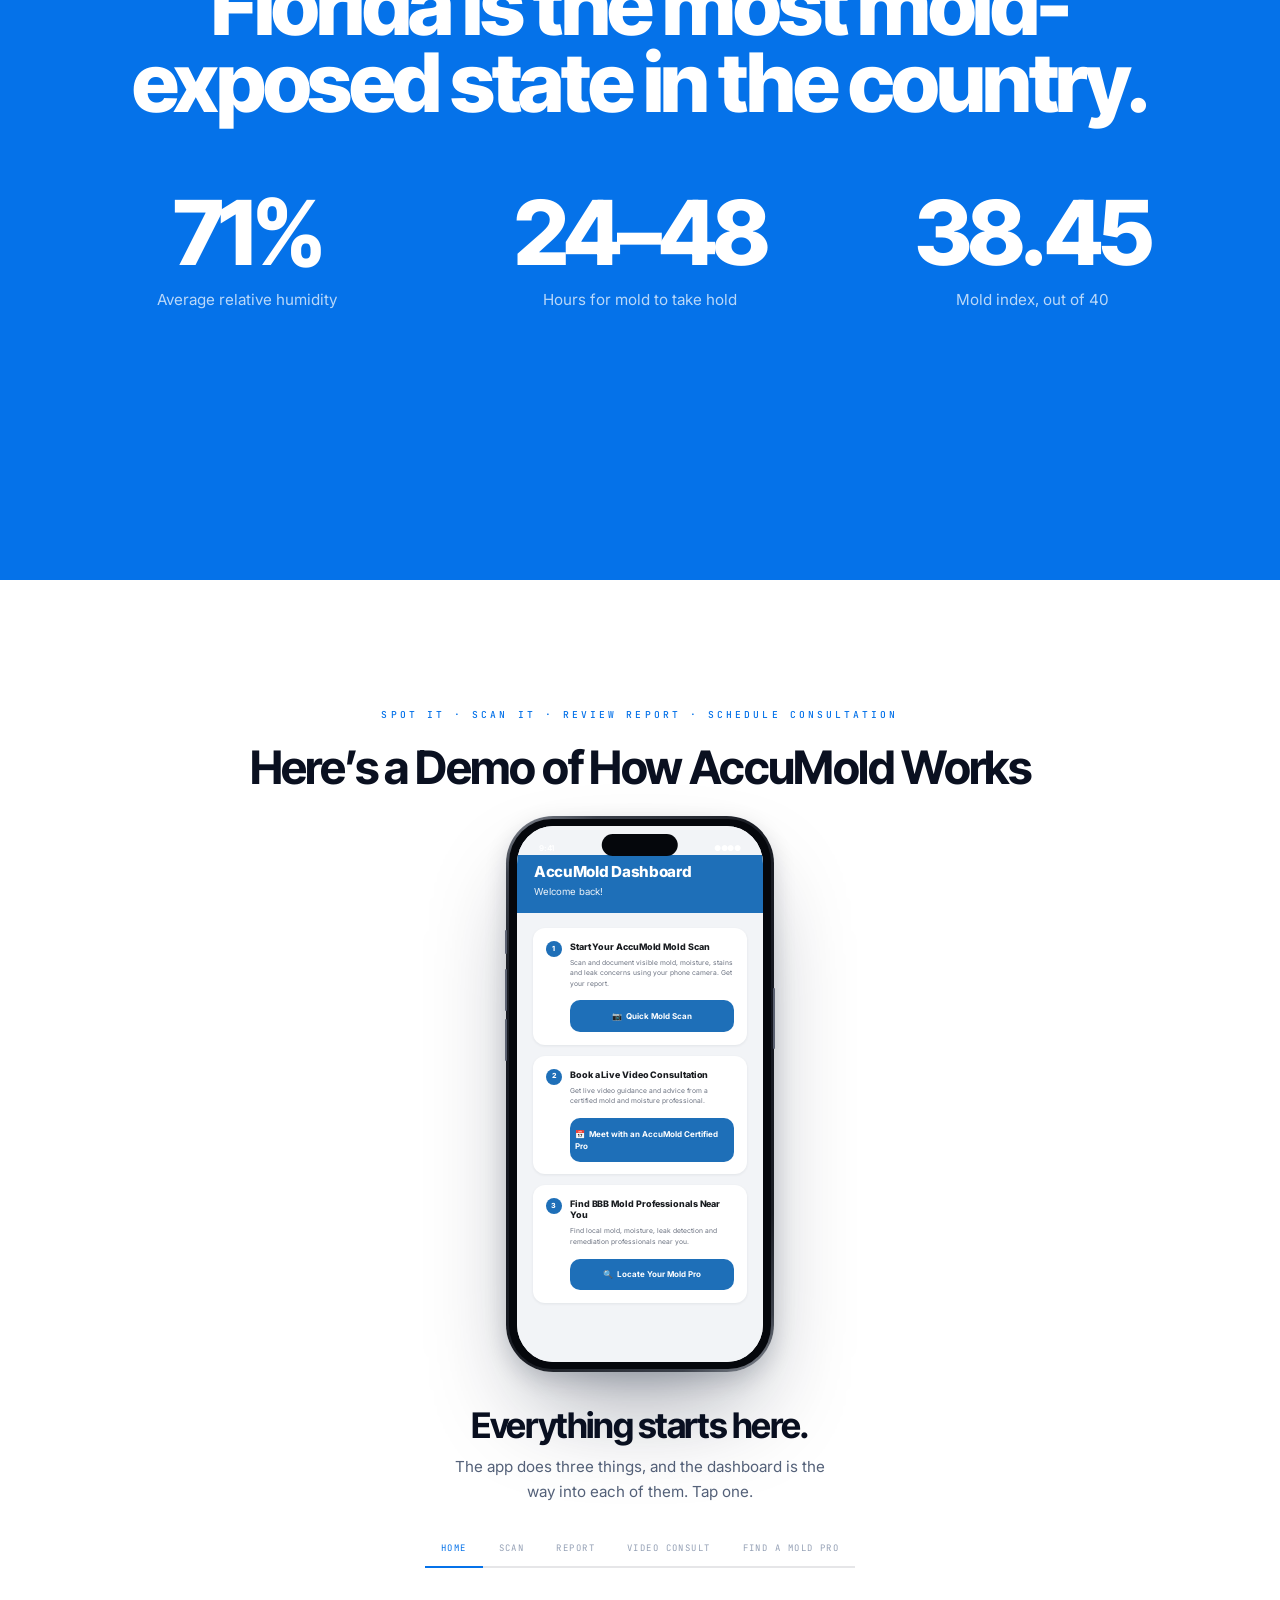
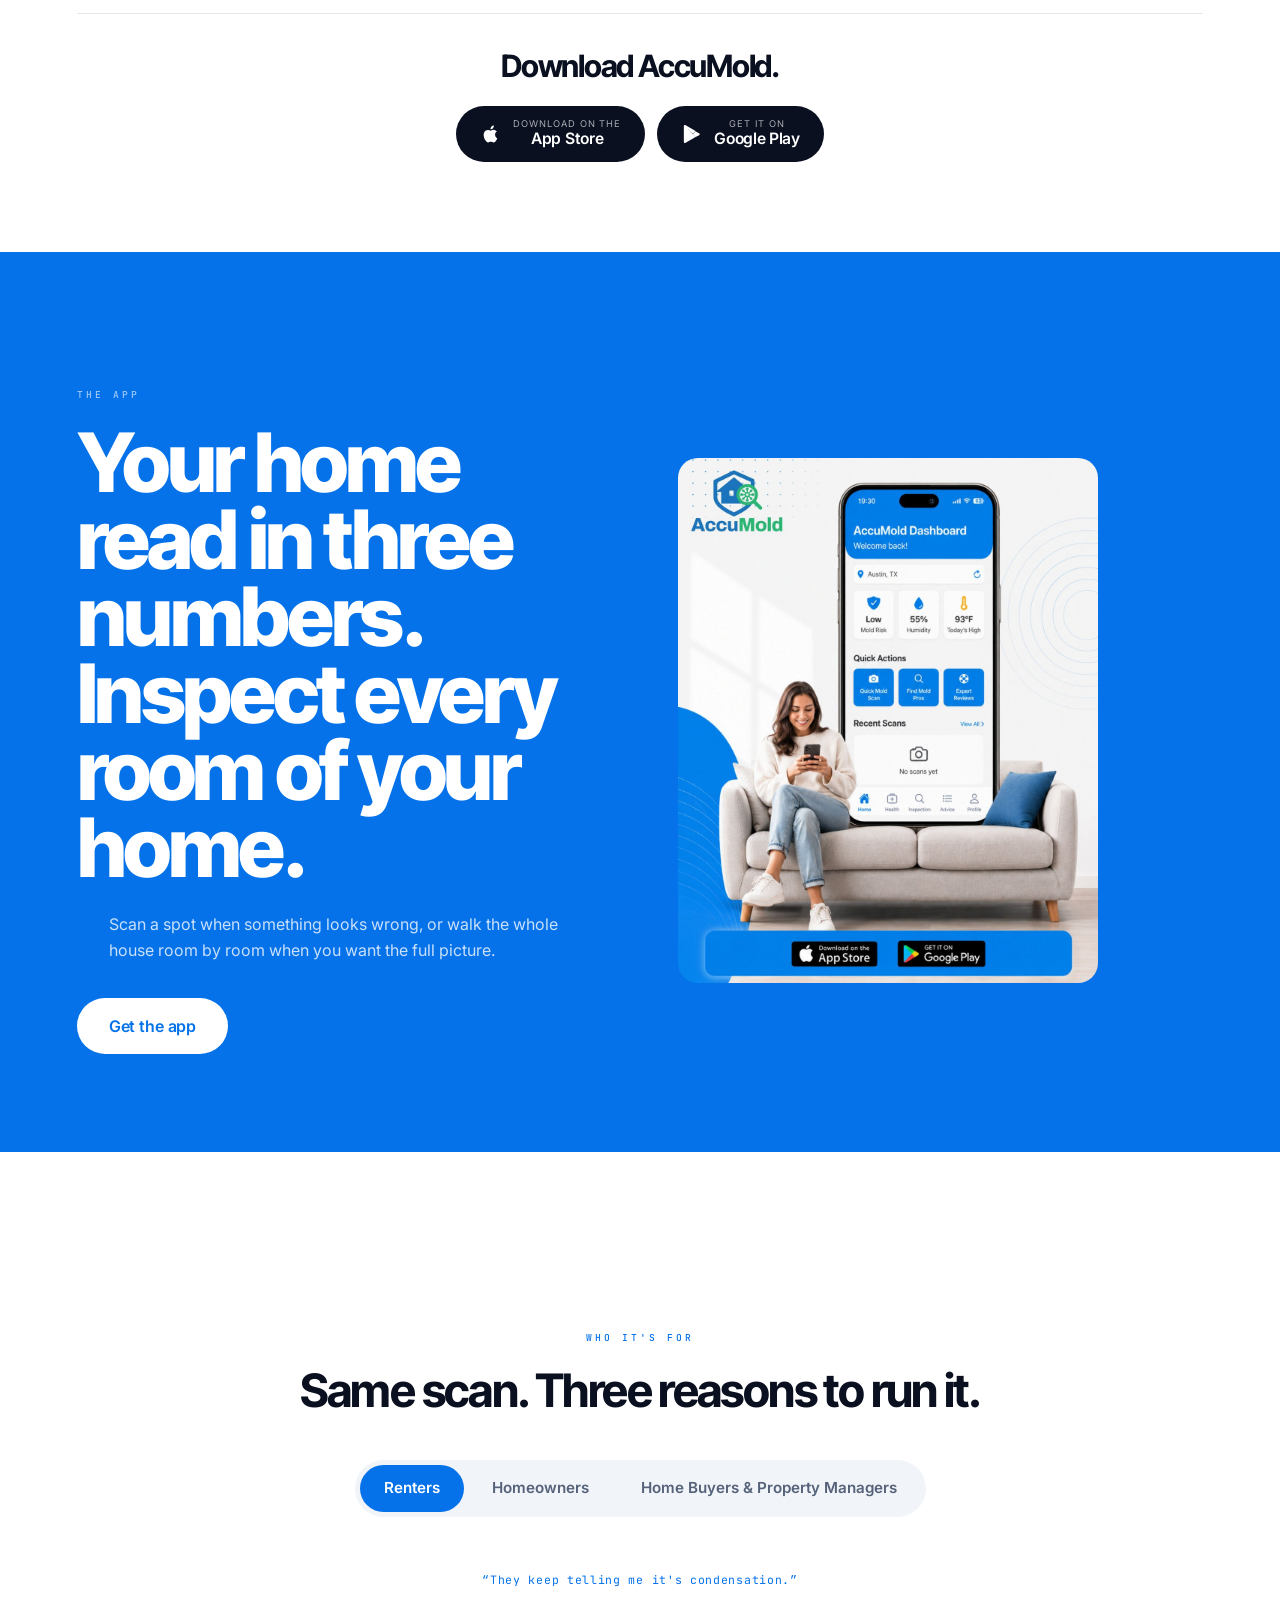
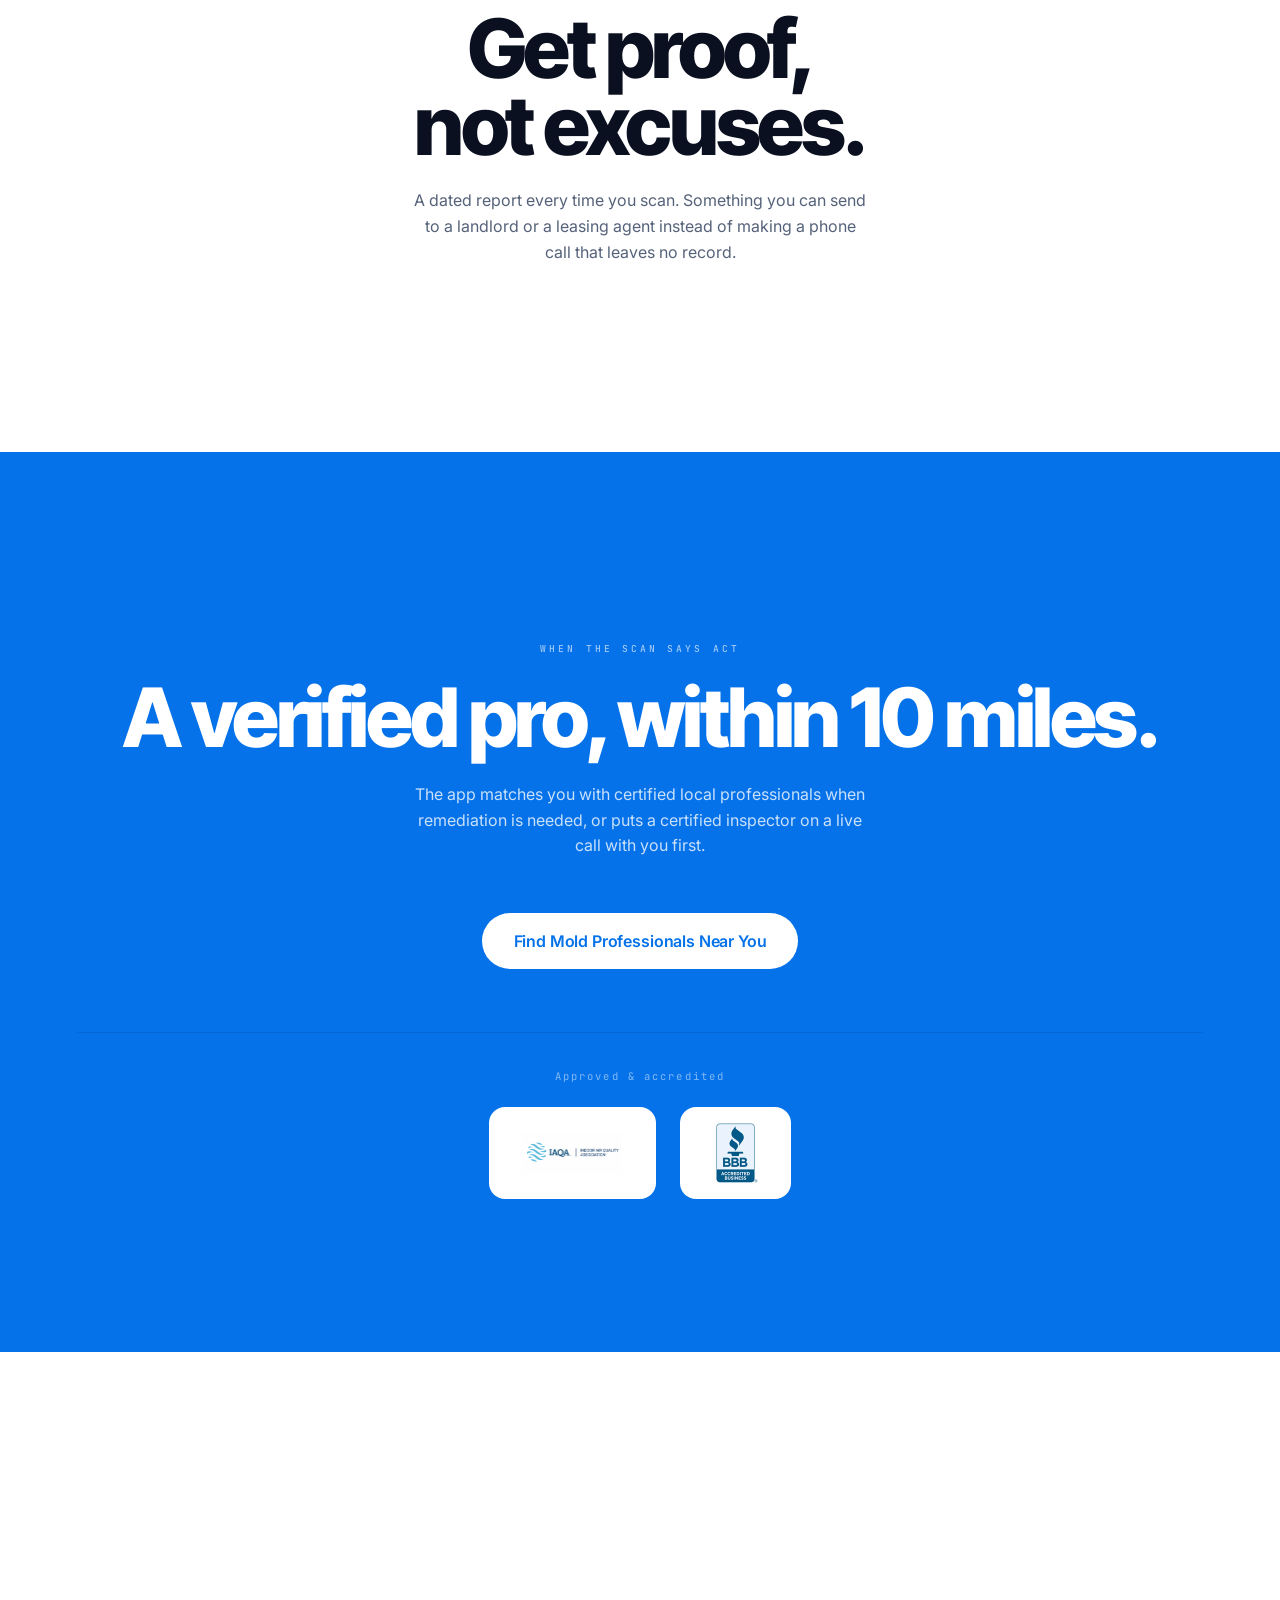
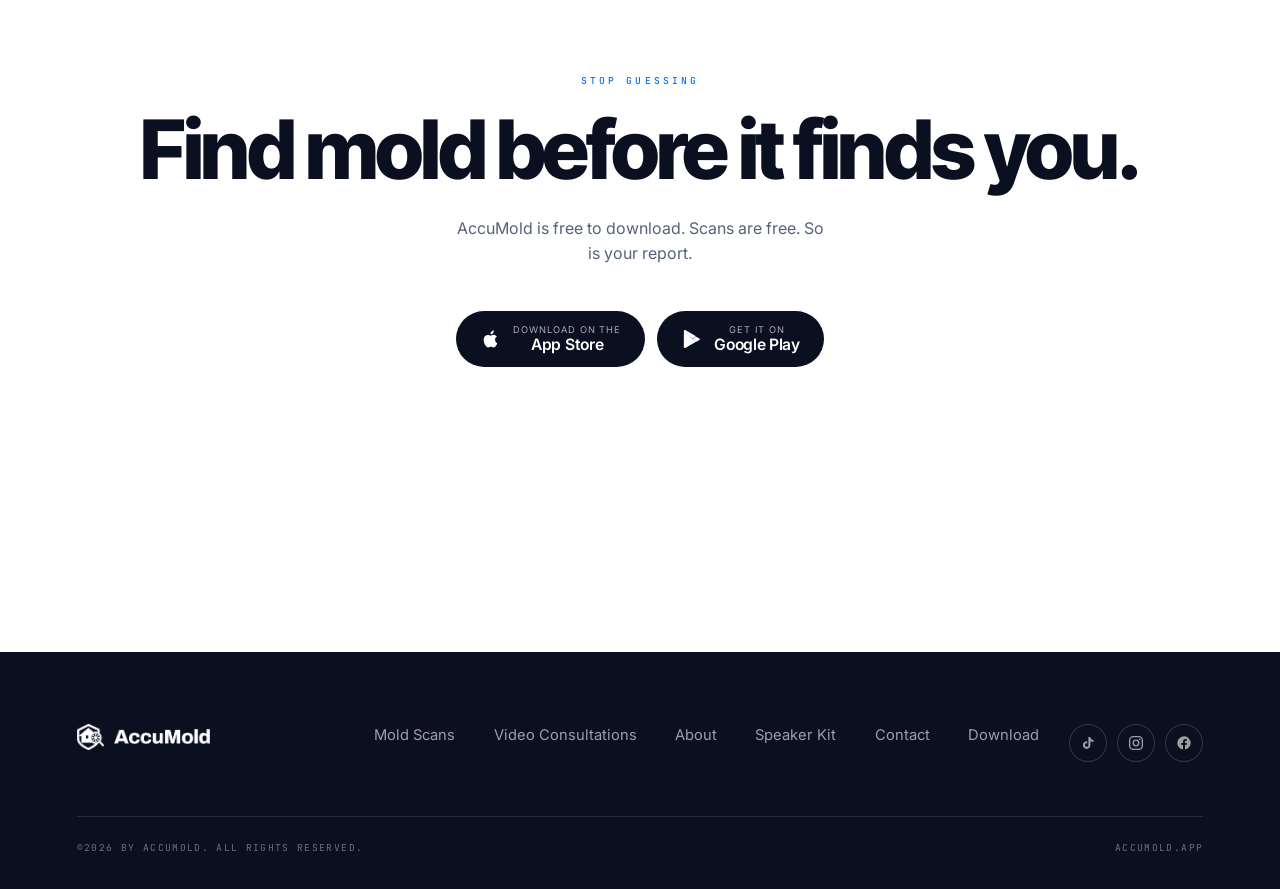
==== commit b905135d: "Use FormSubmit's token so the inbox address is not in the page source Activation returned a token fo" ====
--- a/index.html
+++ b/index.html
@@ -9,7 +9,7 @@
 <link rel="preconnect" href="https://fonts.googleapis.com">
 <link rel="preconnect" href="https://fonts.gstatic.com" crossorigin>
 <link href="https://fonts.googleapis.com/css2?family=Inter:wght@400;500;600;700;800&family=Inter+Tight:wght@600;700;800&family=JetBrains+Mono:wght@400;500&display=swap" rel="stylesheet">
-<link rel="stylesheet" href="css/v2.css?v=132">
+<link rel="stylesheet" href="css/v2.css?v=133">
 <script>
 /* Set before the loader can paint, so a repeat page hides it with no flash.
    sessionStorage, not localStorage: once per visit, and a person coming back
@@ -522,6 +522,6 @@
   </div>
 </footer>
 
-<script src="js/v2.js?v=132"></script>
+<script src="js/v2.js?v=133"></script>
 </body>
 </html>
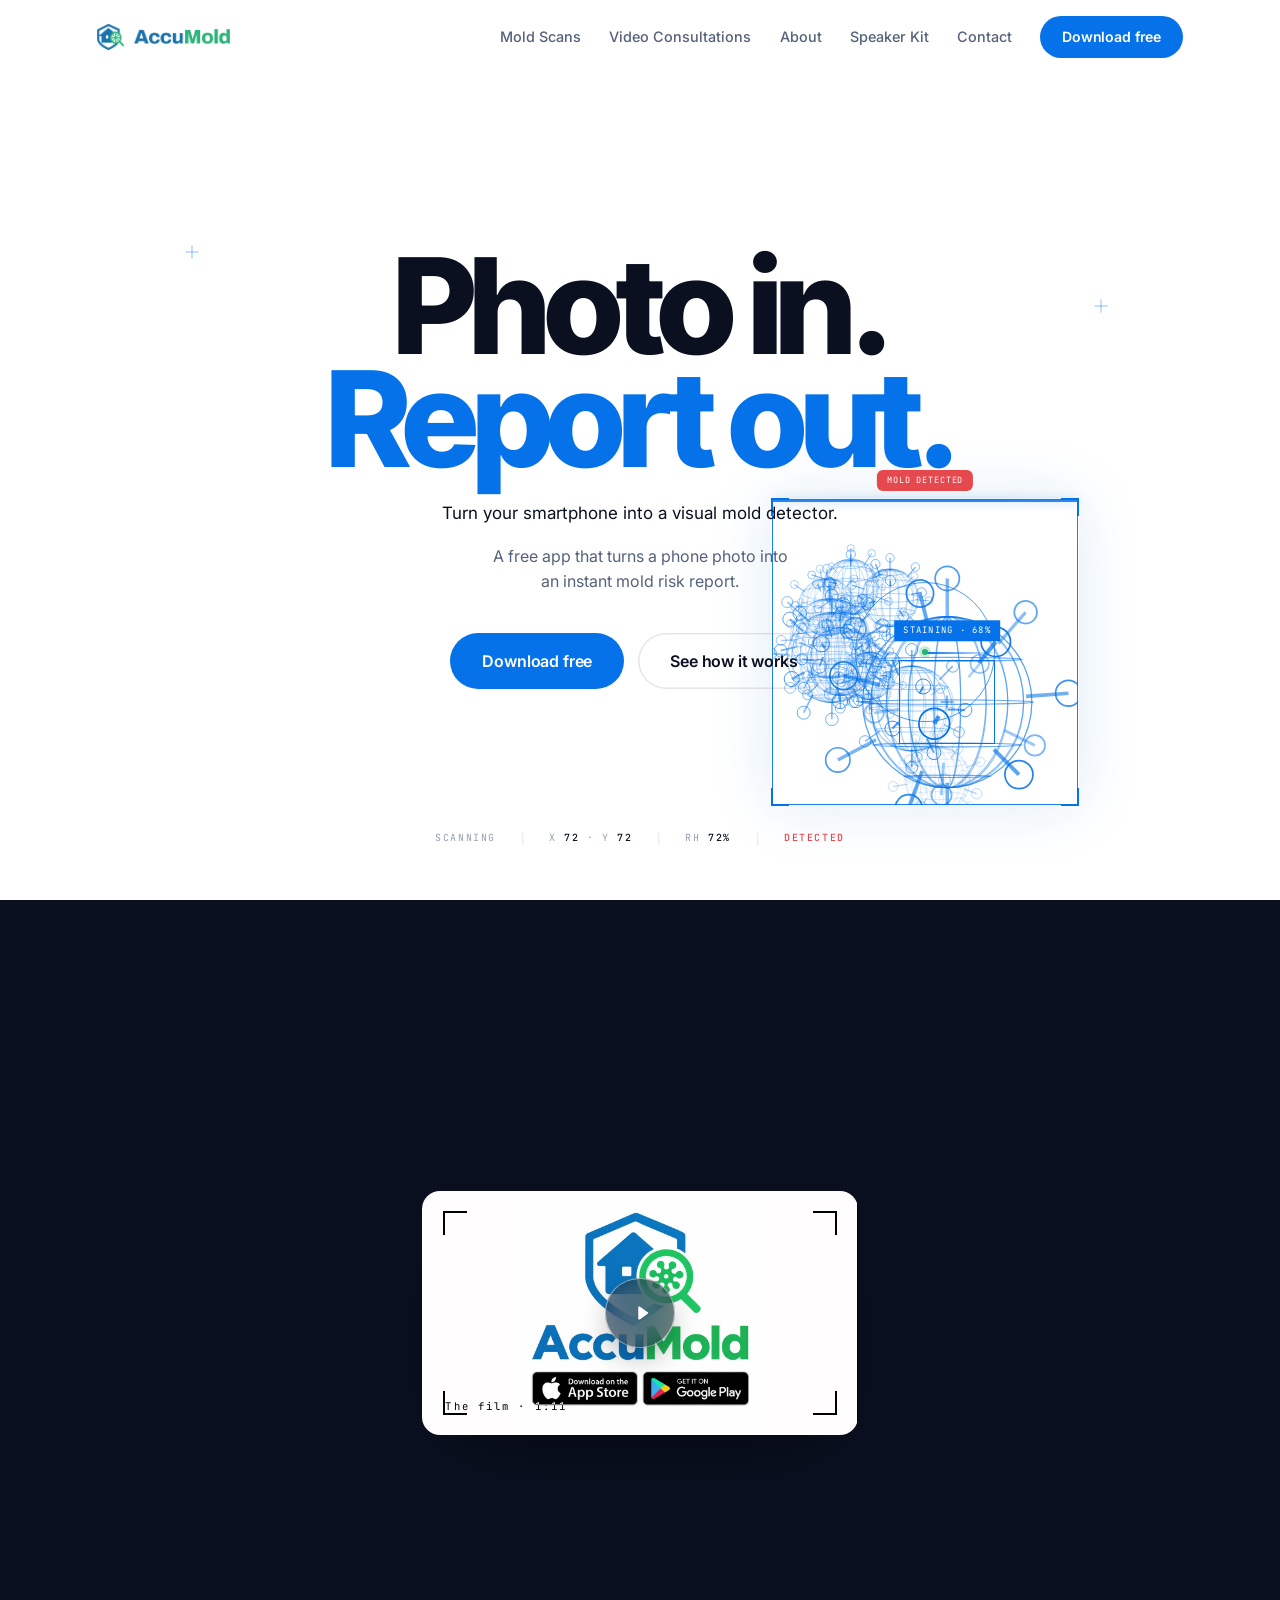
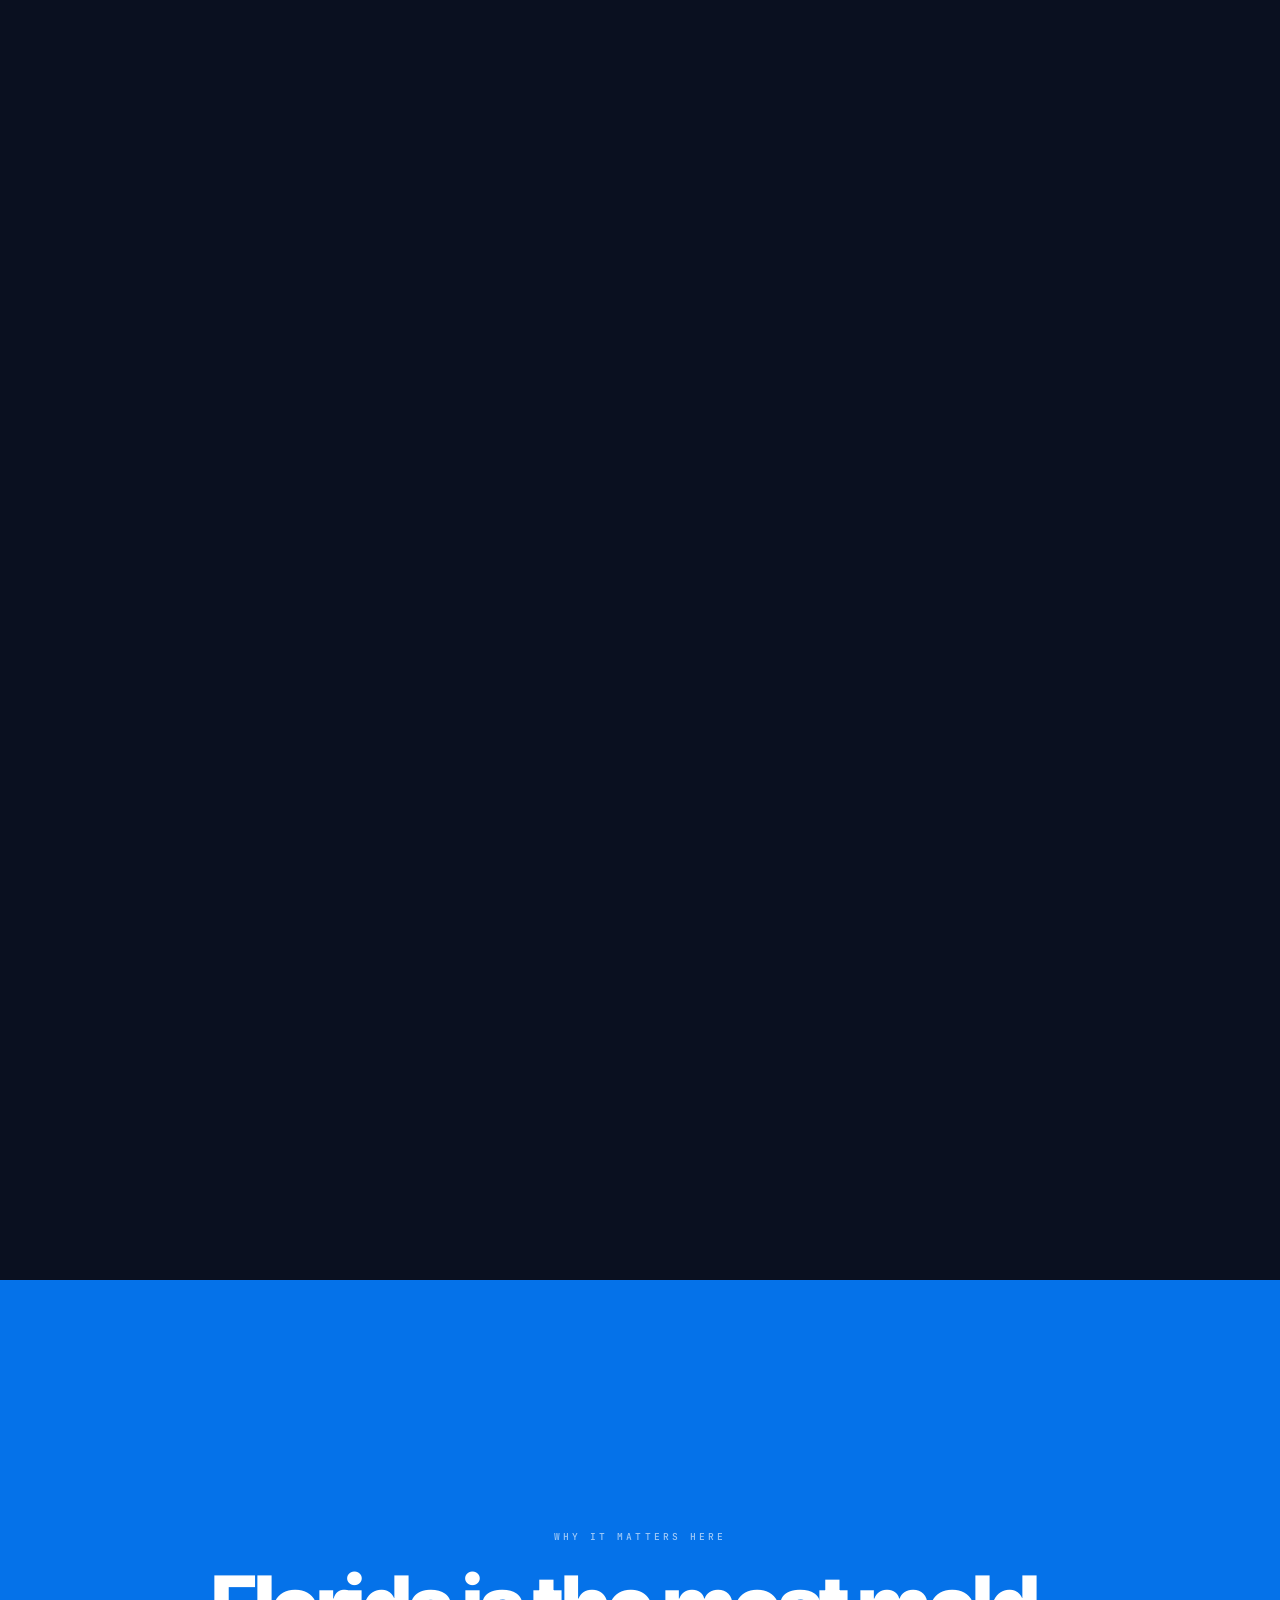
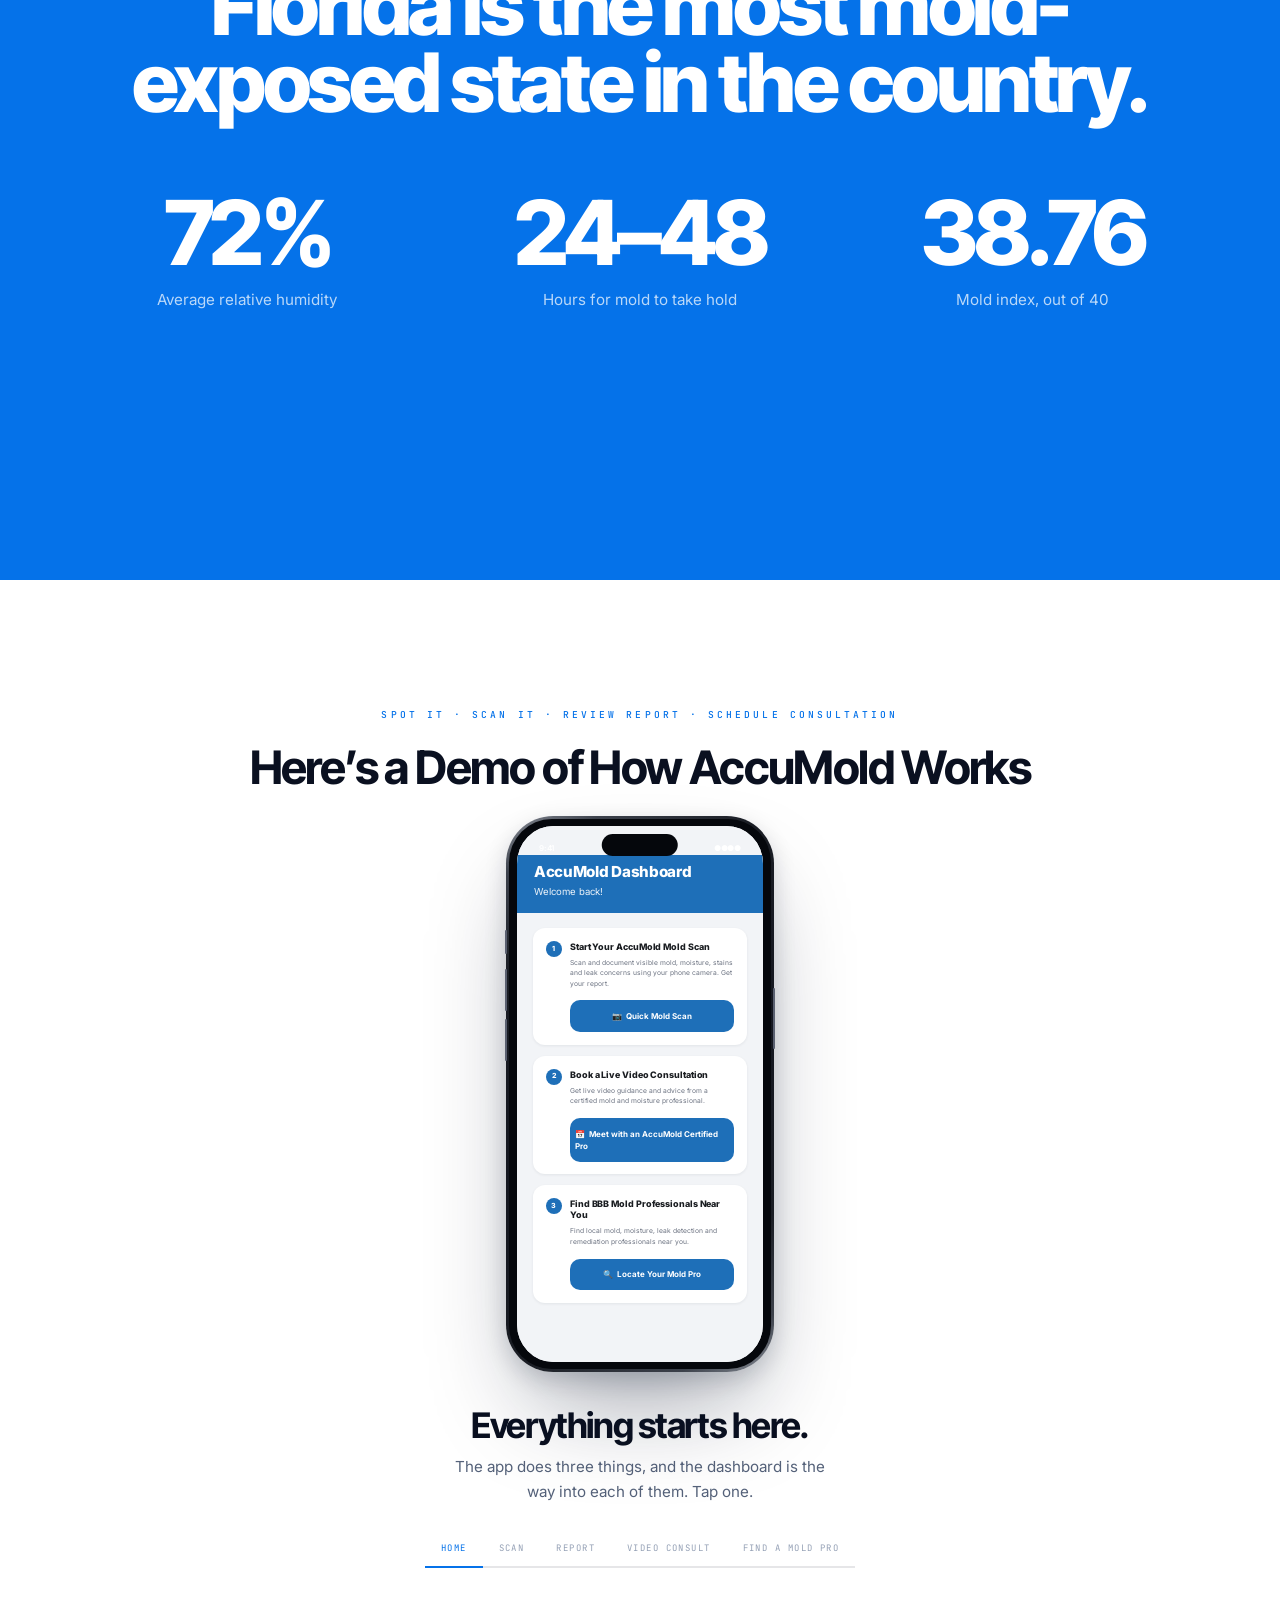
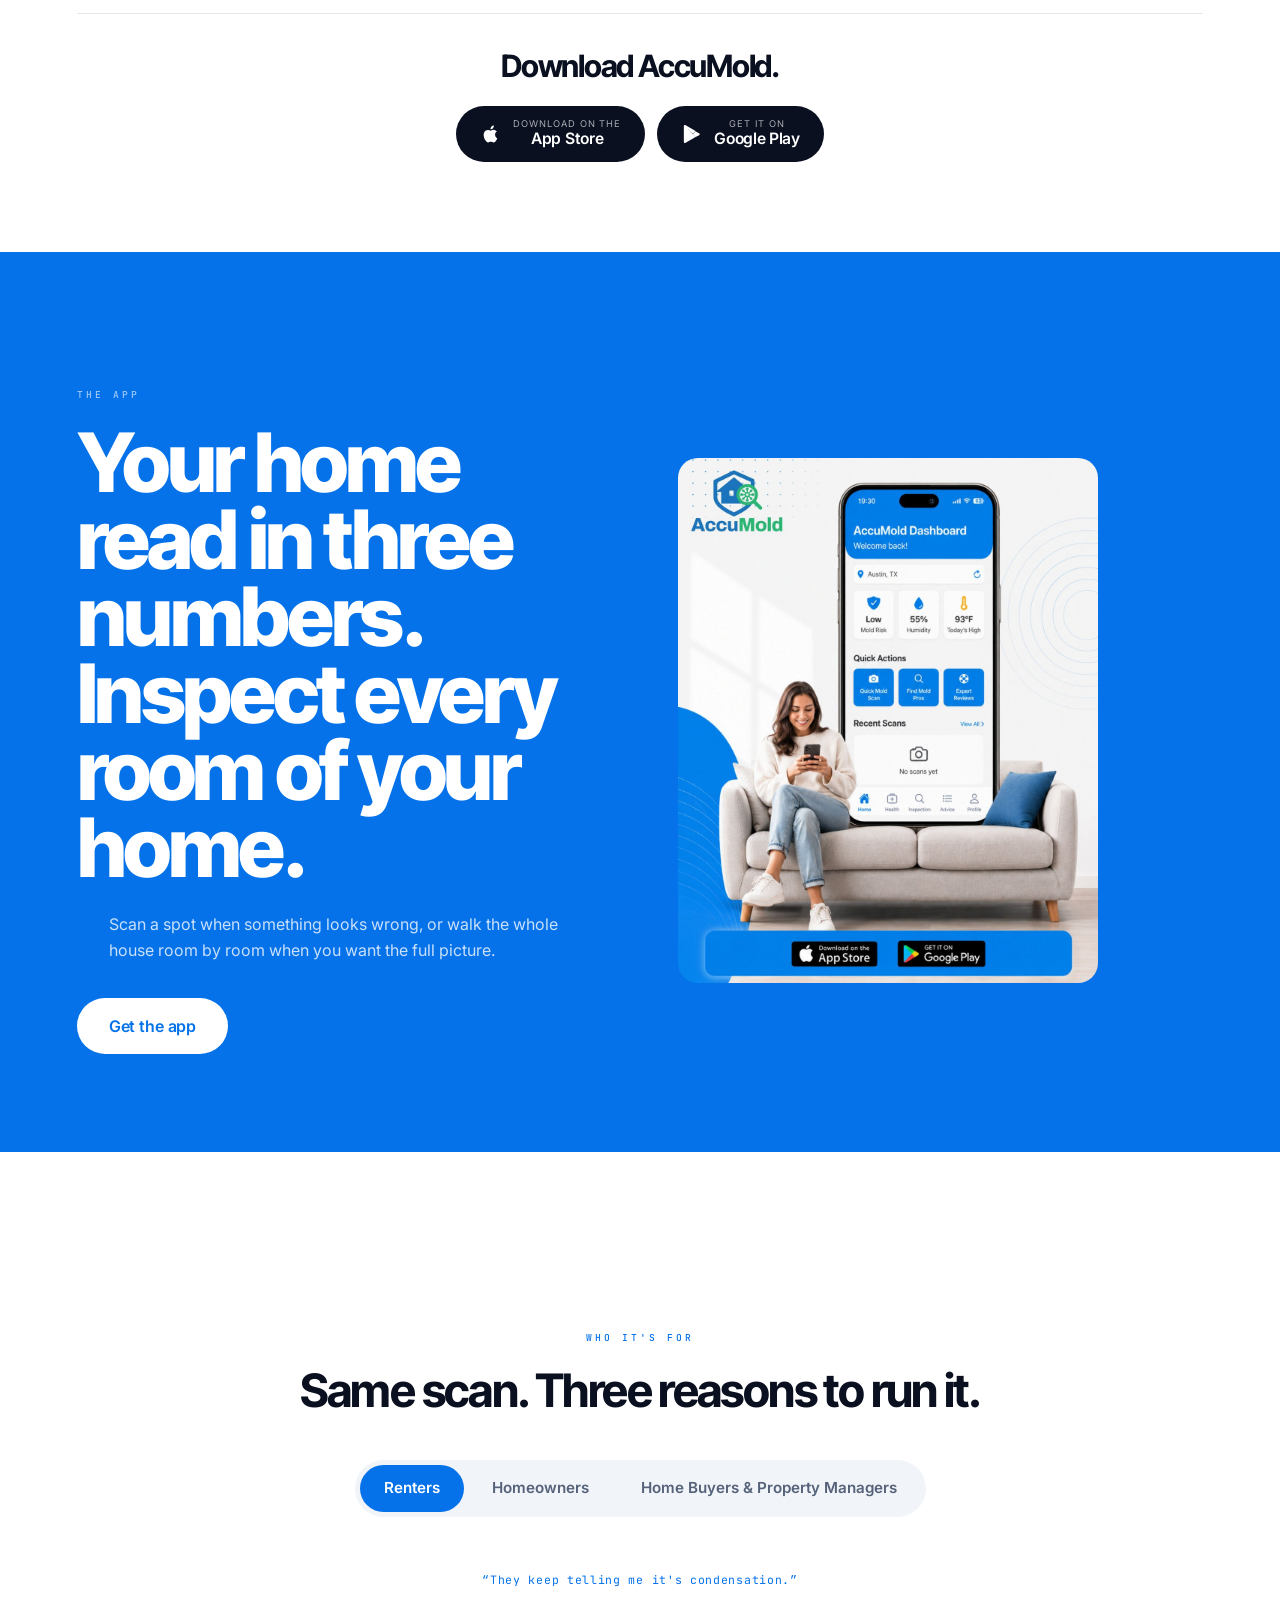
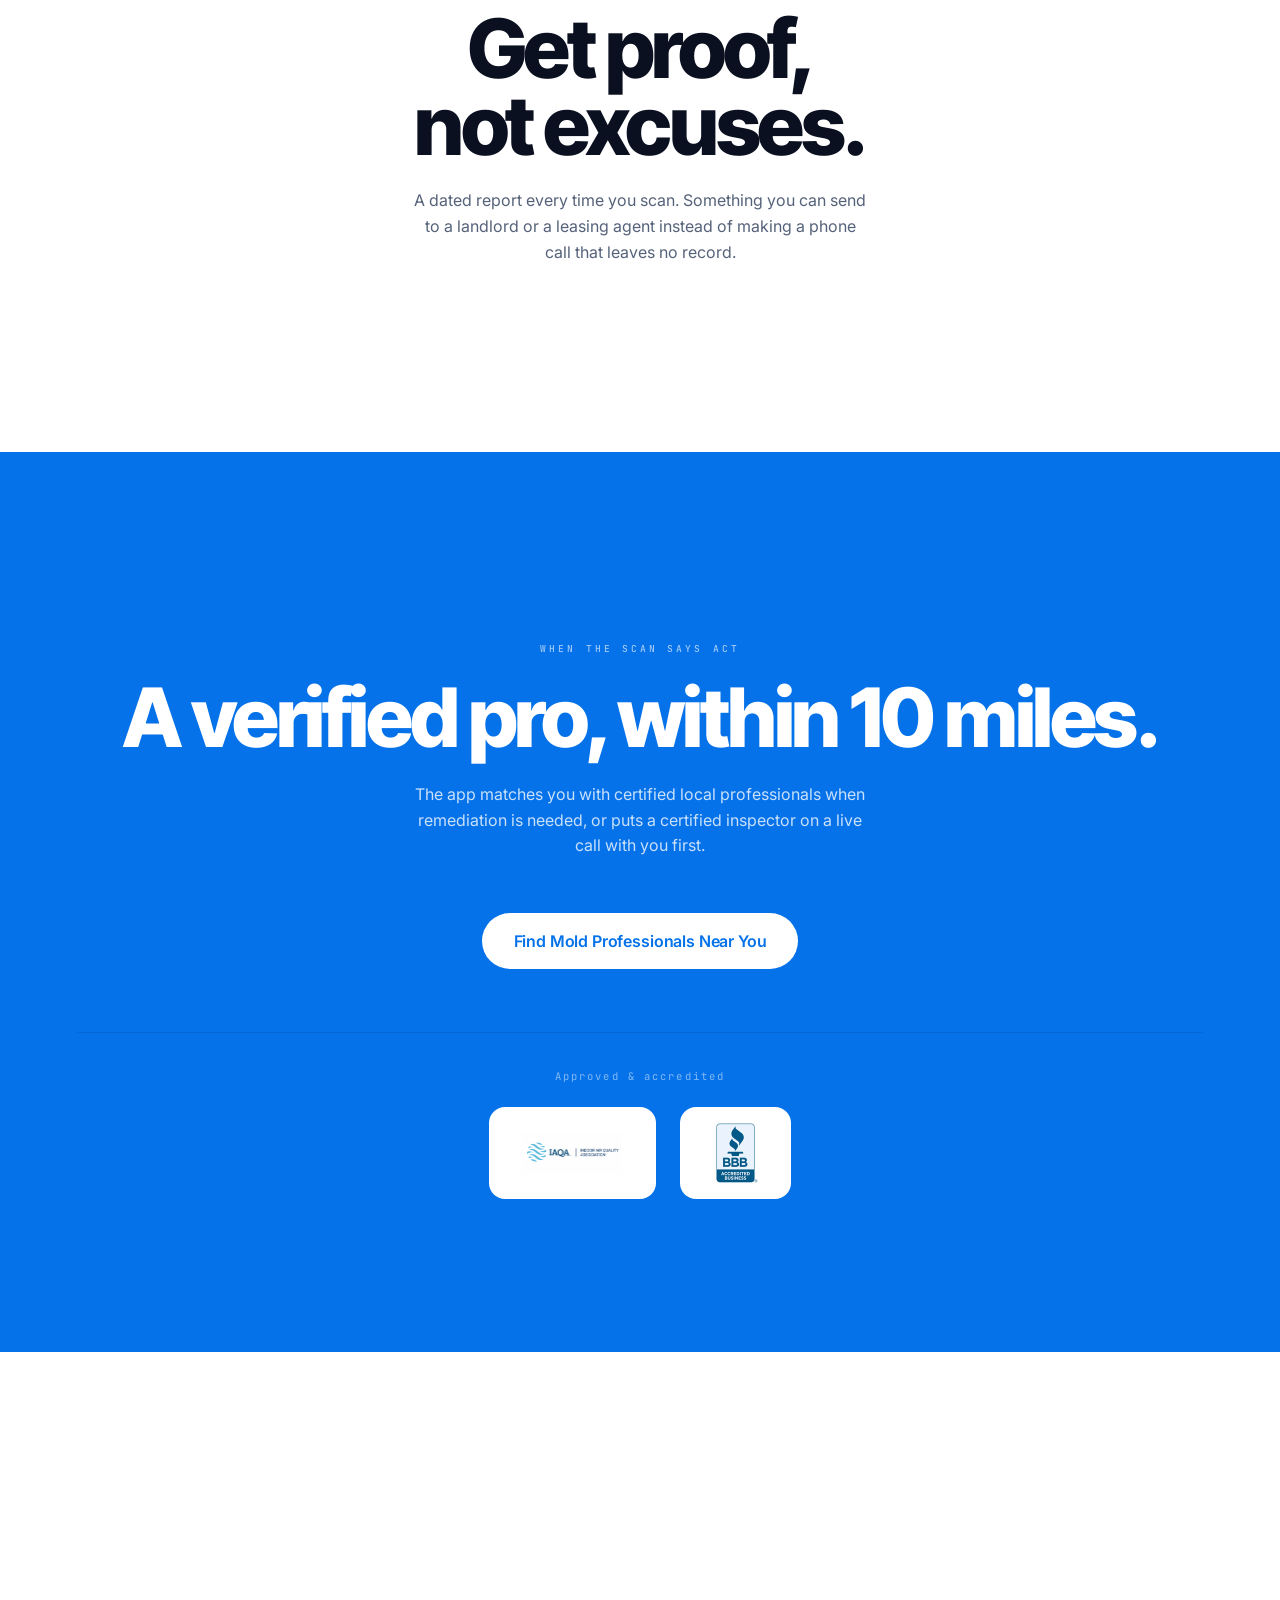
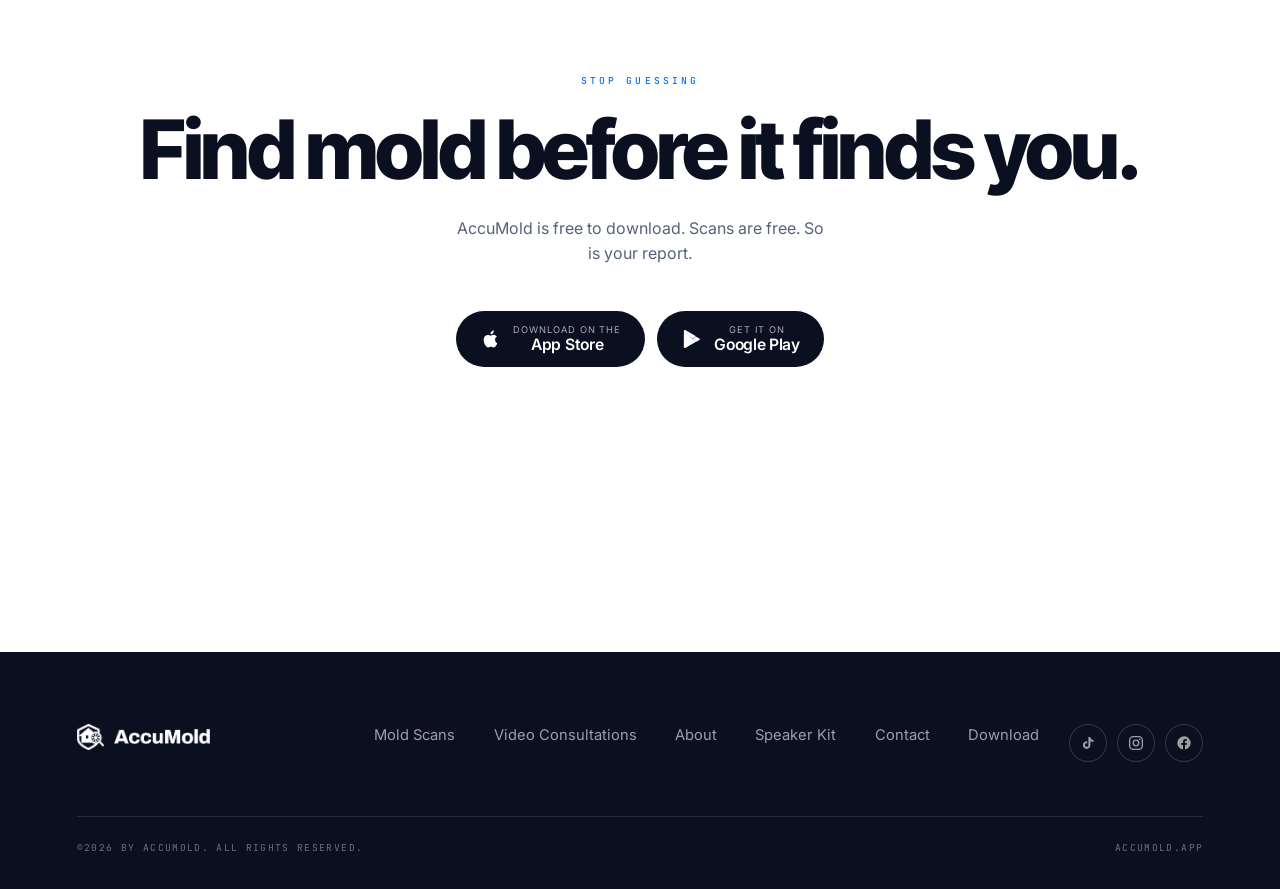
==== commit af00071f: "Wire the social links, tracking stripped All three verified: Instagram and TikTok resolve directly, " ====
--- a/index.html
+++ b/index.html
@@ -9,7 +9,7 @@
 <link rel="preconnect" href="https://fonts.googleapis.com">
 <link rel="preconnect" href="https://fonts.gstatic.com" crossorigin>
 <link href="https://fonts.googleapis.com/css2?family=Inter:wght@400;500;600;700;800&family=Inter+Tight:wght@600;700;800&family=JetBrains+Mono:wght@400;500&display=swap" rel="stylesheet">
-<link rel="stylesheet" href="css/v2.css?v=133">
+<link rel="stylesheet" href="css/v2.css?v=134">
 <script>
 /* Set before the loader can paint, so a repeat page hides it with no flash.
    sessionStorage, not localStorage: once per visit, and a person coming back
@@ -510,9 +510,9 @@
         <a href="#get">Download</a>
       </nav>
       <div class="socials">
-        <a href="#" aria-label="TikTok"><svg viewBox="0 0 24 24" fill="currentColor"><path d="M16.6 5.8a4.9 4.9 0 0 1-1-2.8h-3v12.2a2.6 2.6 0 1 1-1.8-2.5V9.5a5.7 5.7 0 1 0 4.9 5.6V9.1a8 8 0 0 0 4.6 1.5v-3a4.8 4.8 0 0 1-3.7-1.8Z"/></svg></a>
-        <a href="#" aria-label="Instagram"><svg viewBox="0 0 24 24" fill="none" stroke="currentColor" stroke-width="2"><rect x="2.5" y="2.5" width="19" height="19" rx="5.5"/><circle cx="12" cy="12" r="4.2"/><circle cx="17.6" cy="6.4" r="1.2" fill="currentColor" stroke="none"/></svg></a>
-        <a href="#" aria-label="Facebook"><svg viewBox="0 0 24 24" fill="currentColor"><path d="M22 12a10 10 0 1 0-11.6 9.9v-7H7.9V12h2.5V9.8c0-2.5 1.5-3.9 3.8-3.9 1.1 0 2.2.2 2.2.2v2.5h-1.3c-1.2 0-1.6.8-1.6 1.6V12h2.8l-.4 2.9h-2.4v7A10 10 0 0 0 22 12Z"/></svg></a>
+        <a href="https://www.tiktok.com/@accumold" target="_blank" rel="noopener" aria-label="TikTok"><svg viewBox="0 0 24 24" fill="currentColor"><path d="M16.6 5.8a4.9 4.9 0 0 1-1-2.8h-3v12.2a2.6 2.6 0 1 1-1.8-2.5V9.5a5.7 5.7 0 1 0 4.9 5.6V9.1a8 8 0 0 0 4.6 1.5v-3a4.8 4.8 0 0 1-3.7-1.8Z"/></svg></a>
+        <a href="https://www.instagram.com/accumold/" target="_blank" rel="noopener" aria-label="Instagram"><svg viewBox="0 0 24 24" fill="none" stroke="currentColor" stroke-width="2"><rect x="2.5" y="2.5" width="19" height="19" rx="5.5"/><circle cx="12" cy="12" r="4.2"/><circle cx="17.6" cy="6.4" r="1.2" fill="currentColor" stroke="none"/></svg></a>
+        <a href="https://www.facebook.com/people/Accumold/61593454559714/" target="_blank" rel="noopener" aria-label="Facebook"><svg viewBox="0 0 24 24" fill="currentColor"><path d="M22 12a10 10 0 1 0-11.6 9.9v-7H7.9V12h2.5V9.8c0-2.5 1.5-3.9 3.8-3.9 1.1 0 2.2.2 2.2.2v2.5h-1.3c-1.2 0-1.6.8-1.6 1.6V12h2.8l-.4 2.9h-2.4v7A10 10 0 0 0 22 12Z"/></svg></a>
       </div>
     </div>
     <div class="foot-base">
@@ -522,6 +522,6 @@
   </div>
 </footer>
 
-<script src="js/v2.js?v=133"></script>
+<script src="js/v2.js?v=134"></script>
 </body>
 </html>
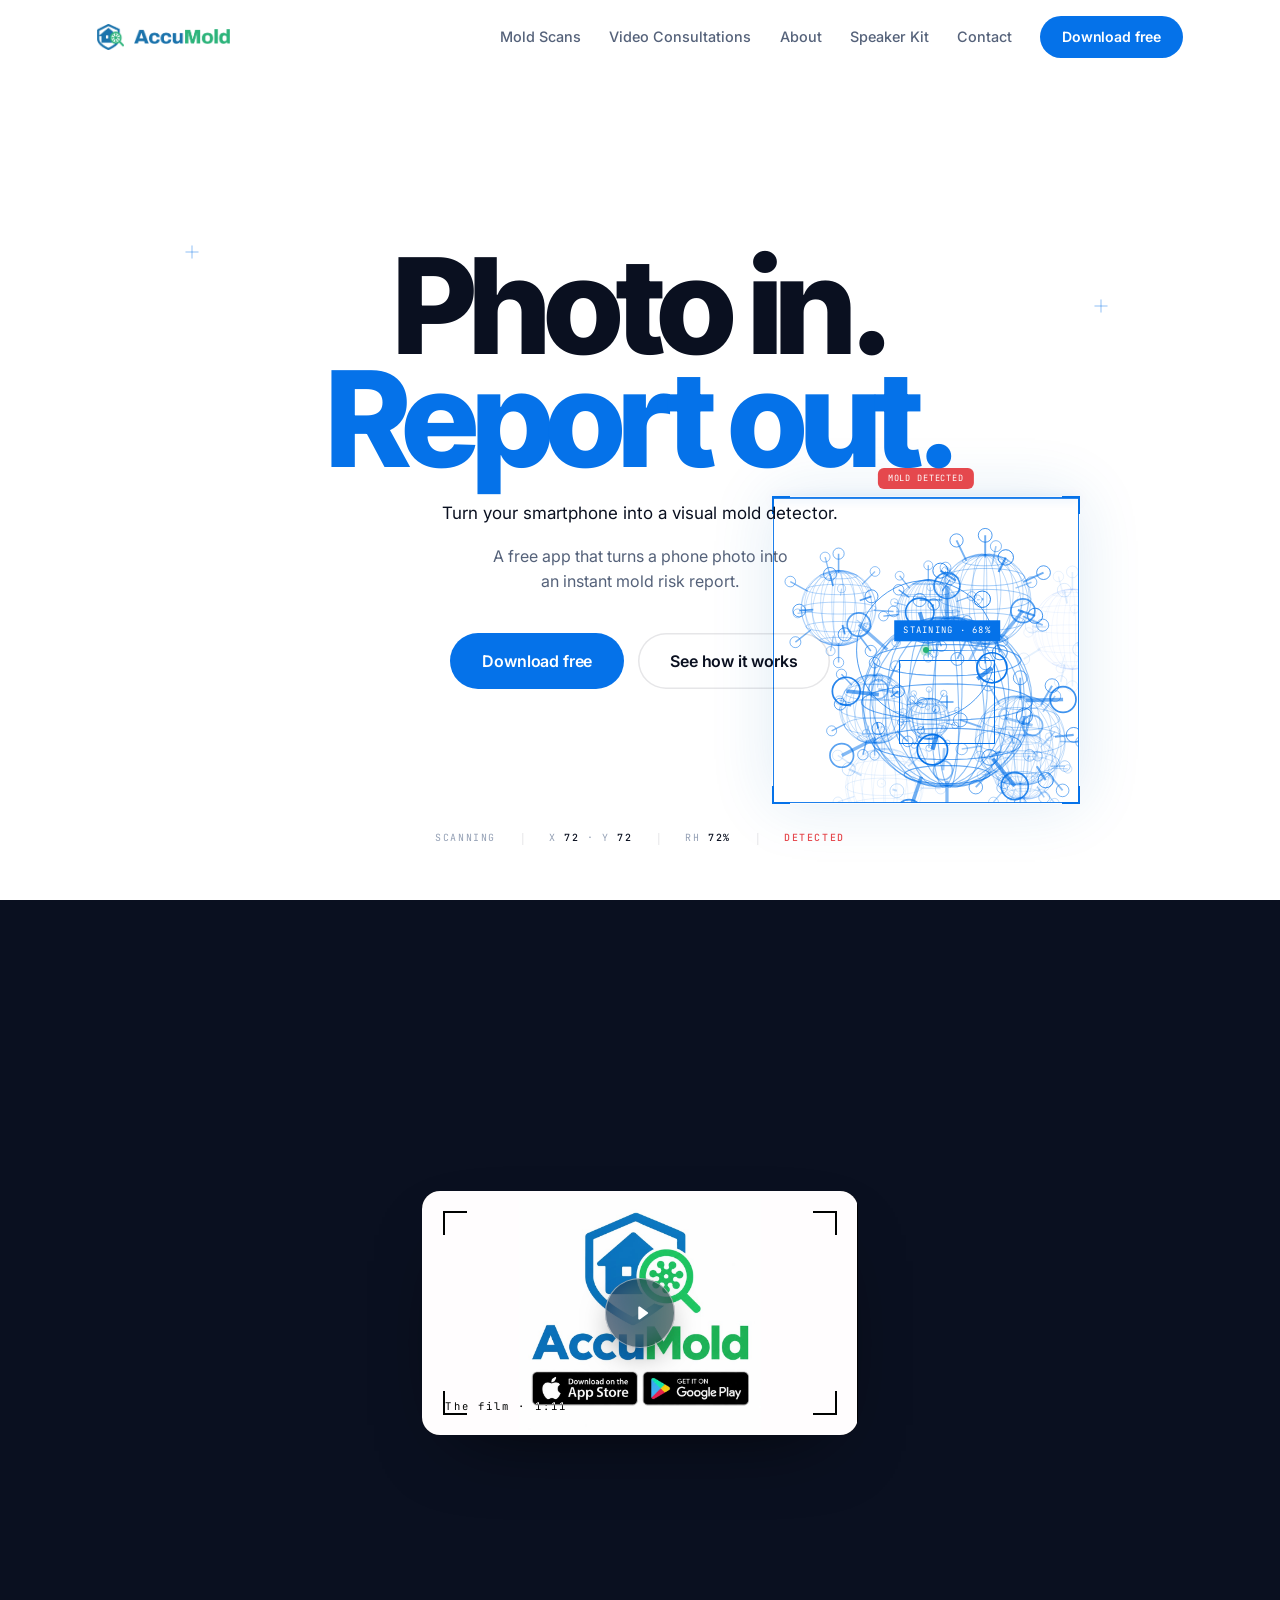
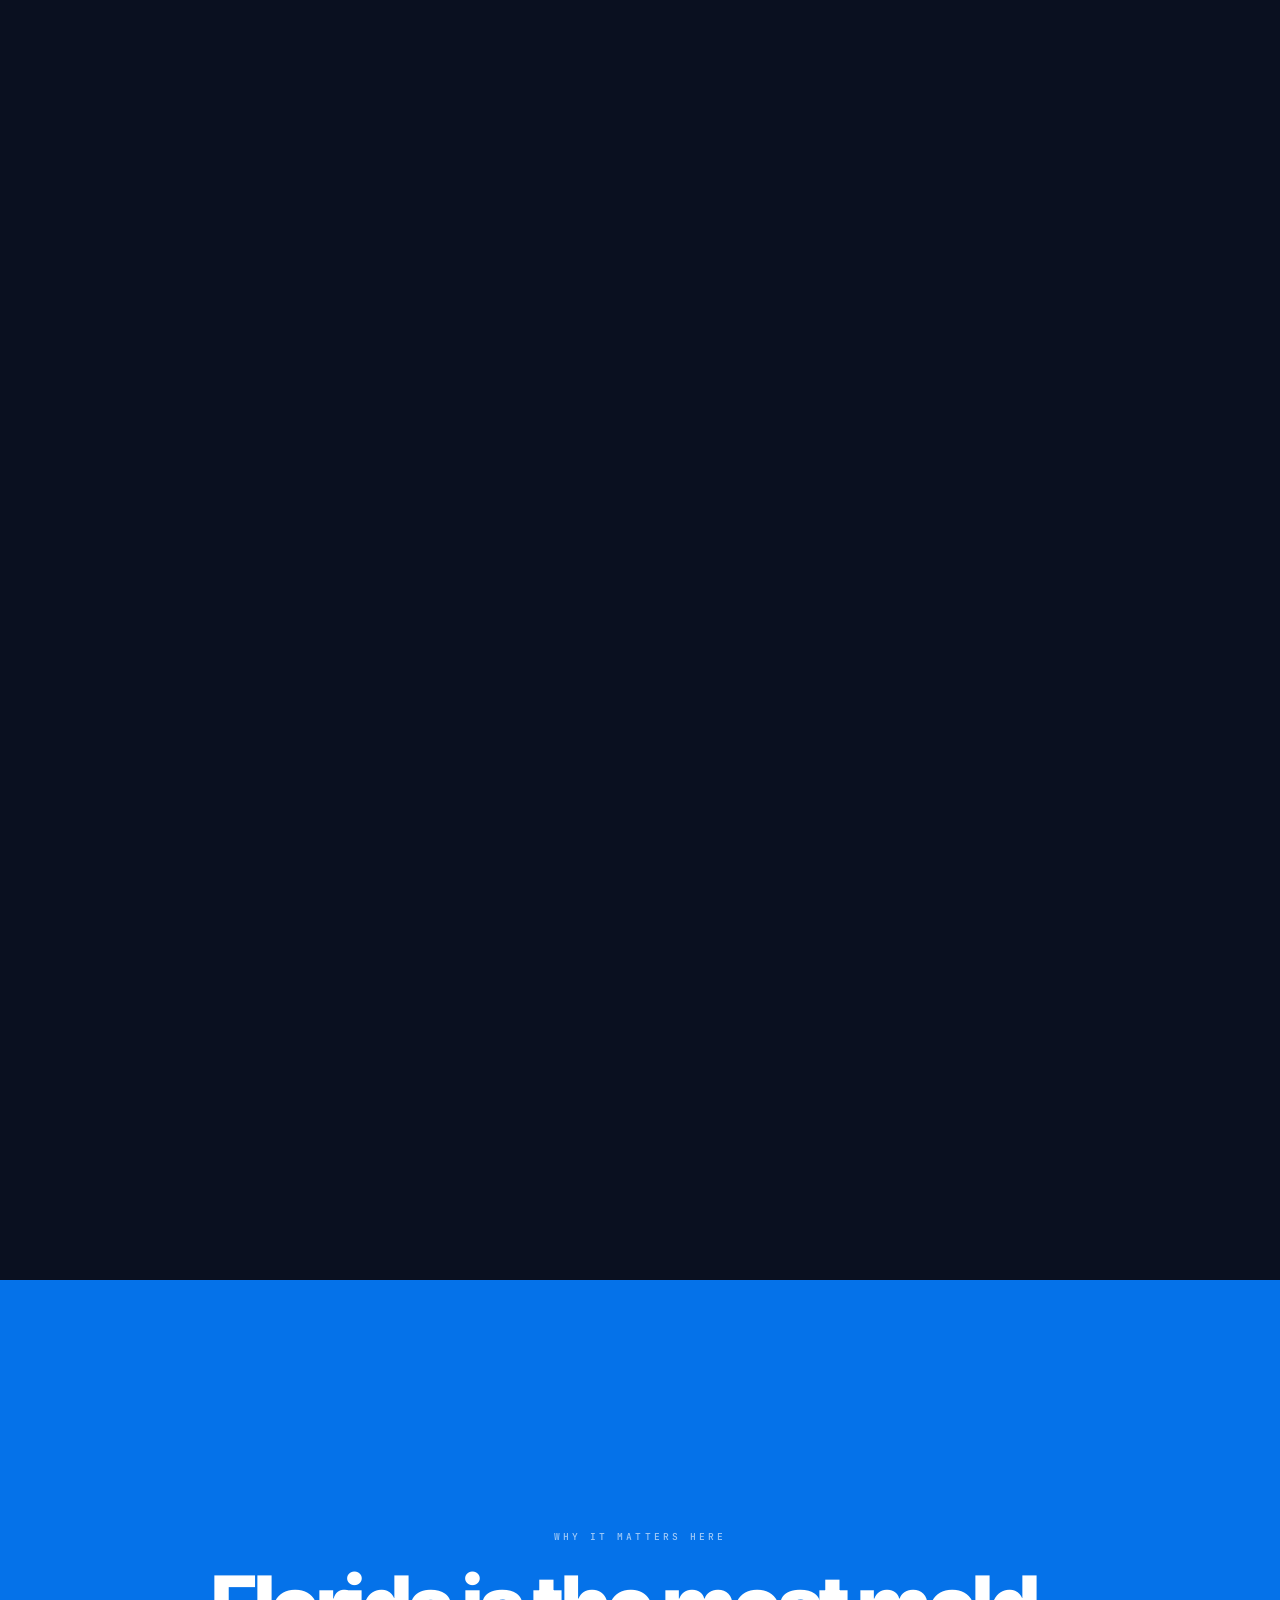
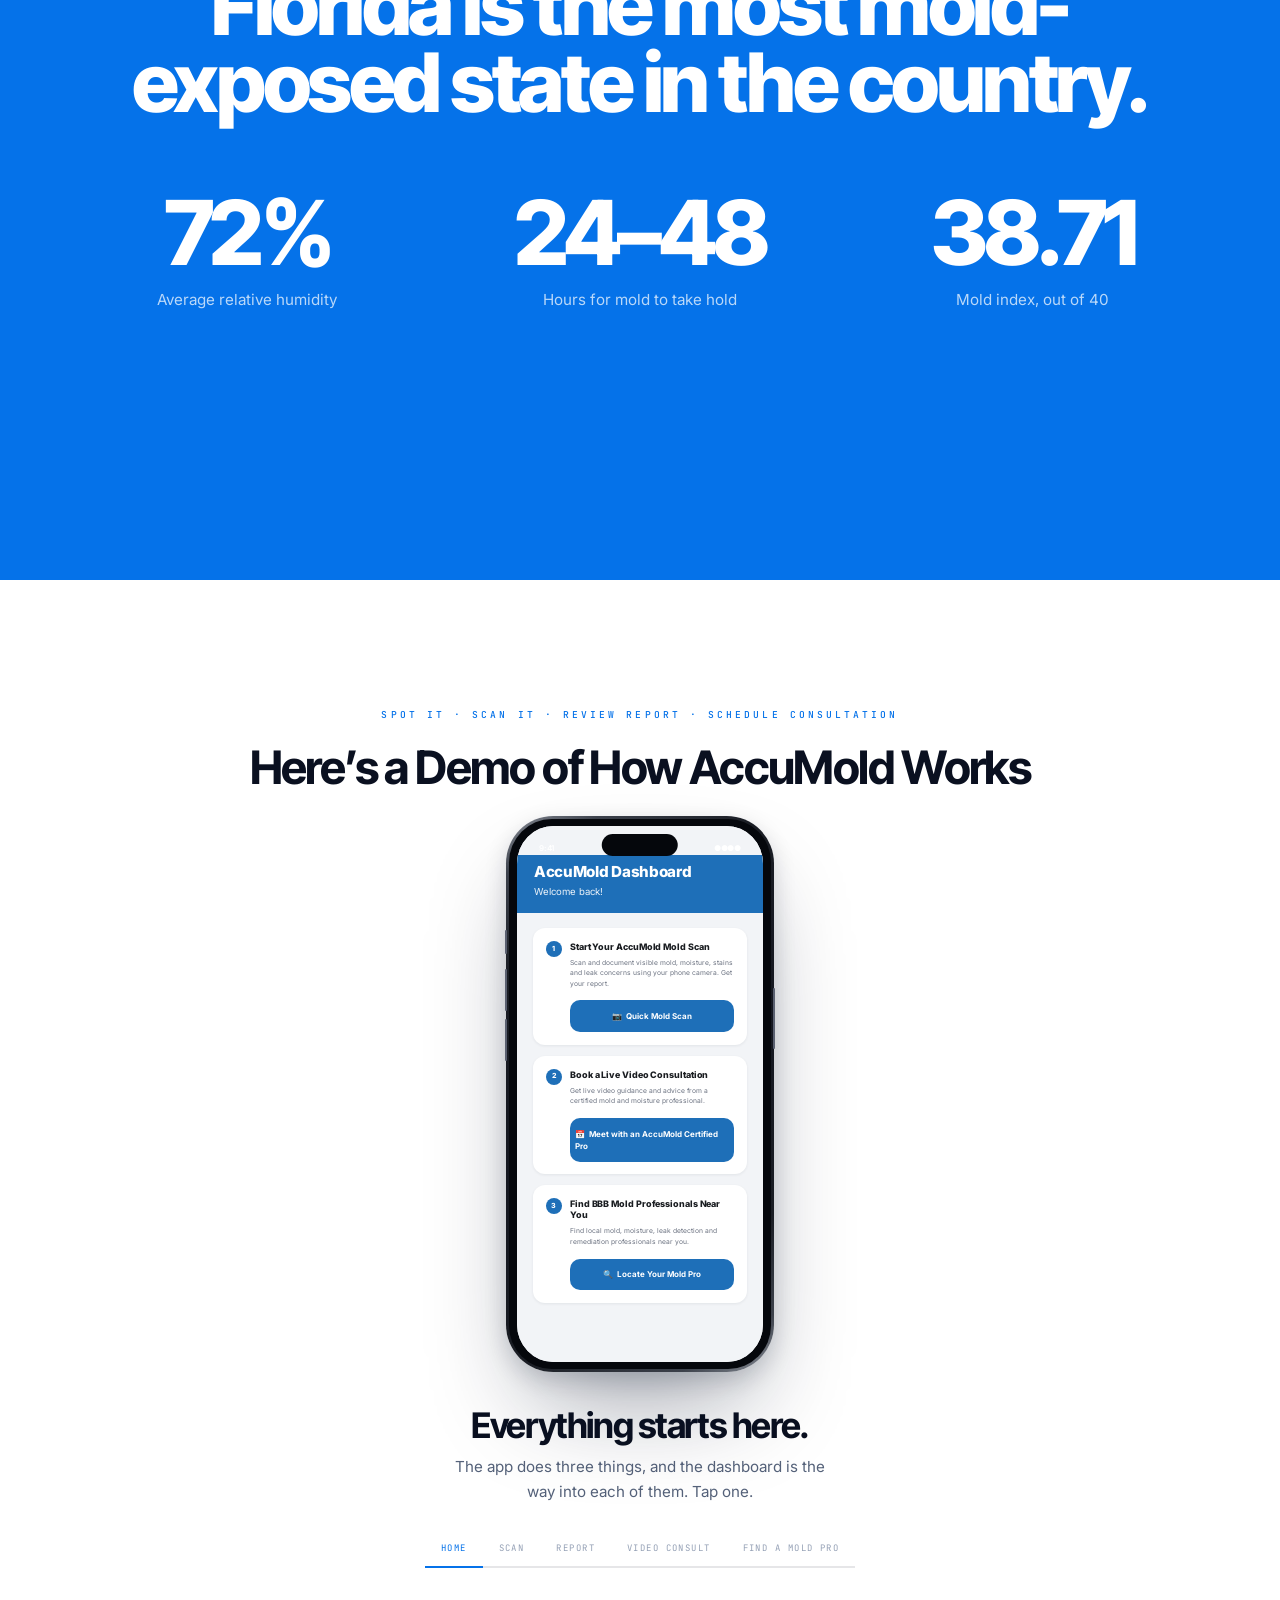
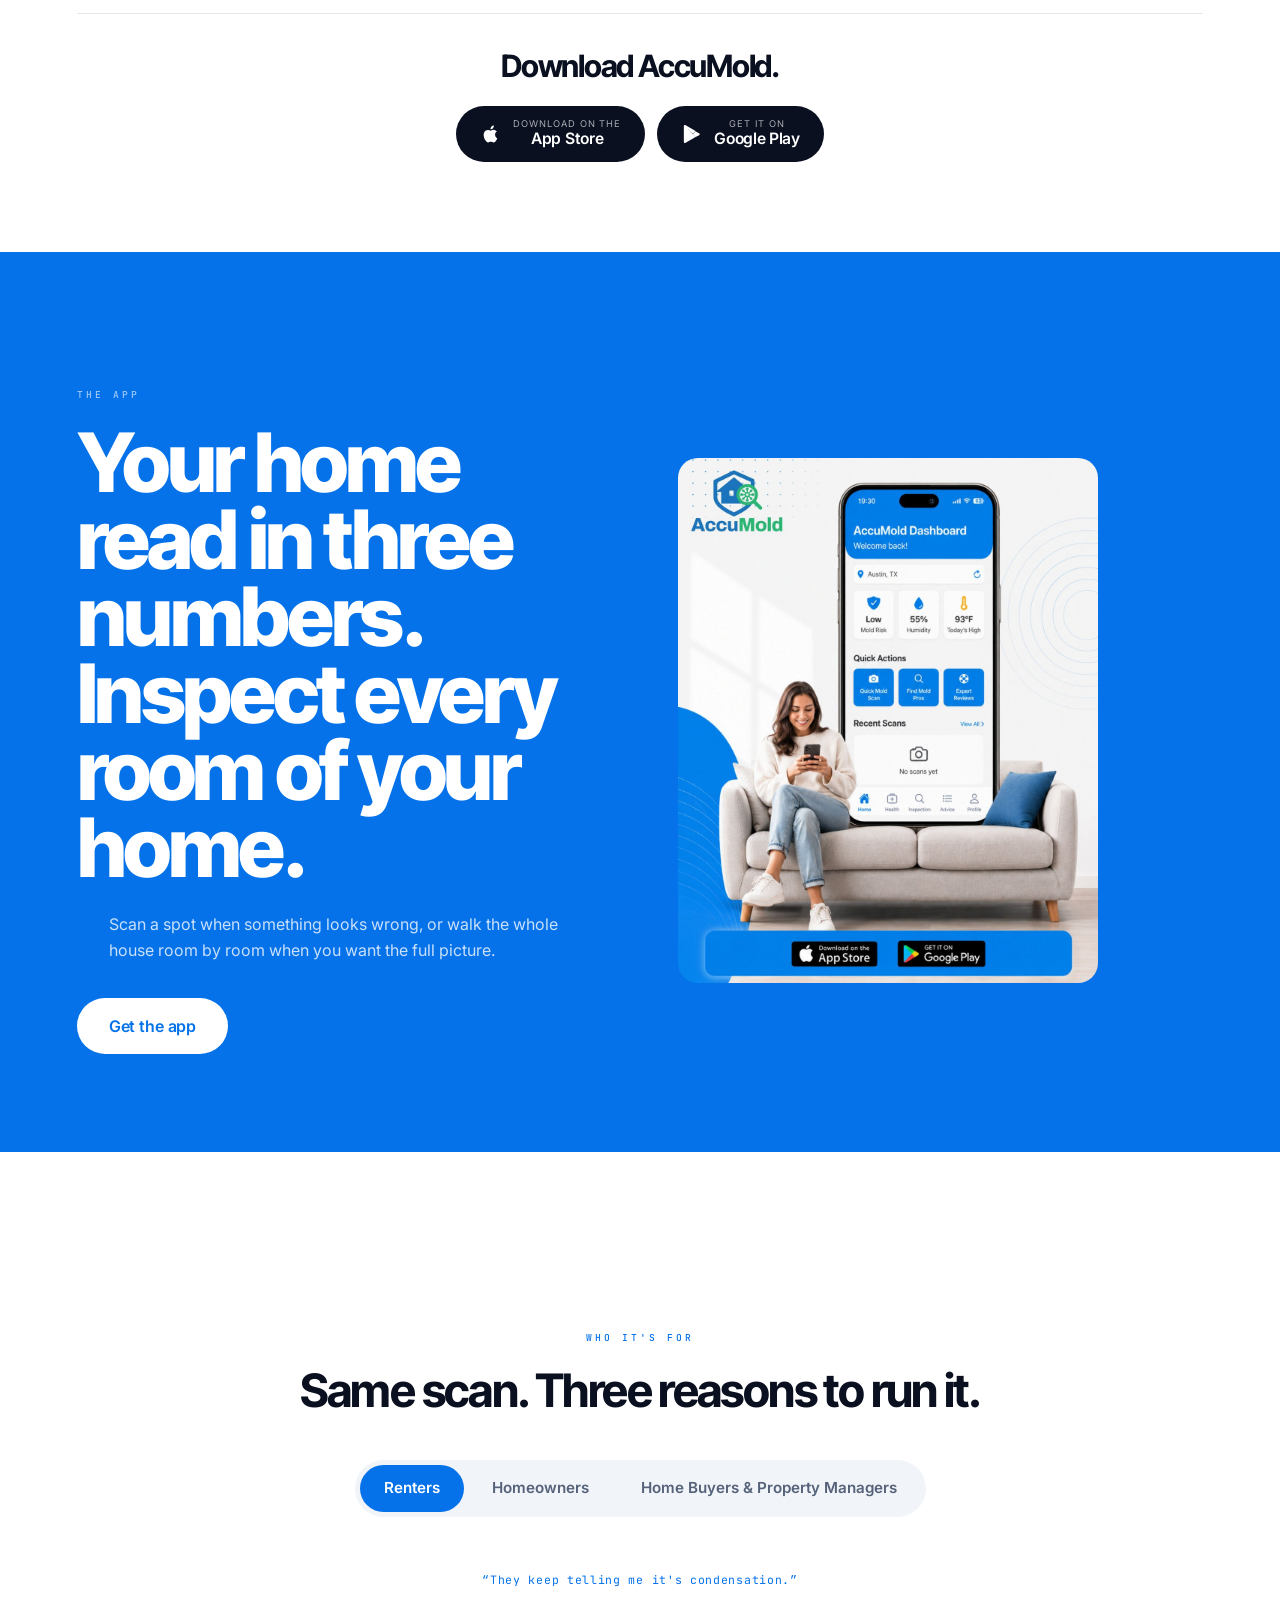
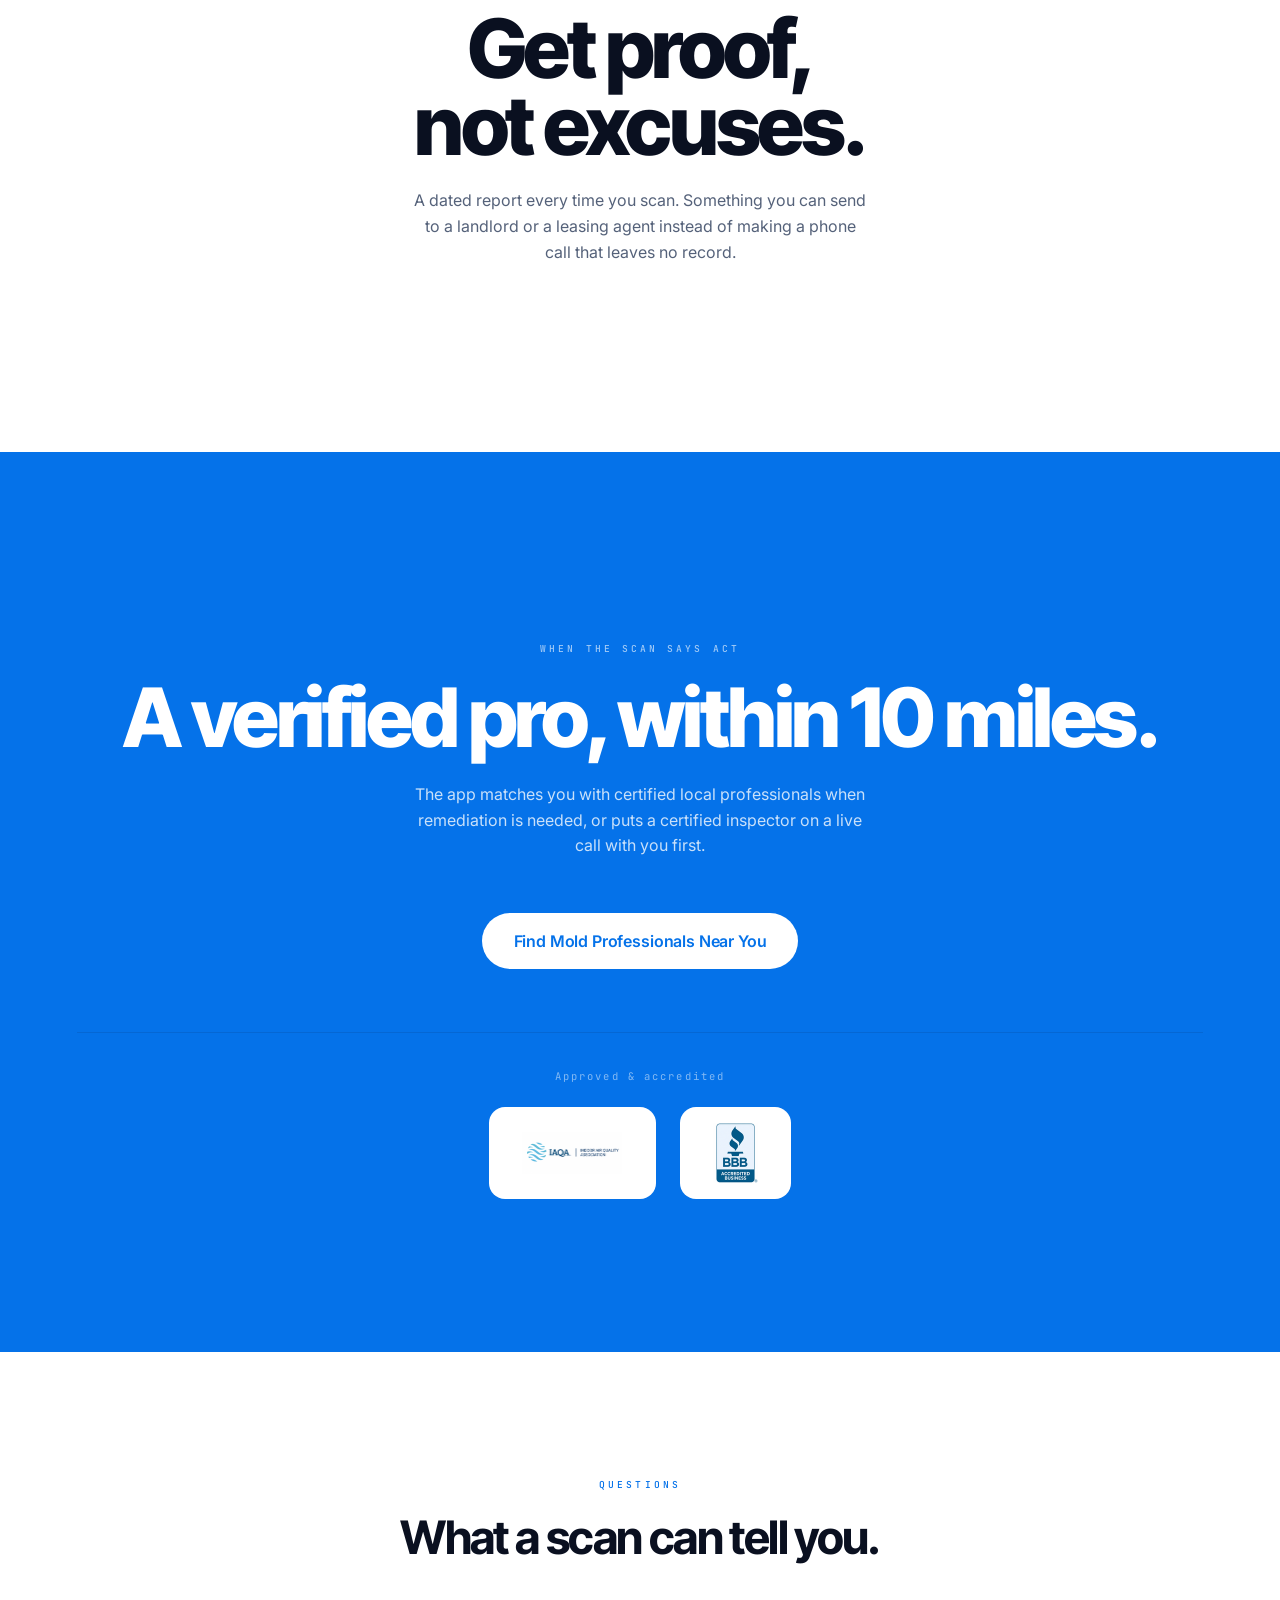
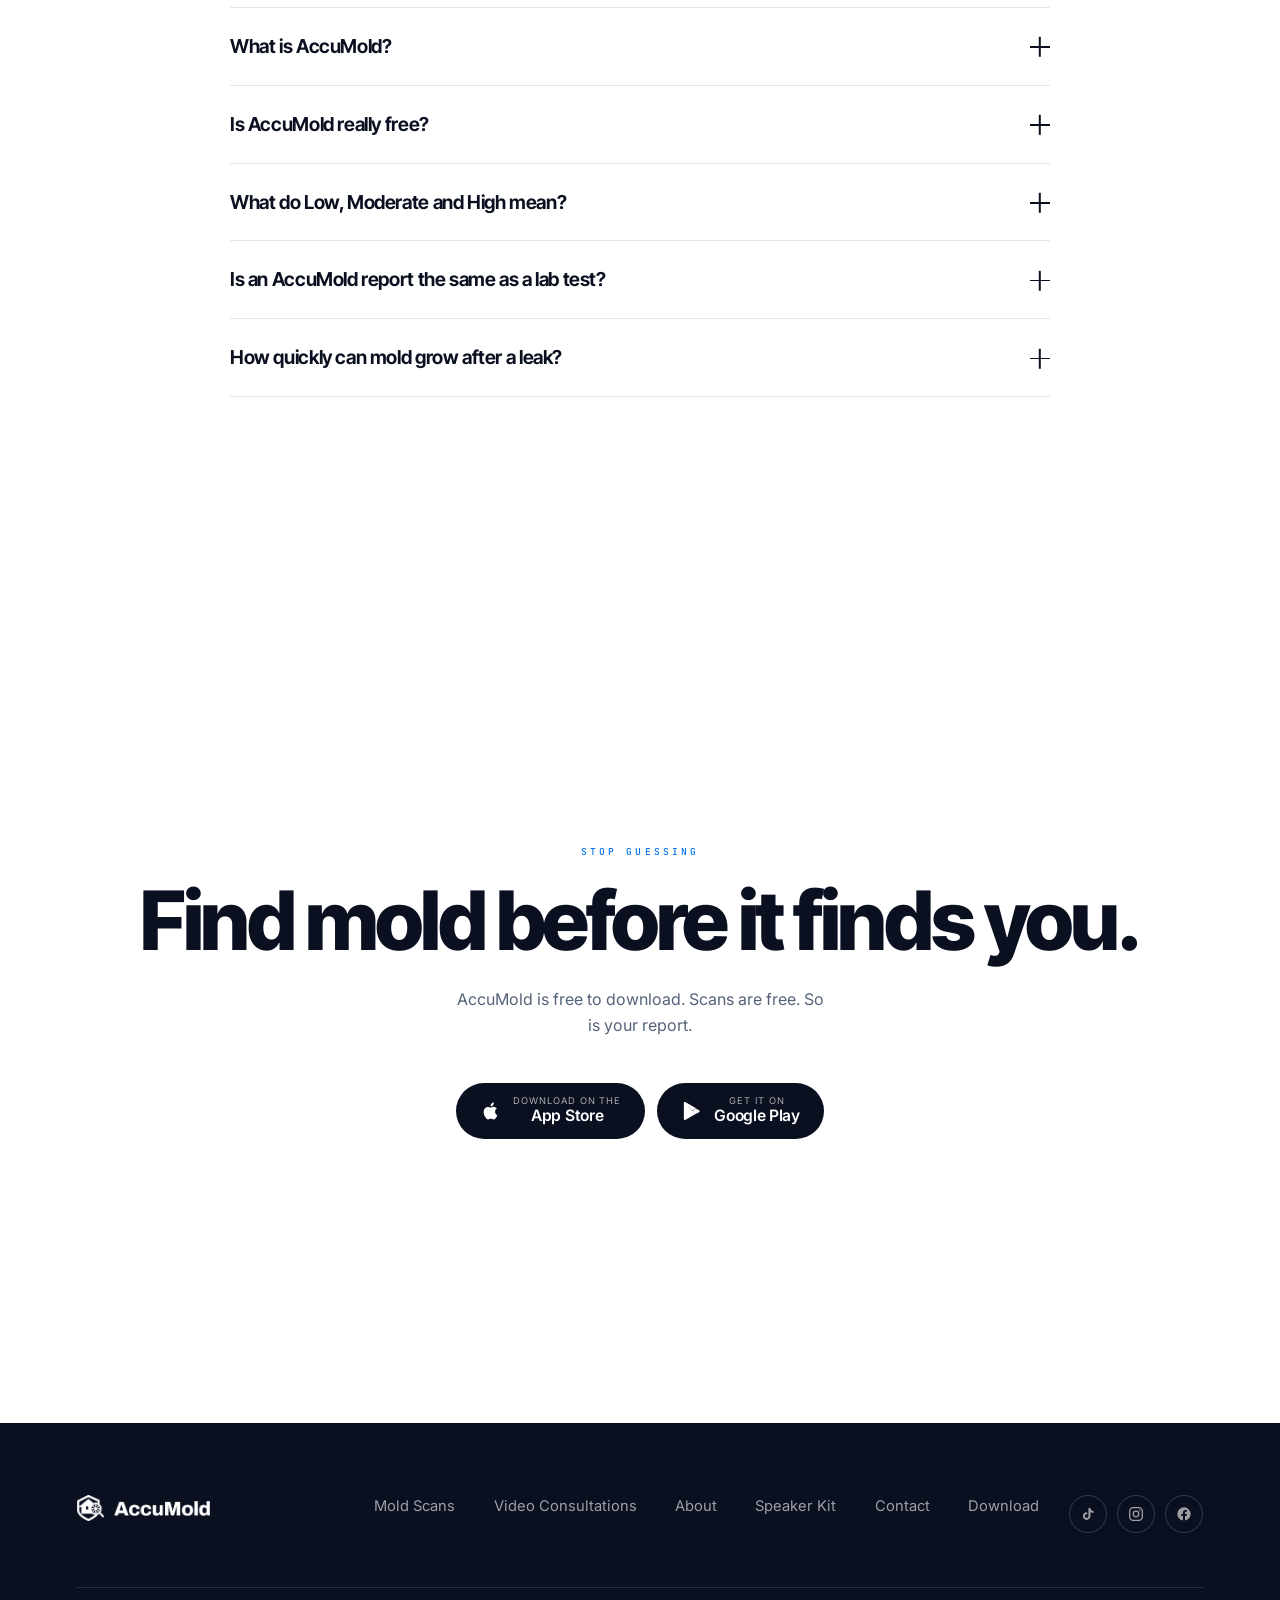
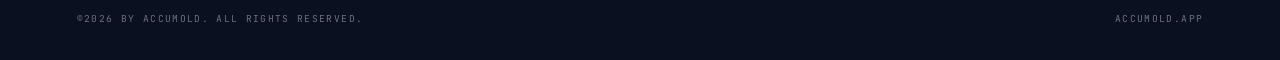
==== commit 5bf56527: "SEO and AI-search work from the SEO team, month 1 Titles and meta descriptions rewritten on all five" ====
--- a/index.html
+++ b/index.html
@@ -3,9 +3,150 @@
 <head>
 <meta charset="utf-8">
 <meta name="viewport" content="width=device-width, initial-scale=1">
-<title>AccuMold | Photo in. Report out.</title>
-<meta name="description" content="A free app that turns a phone photo into an instant mold risk report.">
+<title>AccuMold: Free AI Mold Detector App | Photo In, Report Out</title>
+<meta name="description" content="A free app that turns a phone photo into an instant mold risk report. Scan any room, get a Low, Moderate or High verdict, and talk to a certified mold expert.">
 <link rel="icon" href="assets/ui/favicon.png">
+<meta name="robots" content="index, follow, max-image-preview:large, max-snippet:-1, max-video-preview:-1">
+<link rel="canonical" href="https://accumold.app/">
+<meta name="theme-color" content="#0572E9">
+<meta name="apple-itunes-app" content="app-id=6756345105">
+<link rel="apple-touch-icon" href="assets/ui/apple-touch-icon.png">
+<meta property="og:type" content="website">
+<meta property="og:site_name" content="AccuMold">
+<meta property="og:locale" content="en_US">
+<meta property="og:url" content="https://accumold.app/">
+<meta property="og:title" content="AccuMold: Free AI Mold Detector App | Photo In, Report Out">
+<meta property="og:description" content="A free app that turns a phone photo into an instant mold risk report. Scan any room, get a Low, Moderate or High verdict, and talk to a certified mold expert.">
+<meta property="og:image" content="https://accumold.app/assets/og/accumold-og.jpg">
+<meta property="og:image:width" content="1200">
+<meta property="og:image:height" content="630">
+<meta property="og:image:alt" content="The AccuMold app on a phone, with App Store and Google Play badges">
+<meta name="twitter:card" content="summary_large_image">
+<meta name="twitter:title" content="AccuMold: Free AI Mold Detector App | Photo In, Report Out">
+<meta name="twitter:description" content="A free app that turns a phone photo into an instant mold risk report. Scan any room, get a Low, Moderate or High verdict, and talk to a certified mold expert.">
+<meta name="twitter:image" content="https://accumold.app/assets/og/accumold-og.jpg">
+<script type="application/ld+json">
+{
+ "@context": "https://schema.org",
+ "@graph": [
+  {
+   "@type": "Organization",
+   "@id": "https://accumold.app/#organization",
+   "name": "AccuMold",
+   "url": "https://accumold.app/",
+   "logo": {
+    "@type": "ImageObject",
+    "url": "https://accumold.app/assets/press/accumold-logo-full.png",
+    "width": 869,
+    "height": 582
+   },
+   "slogan": "Photo in. Report out.",
+   "description": "AccuMold makes a free app that turns a phone photo into an instant mold risk report, and offers live video consultations with certified mold experts.",
+   "founder": {
+    "@id": "https://accumold.app/about#josh-kent"
+   },
+   "sameAs": [
+    "https://www.tiktok.com/@accumold",
+    "https://www.instagram.com/accumold/",
+    "https://www.facebook.com/people/Accumold/61593454559714/",
+    "https://apps.apple.com/us/app/accumold-ai-mold-detector/id6756345105",
+    "https://play.google.com/store/apps/details?id=com.accumold.ai"
+   ]
+  },
+  {
+   "@type": "WebSite",
+   "@id": "https://accumold.app/#website",
+   "url": "https://accumold.app/",
+   "name": "AccuMold",
+   "publisher": {
+    "@id": "https://accumold.app/#organization"
+   },
+   "inLanguage": "en-US"
+  },
+  {
+   "@type": "MobileApplication",
+   "@id": "https://accumold.app/#app",
+   "name": "AccuMold: AI Mold Detector",
+   "alternateName": "AccuMold",
+   "operatingSystem": "iOS, Android",
+   "applicationCategory": "UtilitiesApplication",
+   "description": "A free app that turns a phone photo into an instant mold risk report.",
+   "url": "https://accumold.app/",
+   "downloadUrl": [
+    "https://apps.apple.com/us/app/accumold-ai-mold-detector/id6756345105",
+    "https://play.google.com/store/apps/details?id=com.accumold.ai"
+   ],
+   "installUrl": [
+    "https://apps.apple.com/us/app/accumold-ai-mold-detector/id6756345105",
+    "https://play.google.com/store/apps/details?id=com.accumold.ai"
+   ],
+   "image": "https://accumold.app/assets/og/accumold-og.jpg",
+   "publisher": {
+    "@id": "https://accumold.app/#organization"
+   },
+   "offers": {
+    "@type": "Offer",
+    "price": "0",
+    "priceCurrency": "USD"
+   }
+  },
+  {
+   "@type": "Person",
+   "@id": "https://accumold.app/about#josh-kent",
+   "name": "Josh Kent",
+   "jobTitle": "Founder and Inventor",
+   "worksFor": {
+    "@id": "https://accumold.app/#organization"
+   },
+   "image": "https://accumold.app/assets/team/josh.jpg",
+   "url": "https://accumold.app/about",
+   "description": "Founder and inventor of AccuMold, with more than 20 years finding and fixing mold, moisture and water damage.",
+   "knowsAbout": [
+    "Mold inspection",
+    "Moisture detection",
+    "Water damage",
+    "Indoor air quality"
+   ]
+  },
+  {
+   "@type": "WebPage",
+   "@id": "https://accumold.app/#webpage",
+   "url": "https://accumold.app/",
+   "name": "AccuMold: Free AI Mold Detector App | Photo In, Report Out",
+   "description": "A free app that turns a phone photo into an instant mold risk report. Scan any room, get a Low, Moderate or High verdict, and talk to a certified mold expert.",
+   "isPartOf": {
+    "@id": "https://accumold.app/#website"
+   },
+   "inLanguage": "en-US",
+   "primaryImageOfPage": {
+    "@type": "ImageObject",
+    "url": "https://accumold.app/assets/og/accumold-og.jpg"
+   },
+   "about": {
+    "@id": "https://accumold.app/#app"
+   },
+   "mainEntity": {
+    "@id": "https://accumold.app/#app"
+   }
+  },
+  {
+   "@type": "VideoObject",
+   "@id": "https://accumold.app/#film",
+   "name": "How AccuMold works",
+   "description": "A 71-second film showing how AccuMold turns a phone photo into an instant mold risk report.",
+   "thumbnailUrl": [
+    "https://accumold.app/assets/video/accumold-explainer-endcard.jpg"
+   ],
+   "contentUrl": "https://accumold.app/assets/video/accumold-explainer.mp4",
+   "uploadDate": "2026-09-29T00:00:00-04:00",
+   "duration": "PT1M11S",
+   "publisher": {
+    "@id": "https://accumold.app/#organization"
+   }
+  }
+ ]
+}
+</script>
 <link rel="preconnect" href="https://fonts.googleapis.com">
 <link rel="preconnect" href="https://fonts.gstatic.com" crossorigin>
 <link href="https://fonts.googleapis.com/css2?family=Inter:wght@400;500;600;700;800&family=Inter+Tight:wght@600;700;800&family=JetBrains+Mono:wght@400;500&display=swap" rel="stylesheet">
@@ -72,7 +213,7 @@
 
 <header class="nav" data-on="white">
   <div class="nav-in">
-    <a class="brand" href="index.html" aria-label="AccuMold">
+    <a class="brand" href="./" aria-label="AccuMold">
       <img src="assets/ui/logo-mark.png" alt="">
       <img class="word" src="assets/ui/logo-word.png" alt="AccuMold">
     </a>
@@ -80,10 +221,10 @@
     <nav class="links">
       <a href="#how">Mold Scans</a>
       <!-- Reporting: hidden 9.16.26 on Josh's instruction until the page exists. Restore this link when it does. -->
-      <a href="consultations.html">Video Consultations</a>
-      <a href="about.html">About</a>
-      <a href="speaker-kit.html">Speaker Kit</a>
-      <a href="contact.html">Contact</a>
+      <a href="consultations">Video Consultations</a>
+      <a href="about">About</a>
+      <a href="speaker-kit">Speaker Kit</a>
+      <a href="contact">Contact</a>
       <a class="b" href="#get">Download free</a>
     </nav>
   </div>
@@ -237,7 +378,7 @@
               <div class="sb on-blue"><span>9:41</span><span>&#9679;&#9679;&#9679;&#9679;</span></div>
               <div class="a-hd"><h4>&#128247;&nbsp; 1 &middot; Take the Photo</h4><p>Frame the concern</p></div>
               <div class="a-cam short">
-                <img src="assets/img/mold-12.jpg" alt="">
+                <img src="assets/img/mold-12.jpg" loading="lazy" decoding="async" alt="">
                 <p class="a-tip">Be 8&ndash;12 inches away. Zoom in so the suspicious spot fills the screen.</p>
                 <div class="a-shot">
                   <div class="fl"><span class="i">&#9889;</span>Flash On</div>
@@ -251,7 +392,7 @@
             <div class="view">
               <div class="a-analyse">
                 <div class="a-frame">
-                  <img src="assets/img/mold-12.jpg" alt="">
+                  <img src="assets/img/mold-12.jpg" loading="lazy" decoding="async" alt="">
                   <div class="amscan">
                     <div class="tint"></div>
                     <div class="box"><i></i><i></i><i></i><i></i></div>
@@ -410,7 +551,7 @@
       </div>
     </div>
     <div class="figure" data-r data-d="1">
-      <img src="assets/brand/post-couch.jpg" alt="Using AccuMold at home">
+      <img src="assets/brand/post-couch.jpg" loading="lazy" decoding="async" alt="Using AccuMold at home">
     </div>
   </div>
 </section>
@@ -465,9 +606,30 @@
     <div class="approved" data-r data-d="2">
       <span class="num">Approved &amp; accredited</span>
       <div class="marks-l">
-        <span><img class="iaqa" src="assets/img/trust-iaqa.png" alt="Indoor Air Quality Association"></span>
-        <span><img class="bbb" src="assets/img/trust-bbb.png" alt="BBB Accredited Business"></span>
-      </div>
+        <span><img class="iaqa" src="assets/img/trust-iaqa.png" loading="lazy" decoding="async" alt="Indoor Air Quality Association"></span>
+        <span><img class="bbb" src="assets/img/trust-bbb.png" loading="lazy" decoding="async" alt="BBB Accredited Business"></span>
+      </div>
+    </div>
+  </div>
+</section>
+
+<!-- ============ 6b · QUESTIONS ============
+     Plain answers to the questions people type into Google and ask AI
+     assistants. The answers sit in the HTML (the accordion only hides them
+     visually), so search engines and AI crawlers can read and quote them.
+     Every fact here already appears elsewhere on the site. -->
+<section class="panel panel-auto" id="faq">
+  <div class="inner" style="max-width:820px">
+    <div class="mid" data-r style="margin-bottom:clamp(30px,5vh,50px)">
+      <p class="kicker">Questions</p>
+      <h2 class="d3">What a scan can tell you.</h2>
+    </div>
+    <div class="acc" data-r data-d="1">
+      <div class="acc-item"><button class="acc-btn" aria-expanded="false">What is AccuMold?<i></i></button><div class="acc-panel"><p>AccuMold is a free app for iPhone and Android that turns a phone photo into an instant mold risk report. You photograph a stain, patch or damp area, answer five quick questions about what you can see, and the AI rates it Low, Moderate or High risk, with the reasoning written out.</p></div></div>
+      <div class="acc-item"><button class="acc-btn" aria-expanded="false">Is AccuMold really free?<i></i></button><div class="acc-panel"><p>Yes. The app, the scans and the reports are free, with no limit on how many you run. The only paid option is a live video consultation with a certified mold expert: $250 for 30 minutes, $375 for 45, or $500 for 60.</p></div></div>
+      <div class="acc-item"><button class="acc-btn" aria-expanded="false">What do Low, Moderate and High mean?<i></i></button><div class="acc-panel"><p>Low means keep an eye on it. Moderate means dry the area out and scan again in 48 hours. High means get it looked at by a professional, and the app can put you on a live call with a certified inspector or point you to a BBB-accredited mold professional nearby.</p></div></div>
+      <div class="acc-item"><button class="acc-btn" aria-expanded="false">Is an AccuMold report the same as a lab test?<i></i></button><div class="acc-panel"><p>No. A report is a risk assessment based on your photo and your answers, not a laboratory result. AccuMold also does not test for airborne mold. For concerns about air quality, consult a professional mold inspector.</p></div></div>
+      <div class="acc-item"><button class="acc-btn" aria-expanded="false">How quickly can mold grow after a leak?<i></i></button><div class="acc-panel"><p>Mold can take hold within 24 to 48 hours once a surface stays damp, and it starts to colonise when relative humidity stays above 60%. That is why scanning soon after a leak, storm or spill matters more than waiting to see if a stain spreads.</p></div></div>
     </div>
   </div>
 </section>
@@ -503,10 +665,10 @@
       <nav class="foot-nav">
         <a href="#how">Mold Scans</a>
         <!-- Reporting: hidden 9.16.26 on Josh's instruction until the page exists. Restore this link when it does. -->
-        <a href="consultations.html">Video Consultations</a>
-        <a href="about.html">About</a>
-        <a href="speaker-kit.html">Speaker Kit</a>
-        <a href="contact.html">Contact</a>
+        <a href="consultations">Video Consultations</a>
+        <a href="about">About</a>
+        <a href="speaker-kit">Speaker Kit</a>
+        <a href="contact">Contact</a>
         <a href="#get">Download</a>
       </nav>
       <div class="socials">
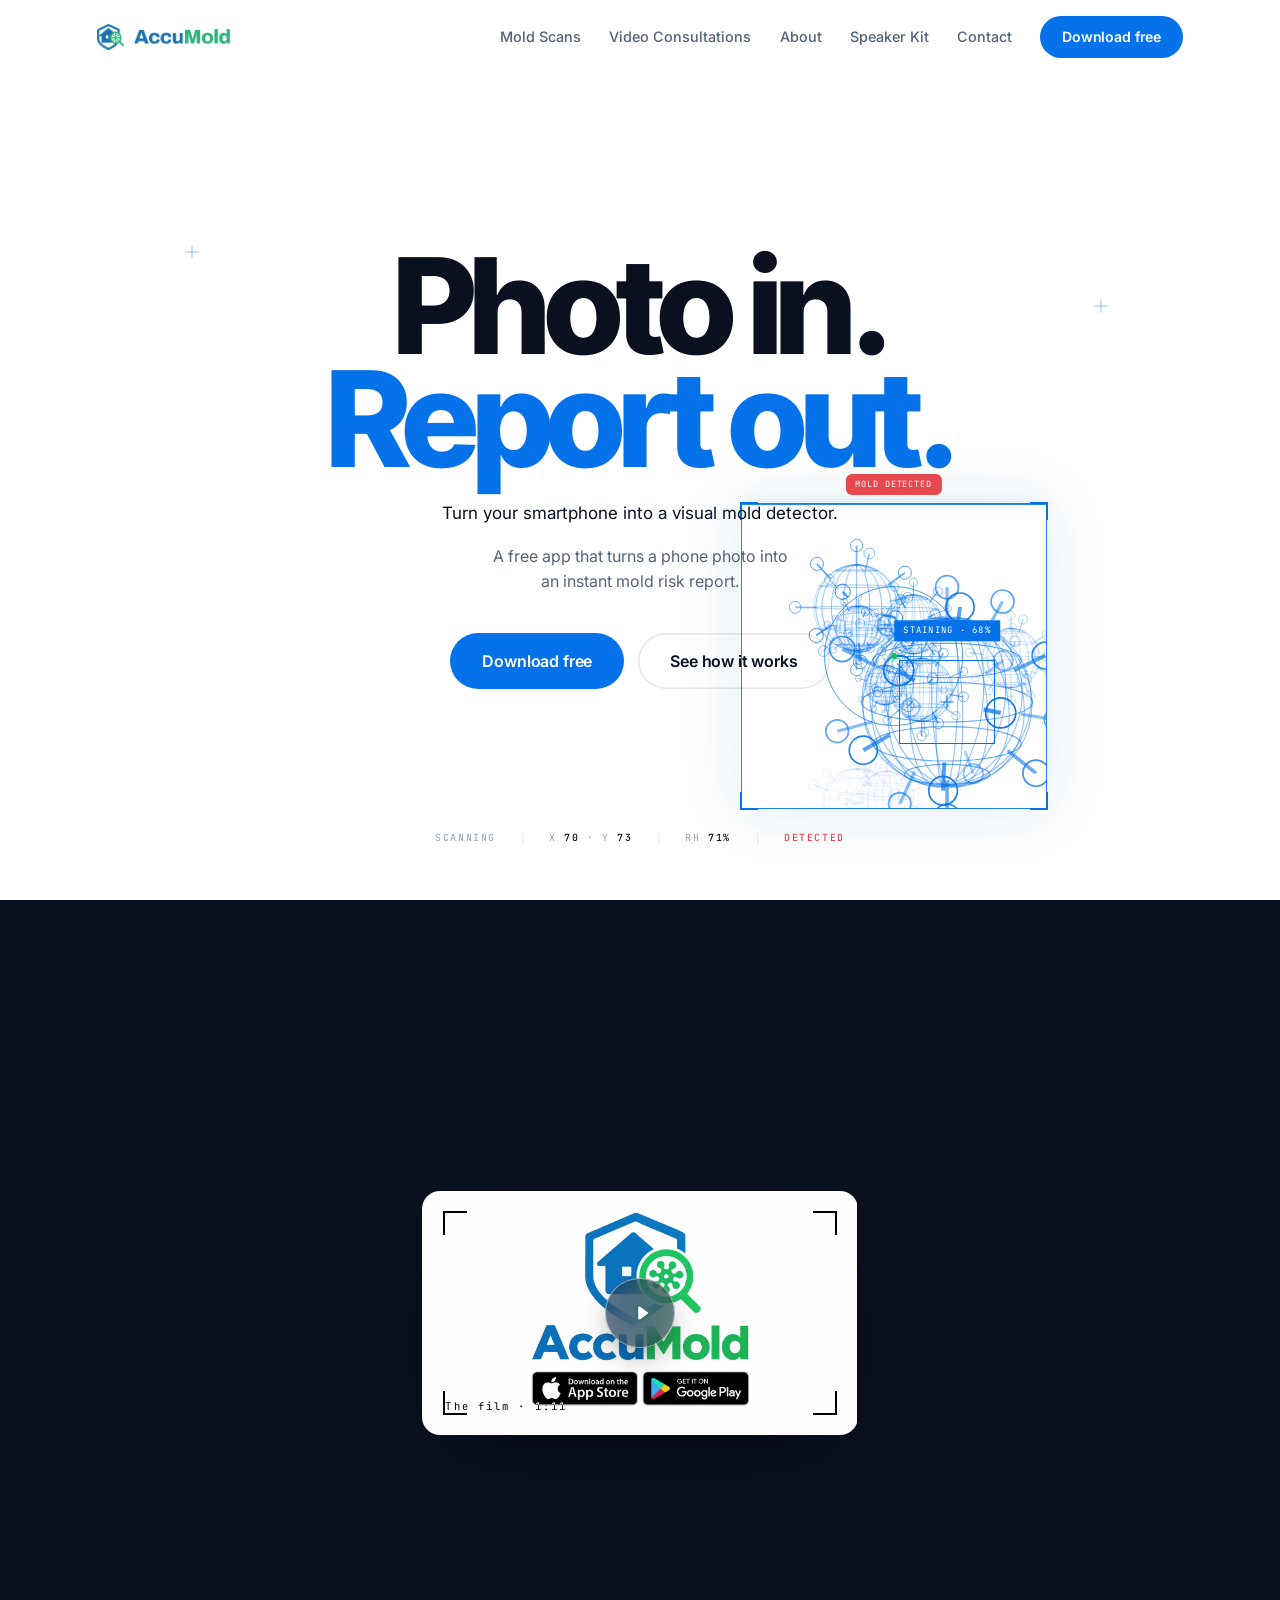
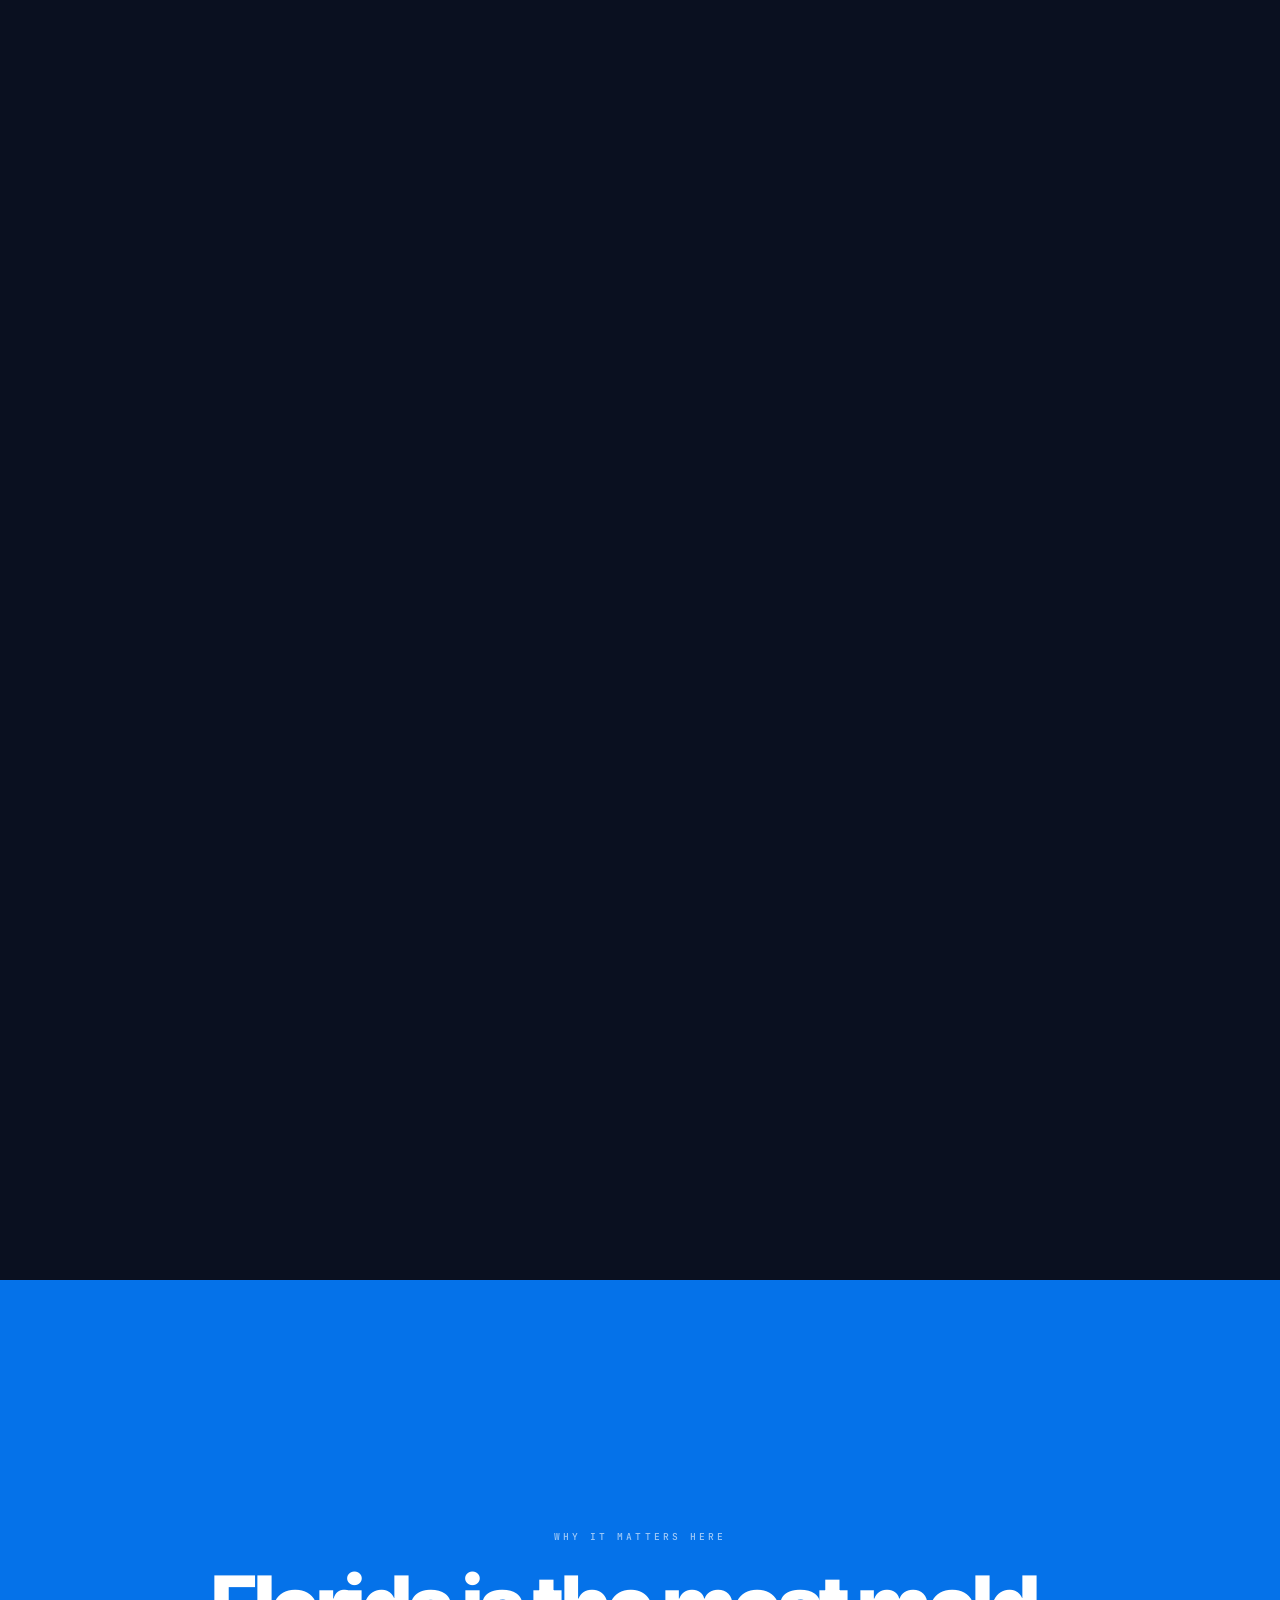
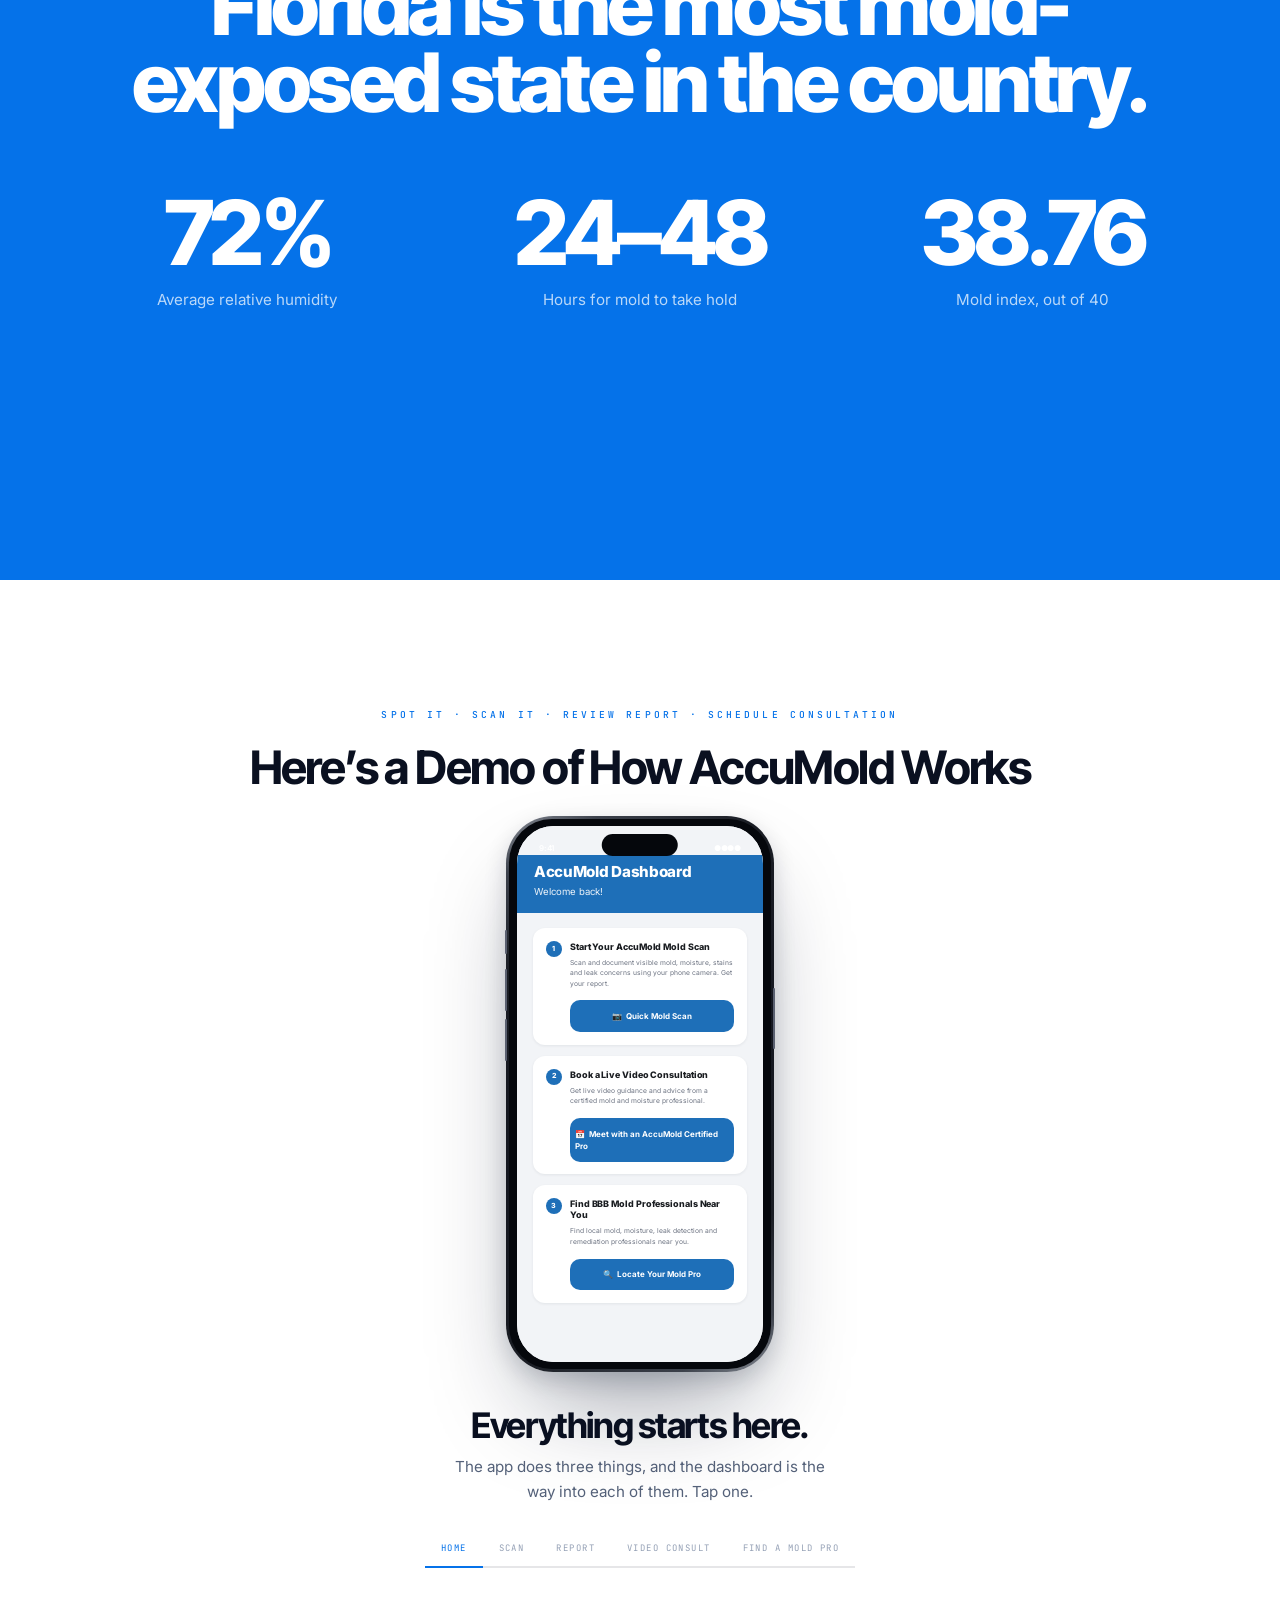
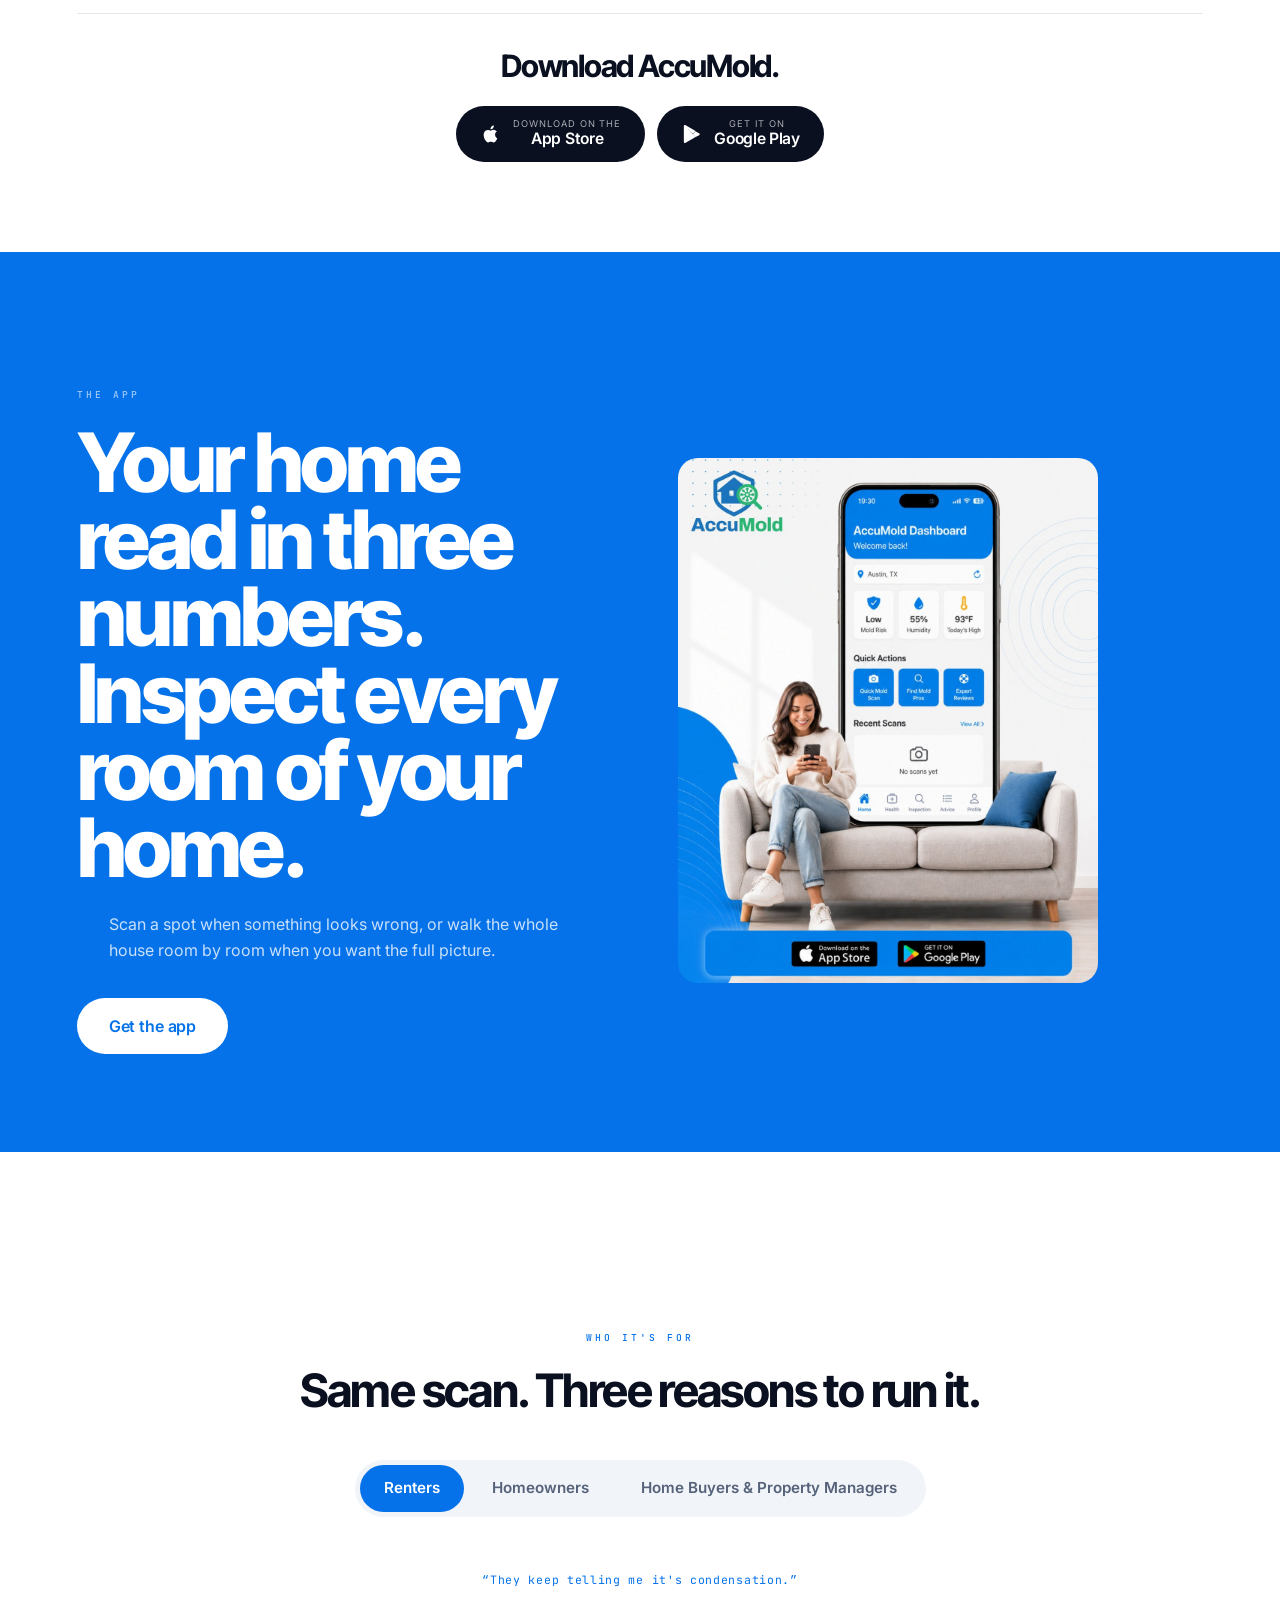
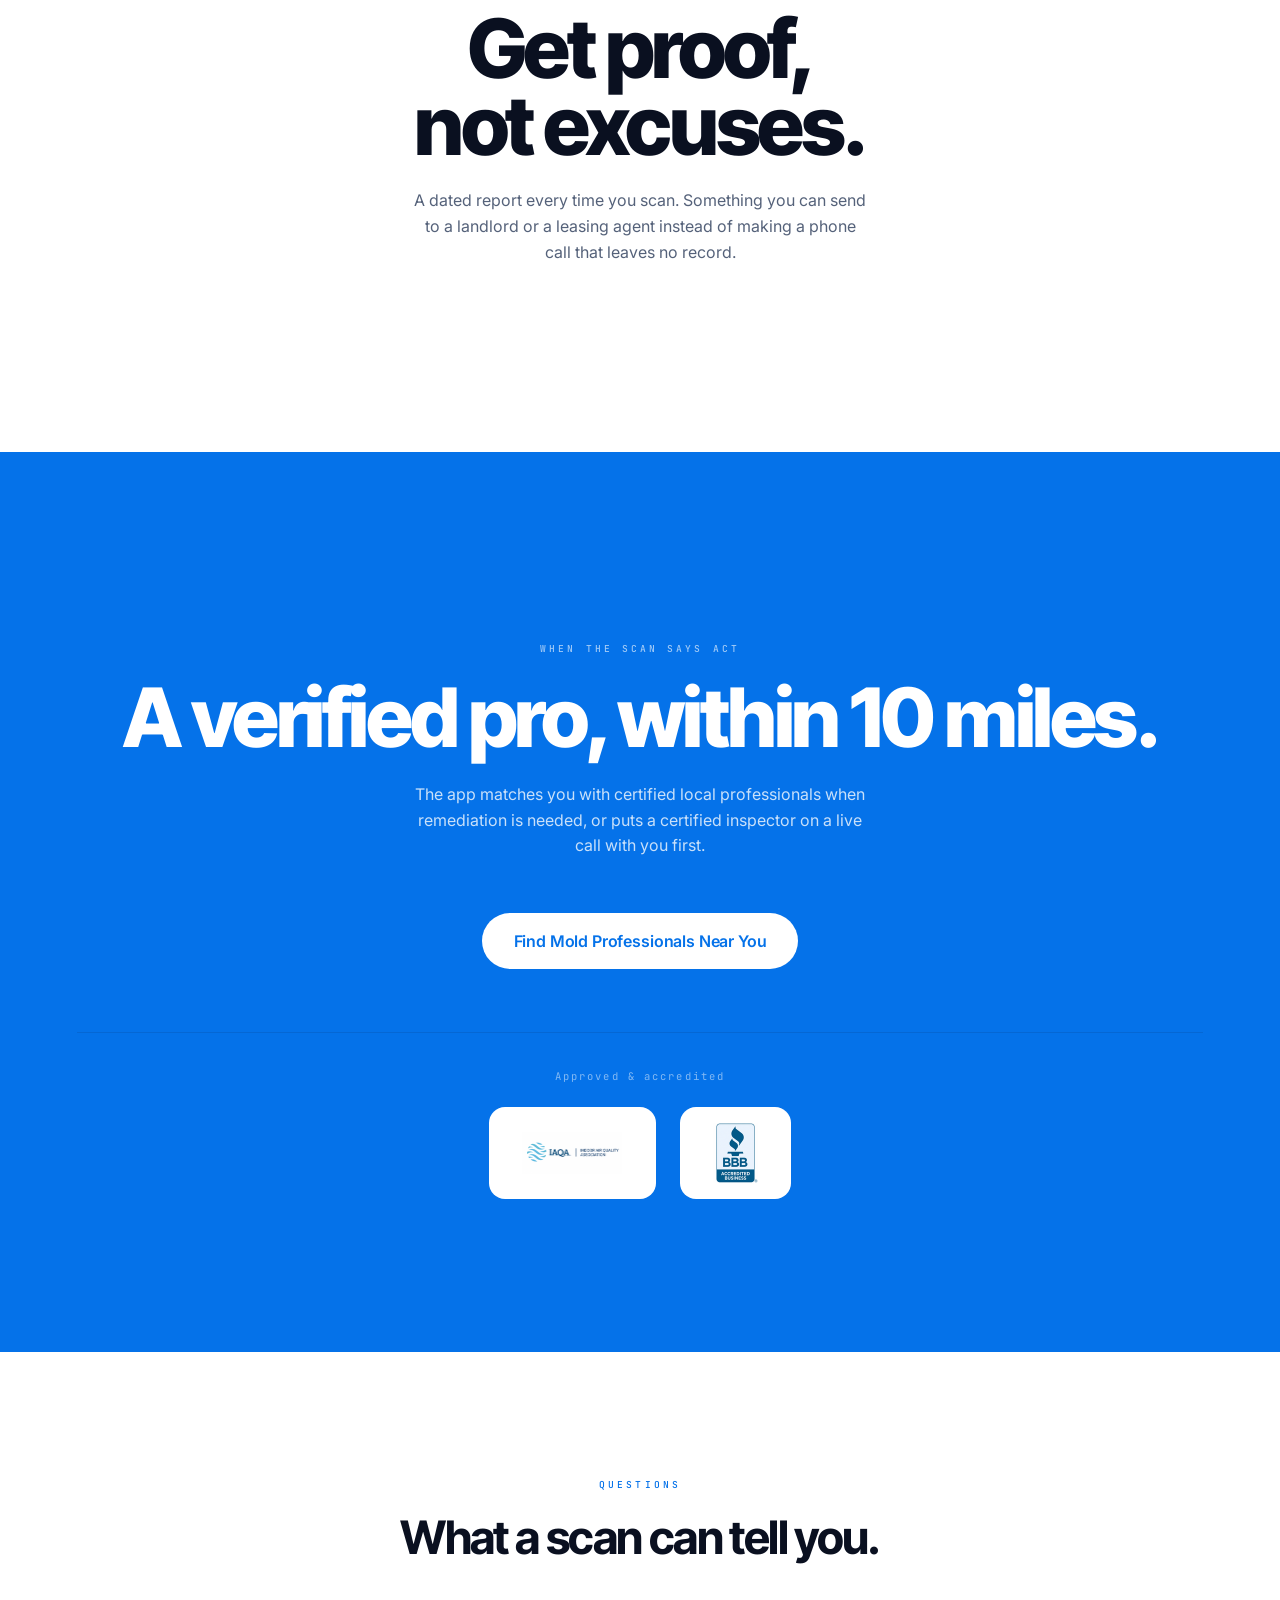
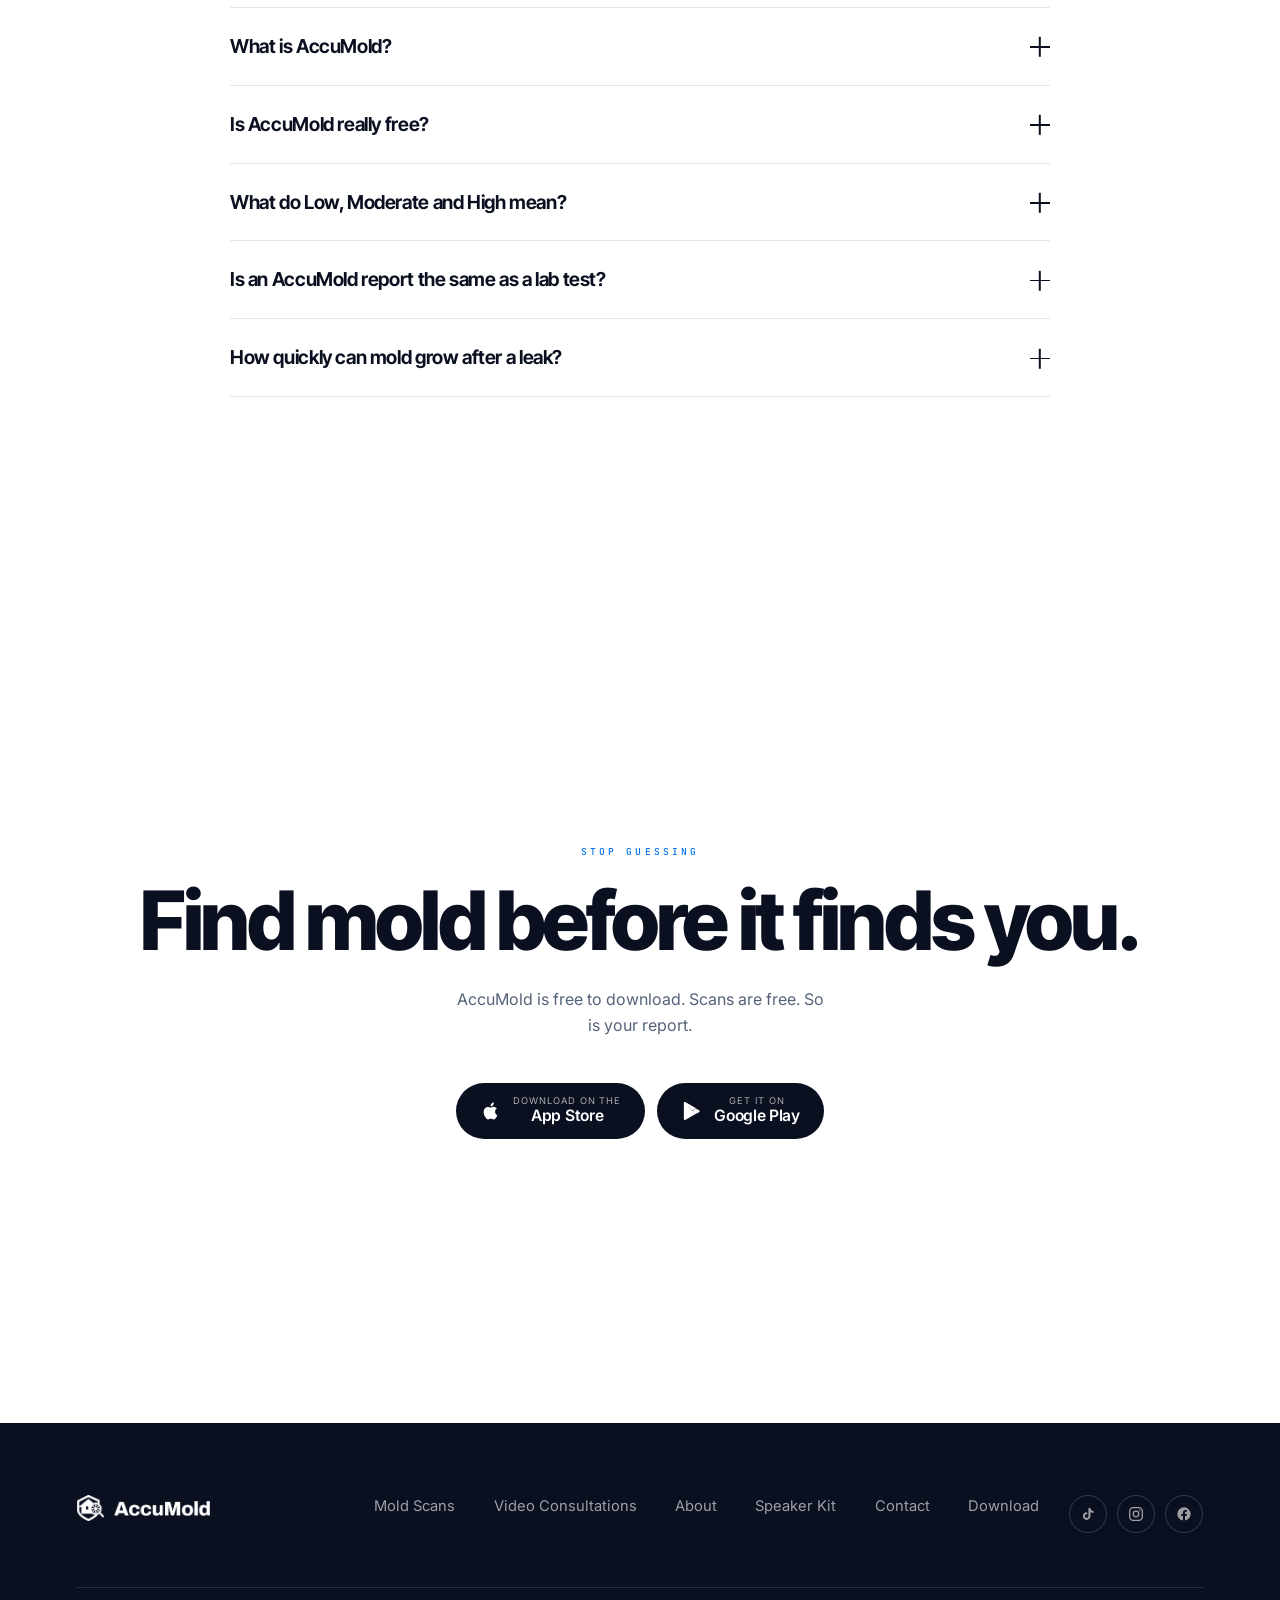
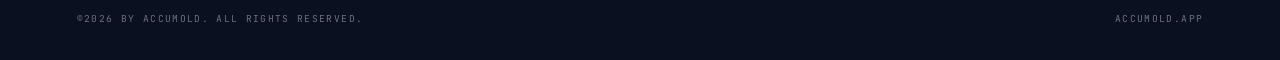
==== commit 83a86e7d: "Remove FormSubmit Every trace gone: the endpoint, the _cc, _subject, _template and _captcha fields, " ====
--- a/index.html
+++ b/index.html
@@ -150,7 +150,7 @@
 <link rel="preconnect" href="https://fonts.googleapis.com">
 <link rel="preconnect" href="https://fonts.gstatic.com" crossorigin>
 <link href="https://fonts.googleapis.com/css2?family=Inter:wght@400;500;600;700;800&family=Inter+Tight:wght@600;700;800&family=JetBrains+Mono:wght@400;500&display=swap" rel="stylesheet">
-<link rel="stylesheet" href="css/v2.css?v=134">
+<link rel="stylesheet" href="css/v2.css?v=135">
 <script>
 /* Set before the loader can paint, so a repeat page hides it with no flash.
    sessionStorage, not localStorage: once per visit, and a person coming back
@@ -684,6 +684,6 @@
   </div>
 </footer>
 
-<script src="js/v2.js?v=134"></script>
+<script src="js/v2.js?v=135"></script>
 </body>
 </html>
